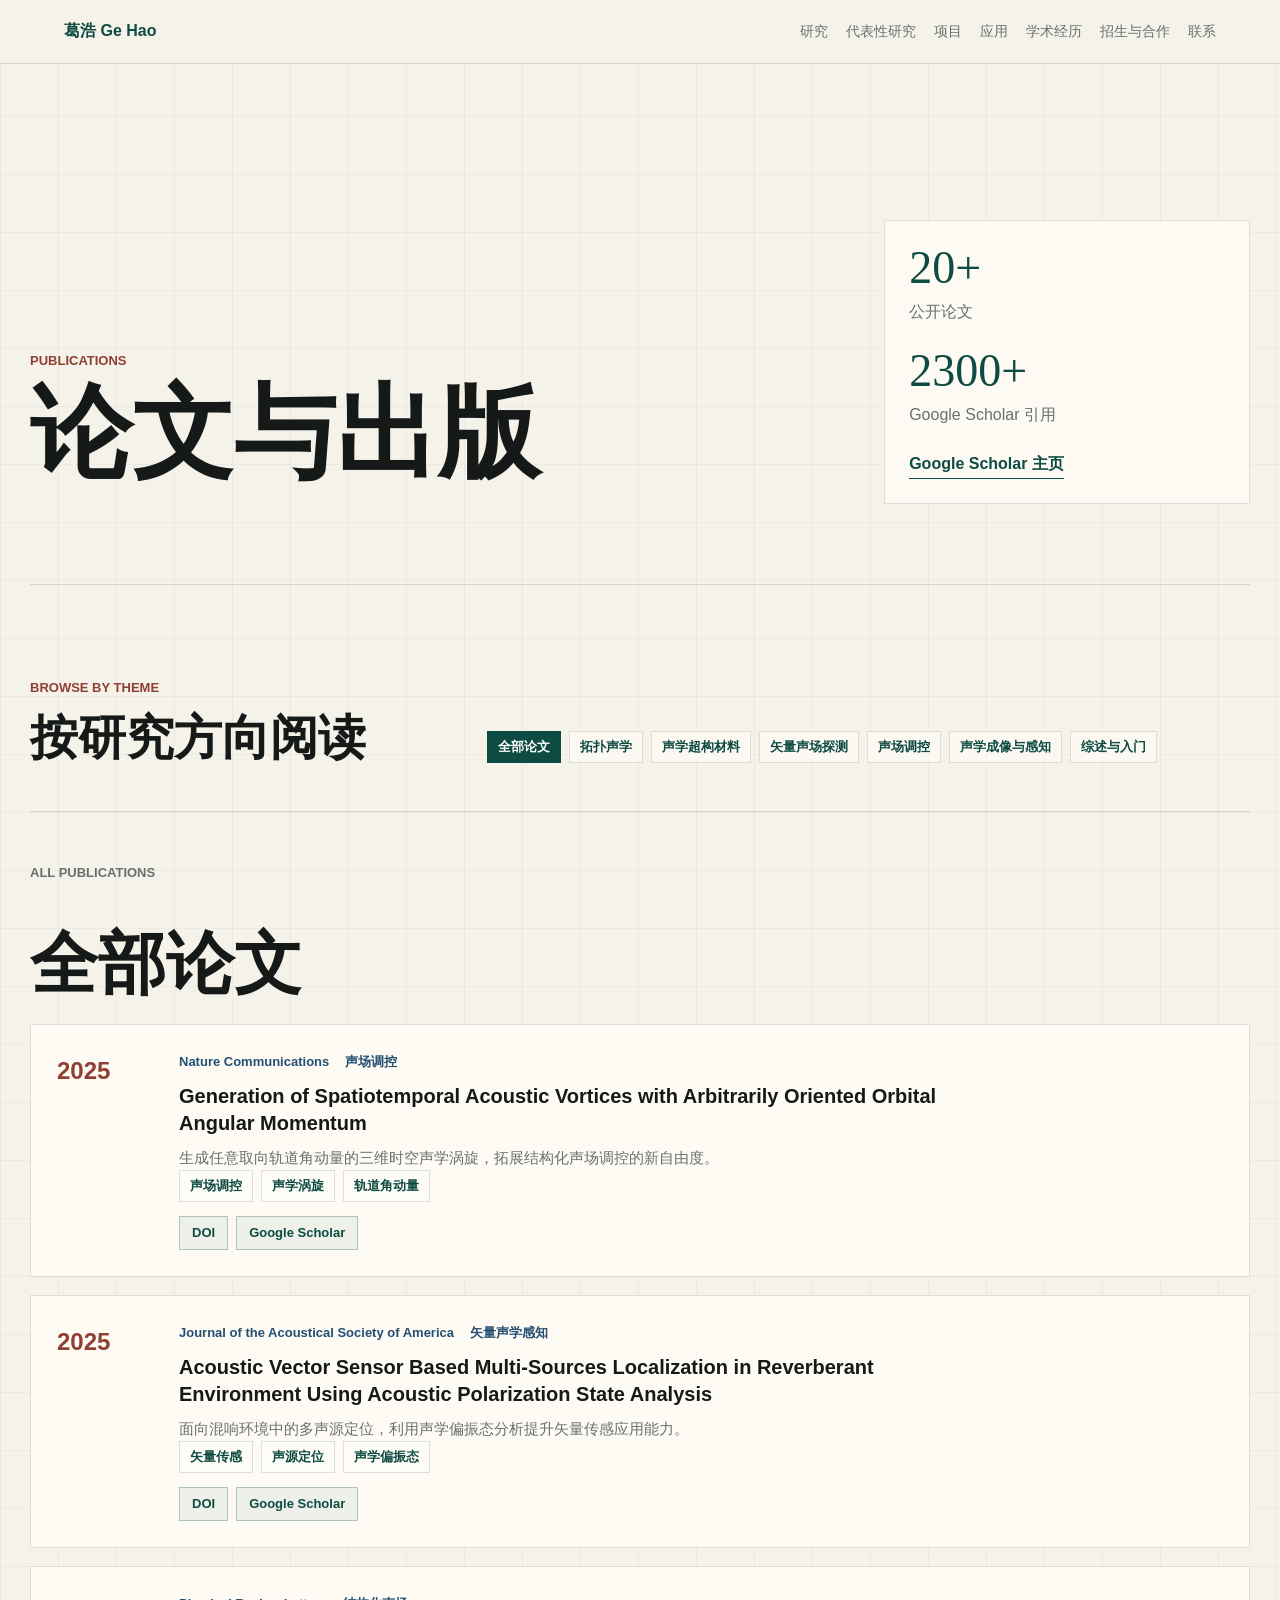
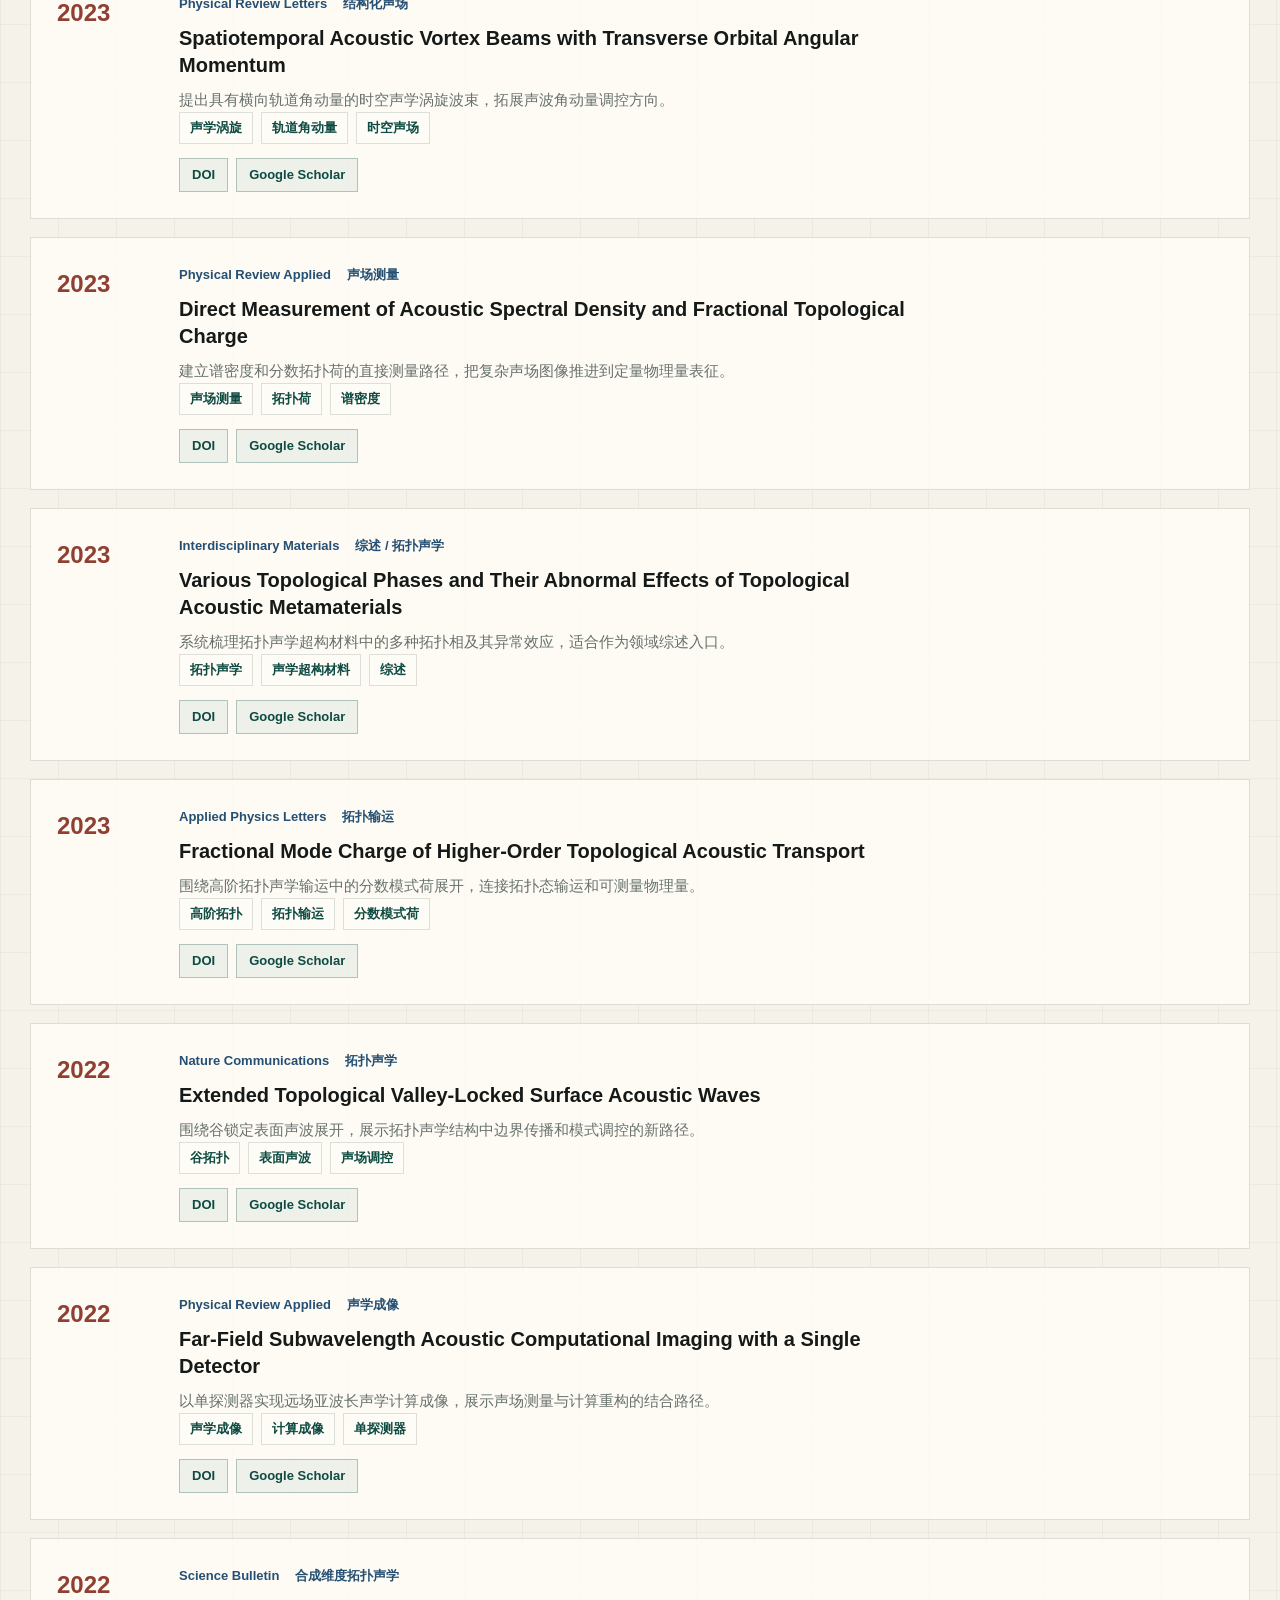
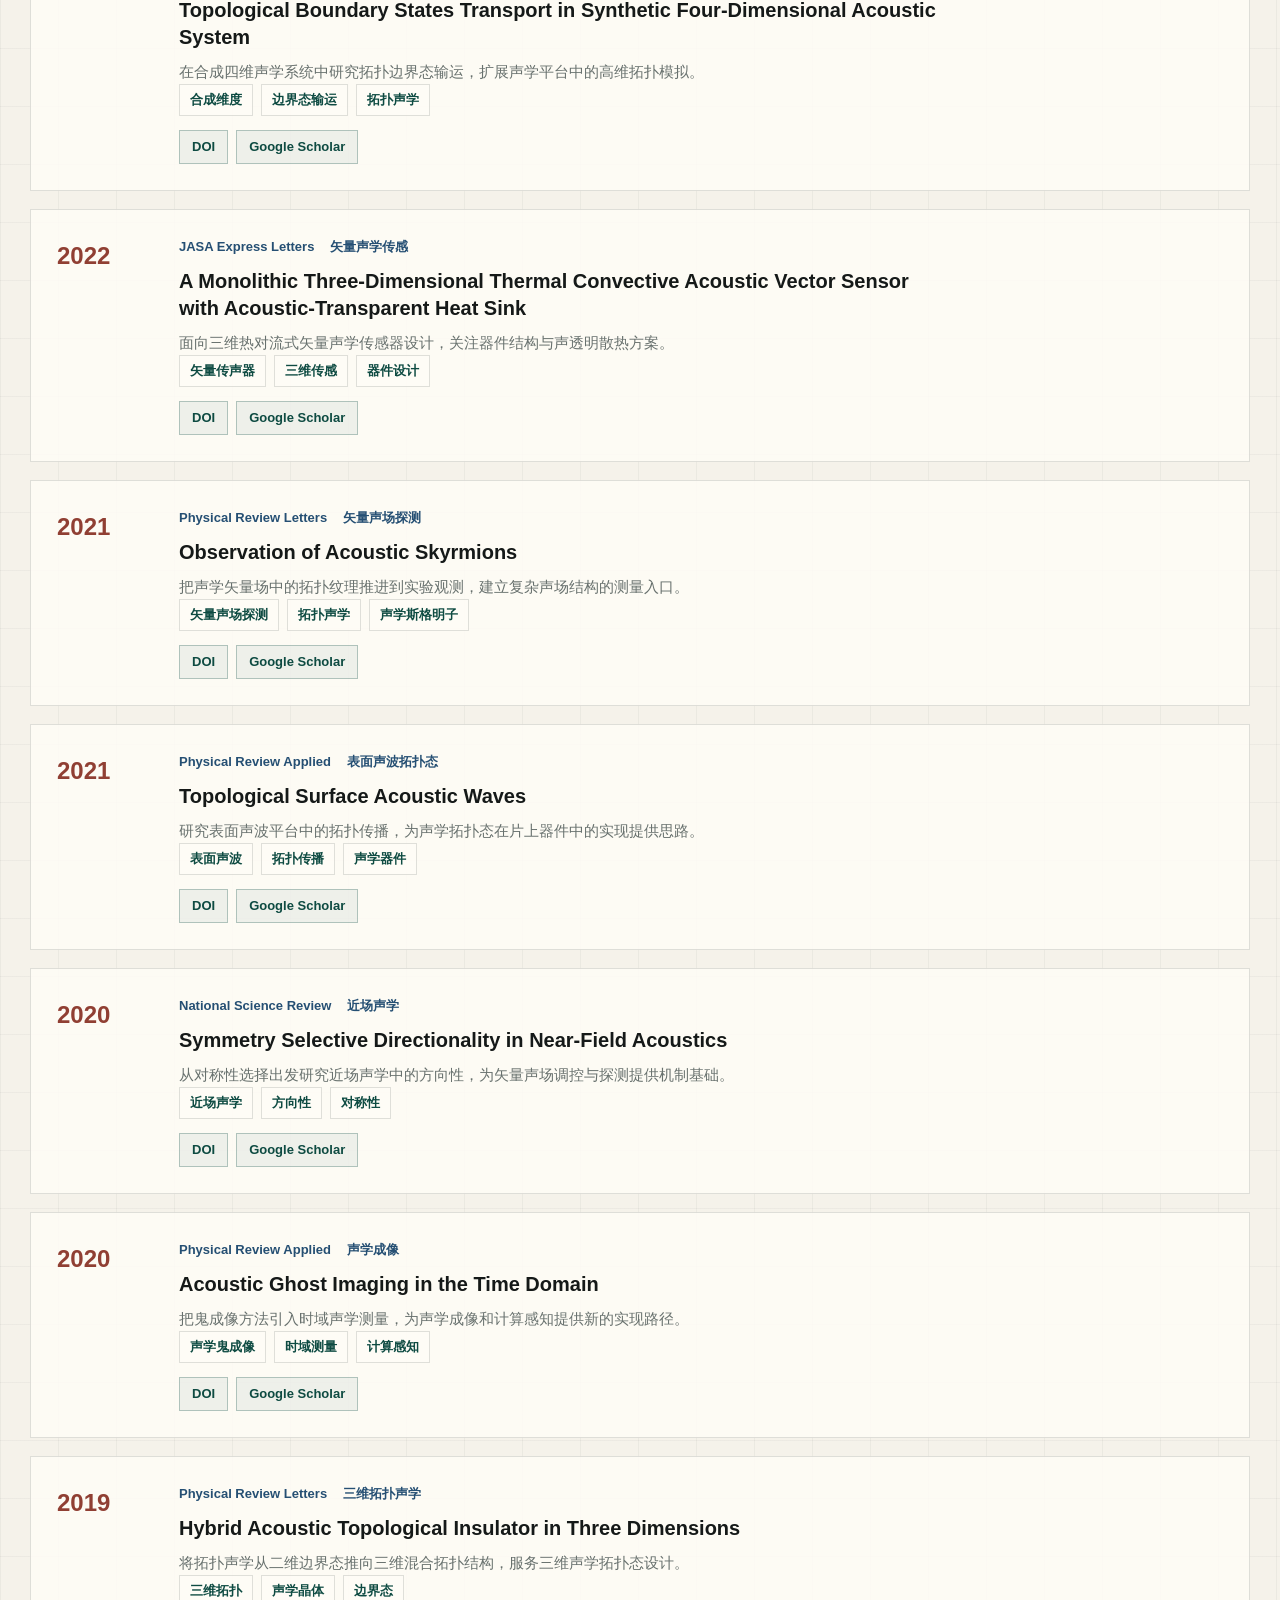
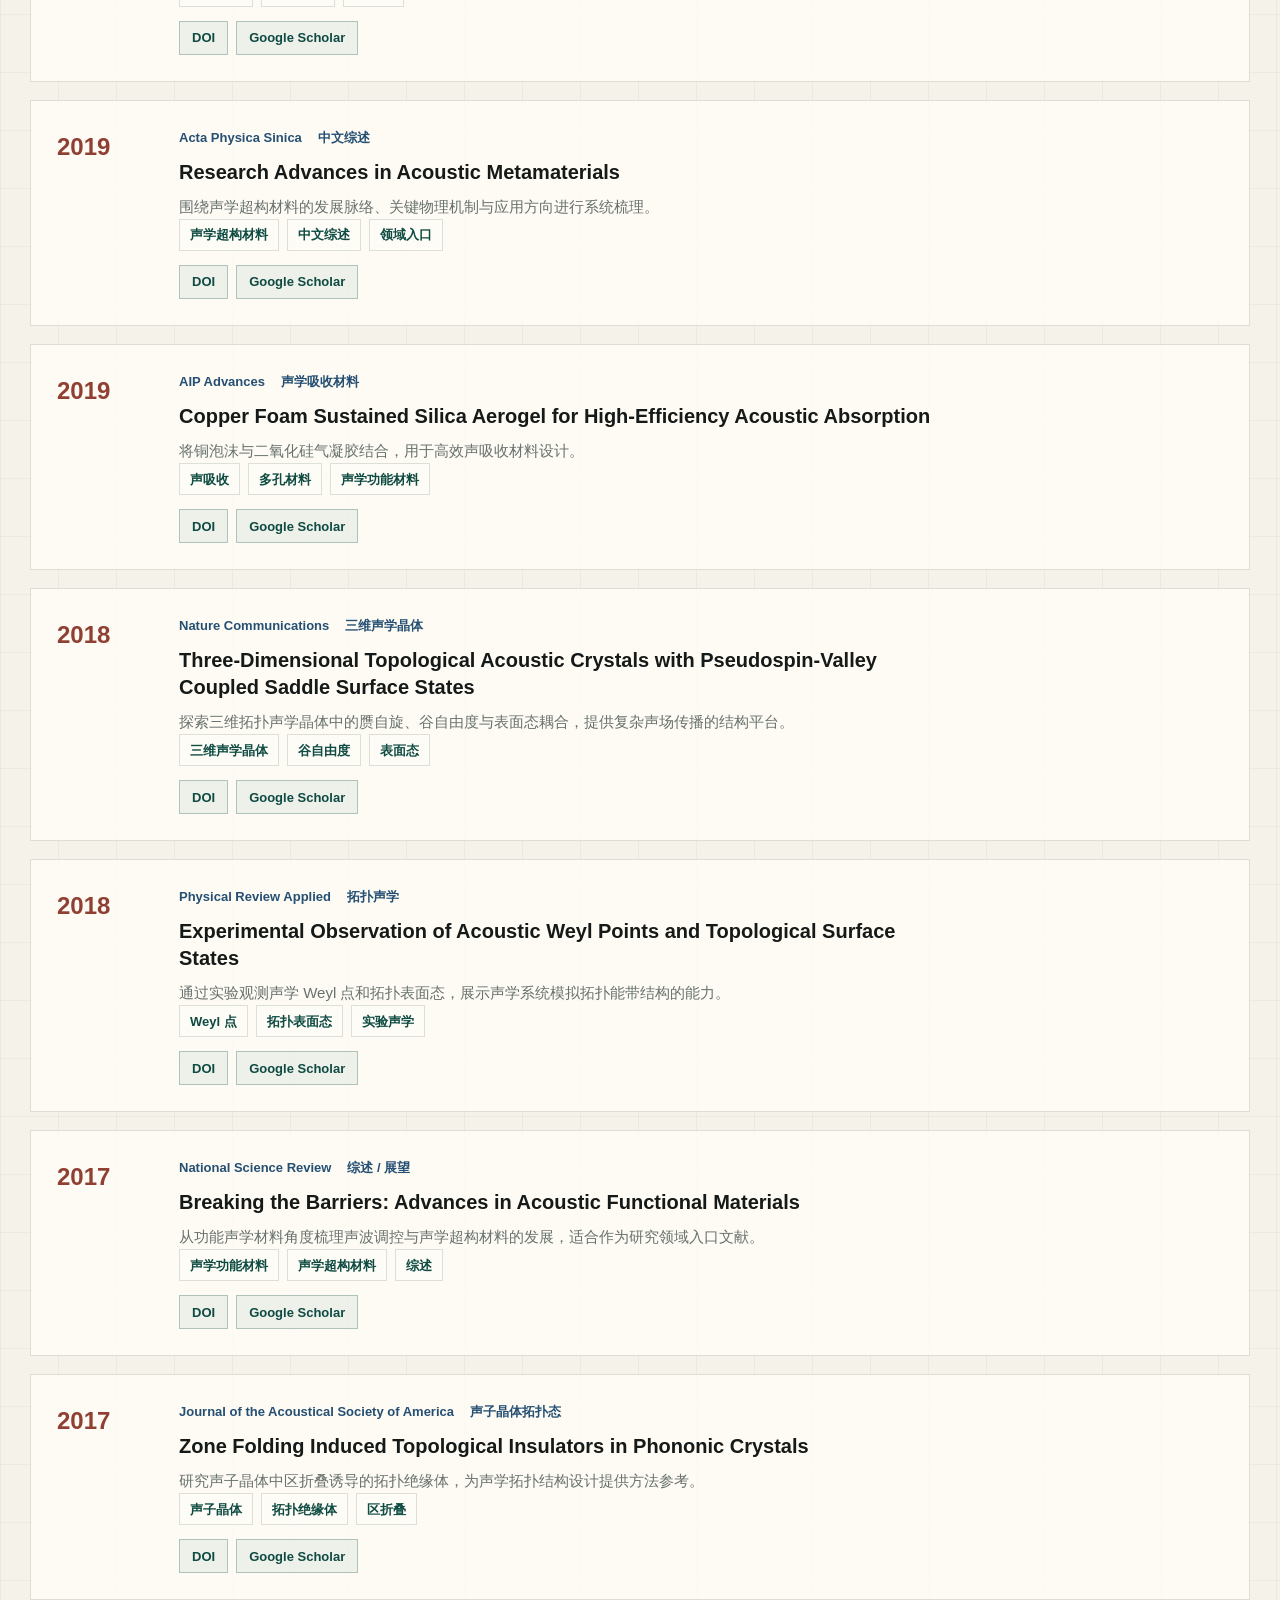
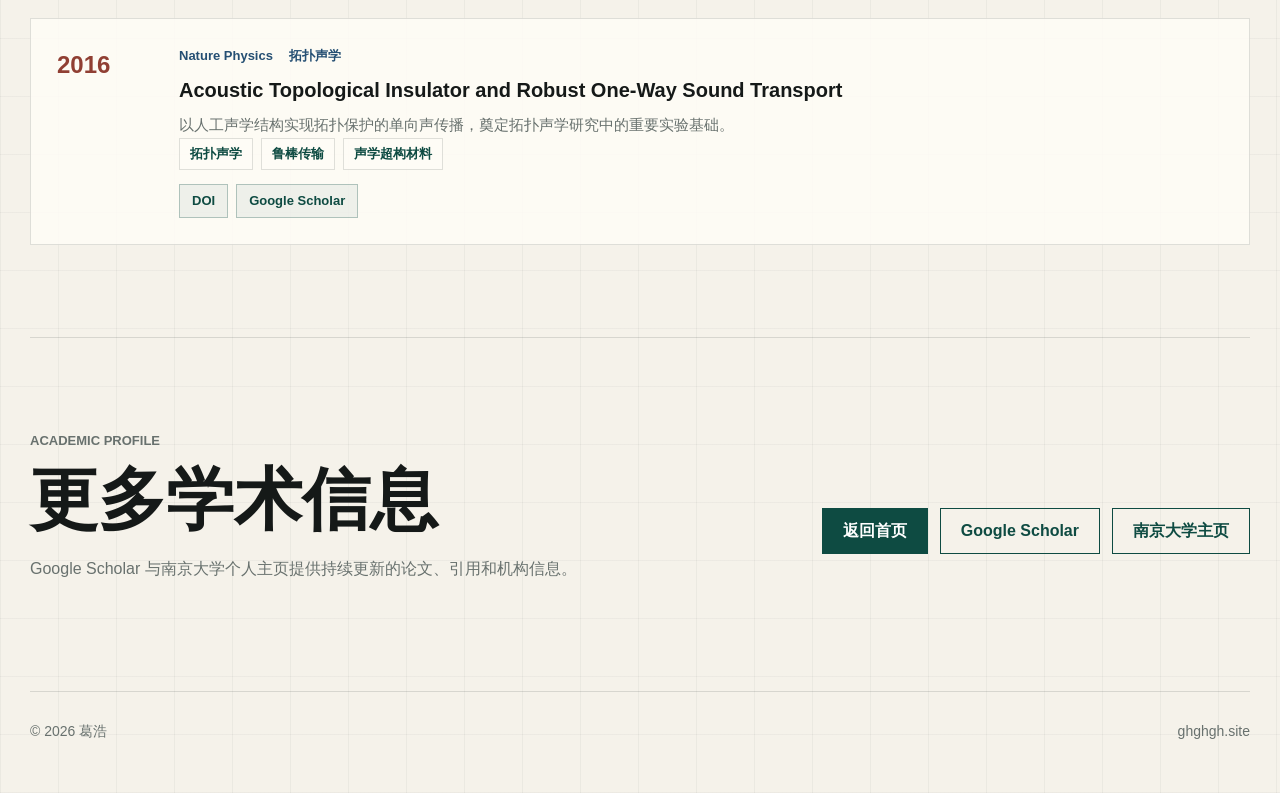
==== publications.html @ d8613bef "Build academic personal website" ====
<!doctype html>
<html lang="zh-CN">
  <head>
    <meta charset="utf-8">
    <meta name="viewport" content="width=device-width, initial-scale=1">
    <title>论文与出版 | 葛浩</title>
    <meta name="description" content="葛浩，南京大学功能材料与智能制造研究院助理教授（准聘）。论文与出版列表，包含声学超构材料、拓扑声学、声场调控与矢量声场探测相关研究。">
    <link rel="stylesheet" href="styles.css?v=20260523">
  </head>
  <body>
    <header class="site-header">
      <a class="brand" href="index.html">葛浩 Ge Hao</a>
      <nav class="nav" aria-label="主导航">
        <a href="index.html#research">研究</a>
        <a href="index.html#work">代表性研究</a>
        <a href="index.html#projects">项目</a>
        <a href="index.html#applications">应用</a>
        <a href="index.html#profile">学术经历</a>
        <a href="index.html#students">招生与合作</a>
        <a href="index.html#contact">联系</a>
      </nav>
    </header>

    <main>
      <section class="page-hero">
        <div>
          <p class="eyebrow">Publications</p>
          <h1>论文与出版</h1>
        </div>
        <aside class="publication-summary" aria-label="论文概览">
          <span>20+</span>
          <p>公开论文</p>
          <span>2300+</span>
          <p>Google Scholar 引用</p>
          <a href="https://scholar.google.com/citations?user=P4T3a08AAAAJ&hl=zh-CN" target="_blank" rel="noreferrer">Google Scholar 主页</a>
        </aside>
      </section>

      <section class="section publication-tools" aria-label="论文筛选">
        <div>
          <p class="eyebrow">Browse By Theme</p>
          <h2>按研究方向阅读</h2>
        </div>
        <div class="filter-row" aria-label="研究方向筛选">
          <button type="button" class="is-active" data-filter="all">全部论文</button>
          <button type="button" data-filter="topology">拓扑声学</button>
          <button type="button" data-filter="metamaterial">声学超构材料</button>
          <button type="button" data-filter="vector">矢量声场探测</button>
          <button type="button" data-filter="field">声场调控</button>
          <button type="button" data-filter="imaging">声学成像与感知</button>
          <button type="button" data-filter="review">综述与入门</button>
        </div>
      </section>

      <section class="section publication-section">
        <div class="section-head">
          <p class="eyebrow">All Publications</p>
          <h2>全部论文</h2>
        </div>

        <div class="publication-list compact-list" id="publicationList">
          <article id="spatiotemporal-vortices" class="publication-item" data-theme="field">
            <div class="publication-year">2025</div>
            <div class="publication-body">
              <div class="publication-meta">
                <span>Nature Communications</span>
                <span>声场调控</span>
              </div>
              <h3>Generation of Spatiotemporal Acoustic Vortices with Arbitrarily Oriented Orbital Angular Momentum</h3>
              <p class="paper-note">生成任意取向轨道角动量的三维时空声学涡旋，拓展结构化声场调控的新自由度。</p>
              <div class="tag-row">
                <span>声场调控</span>
                <span>声学涡旋</span>
                <span>轨道角动量</span>
              </div>
              <div class="paper-actions">
                <a href="https://doi.org/10.1038/s41467-025-58154-1" target="_blank" rel="noreferrer">DOI</a>
                <a href="https://scholar.google.com/scholar?q=Generation+of+Spatiotemporal+Acoustic+Vortices+with+Arbitrarily+Oriented+Orbital+Angular+Momentum" target="_blank" rel="noreferrer">Google Scholar</a>
              </div>
            </div>
          </article>

          <article class="publication-item" data-theme="vector imaging">
            <div class="publication-year">2025</div>
            <div class="publication-body">
              <div class="publication-meta">
                <span>Journal of the Acoustical Society of America</span>
                <span>矢量声学感知</span>
              </div>
              <h3>Acoustic Vector Sensor Based Multi-Sources Localization in Reverberant Environment Using Acoustic Polarization State Analysis</h3>
              <p class="paper-note">面向混响环境中的多声源定位，利用声学偏振态分析提升矢量传感应用能力。</p>
              <div class="tag-row">
                <span>矢量传感</span>
                <span>声源定位</span>
                <span>声学偏振态</span>
              </div>
              <div class="paper-actions">
                <a href="https://doi.org/10.1121/10.0035816" target="_blank" rel="noreferrer">DOI</a>
                <a href="https://scholar.google.com/scholar?q=Acoustic+vector+sensor+based+multi-sources+localization+in+reverberant+environment+using+acoustic+polarization+state+analysis" target="_blank" rel="noreferrer">Google Scholar</a>
              </div>
            </div>
          </article>

          <article class="publication-item" data-theme="field">
            <div class="publication-year">2023</div>
            <div class="publication-body">
              <div class="publication-meta">
                <span>Physical Review Letters</span>
                <span>结构化声场</span>
              </div>
              <h3>Spatiotemporal Acoustic Vortex Beams with Transverse Orbital Angular Momentum</h3>
              <p class="paper-note">提出具有横向轨道角动量的时空声学涡旋波束，拓展声波角动量调控方向。</p>
              <div class="tag-row">
                <span>声学涡旋</span>
                <span>轨道角动量</span>
                <span>时空声场</span>
              </div>
              <div class="paper-actions">
                <a href="https://doi.org/10.1103/PhysRevLett.131.014001" target="_blank" rel="noreferrer">DOI</a>
                <a href="https://scholar.google.com/scholar?q=Spatiotemporal+Acoustic+Vortex+Beams+with+Transverse+Orbital+Angular+Momentum" target="_blank" rel="noreferrer">Google Scholar</a>
              </div>
            </div>
          </article>

          <article id="spectral-density" class="publication-item" data-theme="vector topology field">
            <div class="publication-year">2023</div>
            <div class="publication-body">
              <div class="publication-meta">
                <span>Physical Review Applied</span>
                <span>声场测量</span>
              </div>
              <h3>Direct Measurement of Acoustic Spectral Density and Fractional Topological Charge</h3>
              <p class="paper-note">建立谱密度和分数拓扑荷的直接测量路径，把复杂声场图像推进到定量物理量表征。</p>
              <div class="tag-row">
                <span>声场测量</span>
                <span>拓扑荷</span>
                <span>谱密度</span>
              </div>
              <div class="paper-actions">
                <a href="https://doi.org/10.1103/PhysRevApplied.19.034073" target="_blank" rel="noreferrer">DOI</a>
                <a href="https://scholar.google.com/scholar?q=Direct+Measurement+of+Acoustic+Spectral+Density+and+Fractional+Topological+Charge" target="_blank" rel="noreferrer">Google Scholar</a>
              </div>
            </div>
          </article>

          <article class="publication-item" data-theme="topology metamaterial review">
            <div class="publication-year">2023</div>
            <div class="publication-body">
              <div class="publication-meta">
                <span>Interdisciplinary Materials</span>
                <span>综述 / 拓扑声学</span>
              </div>
              <h3>Various Topological Phases and Their Abnormal Effects of Topological Acoustic Metamaterials</h3>
              <p class="paper-note">系统梳理拓扑声学超构材料中的多种拓扑相及其异常效应，适合作为领域综述入口。</p>
              <div class="tag-row">
                <span>拓扑声学</span>
                <span>声学超构材料</span>
                <span>综述</span>
              </div>
              <div class="paper-actions">
                <a href="https://doi.org/10.1002/idm2.12071" target="_blank" rel="noreferrer">DOI</a>
                <a href="https://scholar.google.com/scholar?q=Various+topological+phases+and+their+abnormal+effects+of+topological+acoustic+metamaterials" target="_blank" rel="noreferrer">Google Scholar</a>
              </div>
            </div>
          </article>

          <article class="publication-item" data-theme="topology field">
            <div class="publication-year">2023</div>
            <div class="publication-body">
              <div class="publication-meta">
                <span>Applied Physics Letters</span>
                <span>拓扑输运</span>
              </div>
              <h3>Fractional Mode Charge of Higher-Order Topological Acoustic Transport</h3>
              <p class="paper-note">围绕高阶拓扑声学输运中的分数模式荷展开，连接拓扑态输运和可测量物理量。</p>
              <div class="tag-row">
                <span>高阶拓扑</span>
                <span>拓扑输运</span>
                <span>分数模式荷</span>
              </div>
              <div class="paper-actions">
                <a href="https://doi.org/10.1063/5.0144939" target="_blank" rel="noreferrer">DOI</a>
                <a href="https://scholar.google.com/scholar?q=Fractional+mode+charge+of+higher-order+topological+acoustic+transport" target="_blank" rel="noreferrer">Google Scholar</a>
              </div>
            </div>
          </article>

          <article id="valley-locked" class="publication-item" data-theme="topology field metamaterial">
            <div class="publication-year">2022</div>
            <div class="publication-body">
              <div class="publication-meta">
                <span>Nature Communications</span>
                <span>拓扑声学</span>
              </div>
              <h3>Extended Topological Valley-Locked Surface Acoustic Waves</h3>
              <p class="paper-note">围绕谷锁定表面声波展开，展示拓扑声学结构中边界传播和模式调控的新路径。</p>
              <div class="tag-row">
                <span>谷拓扑</span>
                <span>表面声波</span>
                <span>声场调控</span>
              </div>
              <div class="paper-actions">
                <a href="https://doi.org/10.1038/s41467-022-29019-8" target="_blank" rel="noreferrer">DOI</a>
                <a href="https://scholar.google.com/scholar?q=Extended+Topological+Valley-Locked+Surface+Acoustic+Waves" target="_blank" rel="noreferrer">Google Scholar</a>
              </div>
            </div>
          </article>

          <article class="publication-item" data-theme="imaging field">
            <div class="publication-year">2022</div>
            <div class="publication-body">
              <div class="publication-meta">
                <span>Physical Review Applied</span>
                <span>声学成像</span>
              </div>
              <h3>Far-Field Subwavelength Acoustic Computational Imaging with a Single Detector</h3>
              <p class="paper-note">以单探测器实现远场亚波长声学计算成像，展示声场测量与计算重构的结合路径。</p>
              <div class="tag-row">
                <span>声学成像</span>
                <span>计算成像</span>
                <span>单探测器</span>
              </div>
              <div class="paper-actions">
                <a href="https://doi.org/10.1103/PhysRevApplied.18.014046" target="_blank" rel="noreferrer">DOI</a>
                <a href="https://scholar.google.com/scholar?q=Far-Field+Subwavelength+Acoustic+Computational+Imaging+with+a+Single+Detector" target="_blank" rel="noreferrer">Google Scholar</a>
              </div>
            </div>
          </article>

          <article class="publication-item" data-theme="topology field">
            <div class="publication-year">2022</div>
            <div class="publication-body">
              <div class="publication-meta">
                <span>Science Bulletin</span>
                <span>合成维度拓扑声学</span>
              </div>
              <h3>Topological Boundary States Transport in Synthetic Four-Dimensional Acoustic System</h3>
              <p class="paper-note">在合成四维声学系统中研究拓扑边界态输运，扩展声学平台中的高维拓扑模拟。</p>
              <div class="tag-row">
                <span>合成维度</span>
                <span>边界态输运</span>
                <span>拓扑声学</span>
              </div>
              <div class="paper-actions">
                <a href="https://doi.org/10.1016/j.scib.2022.09.002" target="_blank" rel="noreferrer">DOI</a>
                <a href="https://scholar.google.com/scholar?q=Topological+boundary+states+transport+in+synthetic+four-dimensional+acoustic+system" target="_blank" rel="noreferrer">Google Scholar</a>
              </div>
            </div>
          </article>

          <article class="publication-item" data-theme="vector imaging">
            <div class="publication-year">2022</div>
            <div class="publication-body">
              <div class="publication-meta">
                <span>JASA Express Letters</span>
                <span>矢量声学传感</span>
              </div>
              <h3>A Monolithic Three-Dimensional Thermal Convective Acoustic Vector Sensor with Acoustic-Transparent Heat Sink</h3>
              <p class="paper-note">面向三维热对流式矢量声学传感器设计，关注器件结构与声透明散热方案。</p>
              <div class="tag-row">
                <span>矢量传声器</span>
                <span>三维传感</span>
                <span>器件设计</span>
              </div>
              <div class="paper-actions">
                <a href="https://doi.org/10.1121/10.0010275" target="_blank" rel="noreferrer">DOI</a>
                <a href="https://scholar.google.com/scholar?q=A+monolithic+three-dimensional+thermal+convective+acoustic+vector+sensor+with+acoustic-transparent+heat+sink" target="_blank" rel="noreferrer">Google Scholar</a>
              </div>
            </div>
          </article>

          <article id="skyrmions" class="publication-item" data-theme="vector topology field">
            <div class="publication-year">2021</div>
            <div class="publication-body">
              <div class="publication-meta">
                <span>Physical Review Letters</span>
                <span>矢量声场探测</span>
              </div>
              <h3>Observation of Acoustic Skyrmions</h3>
              <p class="paper-note">把声学矢量场中的拓扑纹理推进到实验观测，建立复杂声场结构的测量入口。</p>
              <div class="tag-row">
                <span>矢量声场探测</span>
                <span>拓扑声学</span>
                <span>声学斯格明子</span>
              </div>
              <div class="paper-actions">
                <a href="https://doi.org/10.1103/PhysRevLett.127.144502" target="_blank" rel="noreferrer">DOI</a>
                <a href="https://scholar.google.com/scholar?q=Observation+of+Acoustic+Skyrmions" target="_blank" rel="noreferrer">Google Scholar</a>
              </div>
            </div>
          </article>

          <article class="publication-item" data-theme="topology metamaterial">
            <div class="publication-year">2021</div>
            <div class="publication-body">
              <div class="publication-meta">
                <span>Physical Review Applied</span>
                <span>表面声波拓扑态</span>
              </div>
              <h3>Topological Surface Acoustic Waves</h3>
              <p class="paper-note">研究表面声波平台中的拓扑传播，为声学拓扑态在片上器件中的实现提供思路。</p>
              <div class="tag-row">
                <span>表面声波</span>
                <span>拓扑传播</span>
                <span>声学器件</span>
              </div>
              <div class="paper-actions">
                <a href="https://doi.org/10.1103/PhysRevApplied.16.044008" target="_blank" rel="noreferrer">DOI</a>
                <a href="https://scholar.google.com/scholar?q=Topological+Surface+Acoustic+Waves" target="_blank" rel="noreferrer">Google Scholar</a>
              </div>
            </div>
          </article>

          <article class="publication-item" data-theme="vector field">
            <div class="publication-year">2020</div>
            <div class="publication-body">
              <div class="publication-meta">
                <span>National Science Review</span>
                <span>近场声学</span>
              </div>
              <h3>Symmetry Selective Directionality in Near-Field Acoustics</h3>
              <p class="paper-note">从对称性选择出发研究近场声学中的方向性，为矢量声场调控与探测提供机制基础。</p>
              <div class="tag-row">
                <span>近场声学</span>
                <span>方向性</span>
                <span>对称性</span>
              </div>
              <div class="paper-actions">
                <a href="https://doi.org/10.1093/nsr/nwaa040" target="_blank" rel="noreferrer">DOI</a>
                <a href="https://scholar.google.com/scholar?q=Symmetry+selective+directionality+in+near-field+acoustics" target="_blank" rel="noreferrer">Google Scholar</a>
              </div>
            </div>
          </article>

          <article class="publication-item" data-theme="imaging field">
            <div class="publication-year">2020</div>
            <div class="publication-body">
              <div class="publication-meta">
                <span>Physical Review Applied</span>
                <span>声学成像</span>
              </div>
              <h3>Acoustic Ghost Imaging in the Time Domain</h3>
              <p class="paper-note">把鬼成像方法引入时域声学测量，为声学成像和计算感知提供新的实现路径。</p>
              <div class="tag-row">
                <span>声学鬼成像</span>
                <span>时域测量</span>
                <span>计算感知</span>
              </div>
              <div class="paper-actions">
                <a href="https://doi.org/10.1103/PhysRevApplied.13.064044" target="_blank" rel="noreferrer">DOI</a>
                <a href="https://scholar.google.com/scholar?q=Acoustic+Ghost+Imaging+in+the+Time+Domain" target="_blank" rel="noreferrer">Google Scholar</a>
              </div>
            </div>
          </article>

          <article class="publication-item" data-theme="topology metamaterial">
            <div class="publication-year">2019</div>
            <div class="publication-body">
              <div class="publication-meta">
                <span>Physical Review Letters</span>
                <span>三维拓扑声学</span>
              </div>
              <h3>Hybrid Acoustic Topological Insulator in Three Dimensions</h3>
              <p class="paper-note">将拓扑声学从二维边界态推向三维混合拓扑结构，服务三维声学拓扑态设计。</p>
              <div class="tag-row">
                <span>三维拓扑</span>
                <span>声学晶体</span>
                <span>边界态</span>
              </div>
              <div class="paper-actions">
                <a href="https://doi.org/10.1103/PhysRevLett.123.195503" target="_blank" rel="noreferrer">DOI</a>
                <a href="https://scholar.google.com/scholar?q=Hybrid+Acoustic+Topological+Insulator+in+Three+Dimensions" target="_blank" rel="noreferrer">Google Scholar</a>
              </div>
            </div>
          </article>

          <article class="publication-item" data-theme="review metamaterial field">
            <div class="publication-year">2019</div>
            <div class="publication-body">
              <div class="publication-meta">
                <span>Acta Physica Sinica</span>
                <span>中文综述</span>
              </div>
              <h3>Research Advances in Acoustic Metamaterials</h3>
              <p class="paper-note">围绕声学超构材料的发展脉络、关键物理机制与应用方向进行系统梳理。</p>
              <div class="tag-row">
                <span>声学超构材料</span>
                <span>中文综述</span>
                <span>领域入口</span>
              </div>
              <div class="paper-actions">
                <a href="https://doi.org/10.7498/aps.68.20190850" target="_blank" rel="noreferrer">DOI</a>
                <a href="https://scholar.google.com/scholar?q=Research+advances+in+acoustic+metamaterials+Hao+Ge" target="_blank" rel="noreferrer">Google Scholar</a>
              </div>
            </div>
          </article>

          <article class="publication-item" data-theme="metamaterial imaging">
            <div class="publication-year">2019</div>
            <div class="publication-body">
              <div class="publication-meta">
                <span>AIP Advances</span>
                <span>声学吸收材料</span>
              </div>
              <h3>Copper Foam Sustained Silica Aerogel for High-Efficiency Acoustic Absorption</h3>
              <p class="paper-note">将铜泡沫与二氧化硅气凝胶结合，用于高效声吸收材料设计。</p>
              <div class="tag-row">
                <span>声吸收</span>
                <span>多孔材料</span>
                <span>声学功能材料</span>
              </div>
              <div class="paper-actions">
                <a href="https://doi.org/10.1063/1.5083225" target="_blank" rel="noreferrer">DOI</a>
                <a href="https://scholar.google.com/scholar?q=Copper+foam+sustained+silica+aerogel+for+high-efficiency+acoustic+absorption" target="_blank" rel="noreferrer">Google Scholar</a>
              </div>
            </div>
          </article>

          <article class="publication-item" data-theme="topology metamaterial">
            <div class="publication-year">2018</div>
            <div class="publication-body">
              <div class="publication-meta">
                <span>Nature Communications</span>
                <span>三维声学晶体</span>
              </div>
              <h3>Three-Dimensional Topological Acoustic Crystals with Pseudospin-Valley Coupled Saddle Surface States</h3>
              <p class="paper-note">探索三维拓扑声学晶体中的赝自旋、谷自由度与表面态耦合，提供复杂声场传播的结构平台。</p>
              <div class="tag-row">
                <span>三维声学晶体</span>
                <span>谷自由度</span>
                <span>表面态</span>
              </div>
              <div class="paper-actions">
                <a href="https://doi.org/10.1038/s41467-018-07030-2" target="_blank" rel="noreferrer">DOI</a>
                <a href="https://scholar.google.com/scholar?q=Three-Dimensional+Topological+Acoustic+Crystals+with+Pseudospin-Valley+Coupled+Saddle+Surface+States" target="_blank" rel="noreferrer">Google Scholar</a>
              </div>
            </div>
          </article>

          <article class="publication-item" data-theme="topology metamaterial">
            <div class="publication-year">2018</div>
            <div class="publication-body">
              <div class="publication-meta">
                <span>Physical Review Applied</span>
                <span>拓扑声学</span>
              </div>
              <h3>Experimental Observation of Acoustic Weyl Points and Topological Surface States</h3>
              <p class="paper-note">通过实验观测声学 Weyl 点和拓扑表面态，展示声学系统模拟拓扑能带结构的能力。</p>
              <div class="tag-row">
                <span>Weyl 点</span>
                <span>拓扑表面态</span>
                <span>实验声学</span>
              </div>
              <div class="paper-actions">
                <a href="https://doi.org/10.1103/PhysRevApplied.10.014017" target="_blank" rel="noreferrer">DOI</a>
                <a href="https://scholar.google.com/scholar?q=Experimental+Observation+of+Acoustic+Weyl+Points+and+Topological+Surface+States" target="_blank" rel="noreferrer">Google Scholar</a>
              </div>
            </div>
          </article>

          <article class="publication-item" data-theme="review metamaterial field">
            <div class="publication-year">2017</div>
            <div class="publication-body">
              <div class="publication-meta">
                <span>National Science Review</span>
                <span>综述 / 展望</span>
              </div>
              <h3>Breaking the Barriers: Advances in Acoustic Functional Materials</h3>
              <p class="paper-note">从功能声学材料角度梳理声波调控与声学超构材料的发展，适合作为研究领域入口文献。</p>
              <div class="tag-row">
                <span>声学功能材料</span>
                <span>声学超构材料</span>
                <span>综述</span>
              </div>
              <div class="paper-actions">
                <a href="https://doi.org/10.1093/nsr/nwx154" target="_blank" rel="noreferrer">DOI</a>
                <a href="https://scholar.google.com/scholar?q=Breaking+the+Barriers+Advances+in+Acoustic+Functional+Materials" target="_blank" rel="noreferrer">Google Scholar</a>
              </div>
            </div>
          </article>

          <article class="publication-item" data-theme="topology metamaterial">
            <div class="publication-year">2017</div>
            <div class="publication-body">
              <div class="publication-meta">
                <span>Journal of the Acoustical Society of America</span>
                <span>声子晶体拓扑态</span>
              </div>
              <h3>Zone Folding Induced Topological Insulators in Phononic Crystals</h3>
              <p class="paper-note">研究声子晶体中区折叠诱导的拓扑绝缘体，为声学拓扑结构设计提供方法参考。</p>
              <div class="tag-row">
                <span>声子晶体</span>
                <span>拓扑绝缘体</span>
                <span>区折叠</span>
              </div>
              <div class="paper-actions">
                <a href="https://doi.org/10.1121/1.5014417" target="_blank" rel="noreferrer">DOI</a>
                <a href="https://scholar.google.com/scholar?q=Zone+folding+induced+topological+insulators+in+phononic+crystals+Hao+Ge" target="_blank" rel="noreferrer">Google Scholar</a>
              </div>
            </div>
          </article>

          <article id="topological-insulator" class="publication-item" data-theme="topology metamaterial">
            <div class="publication-year">2016</div>
            <div class="publication-body">
              <div class="publication-meta">
                <span>Nature Physics</span>
                <span>拓扑声学</span>
              </div>
              <h3>Acoustic Topological Insulator and Robust One-Way Sound Transport</h3>
              <p class="paper-note">以人工声学结构实现拓扑保护的单向声传播，奠定拓扑声学研究中的重要实验基础。</p>
              <div class="tag-row">
                <span>拓扑声学</span>
                <span>鲁棒传输</span>
                <span>声学超构材料</span>
              </div>
              <div class="paper-actions">
                <a href="https://doi.org/10.1038/nphys3867" target="_blank" rel="noreferrer">DOI</a>
                <a href="https://scholar.google.com/scholar?q=Acoustic+Topological+Insulator+and+Robust+One-Way+Sound+Transport" target="_blank" rel="noreferrer">Google Scholar</a>
              </div>
            </div>
          </article>
        </div>
      </section>

      <section class="section next-step-panel">
        <div>
          <p class="eyebrow">Academic Profile</p>
          <h2>更多学术信息</h2>
          <p>Google Scholar 与南京大学个人主页提供持续更新的论文、引用和机构信息。</p>
        </div>
        <div class="actions">
          <a class="button" href="index.html">返回首页</a>
          <a class="button secondary" href="https://scholar.google.com/citations?user=P4T3a08AAAAJ&hl=zh-CN" target="_blank" rel="noreferrer">Google Scholar</a>
          <a class="button secondary" href="https://msie.nju.edu.cn//szdw/qb/20250611/i322575.html" target="_blank" rel="noreferrer">南京大学主页</a>
        </div>
      </section>
    </main>

    <footer class="footer">
      <span>© 2026 葛浩</span>
      <span>ghghgh.site</span>
    </footer>

    <script>
      const filterButtons = document.querySelectorAll("[data-filter]");
      const publicationItems = document.querySelectorAll(".publication-item[data-theme]");

      filterButtons.forEach((button) => {
        button.addEventListener("click", () => {
          const filter = button.dataset.filter;
          filterButtons.forEach((item) => item.classList.toggle("is-active", item === button));
          publicationItems.forEach((item) => {
            const visible = filter === "all" || item.dataset.theme.split(" ").includes(filter);
            item.classList.toggle("is-hidden", !visible);
          });
        });
      });
    </script>
  </body>
</html>
---- styles.css ----
:root {
  --bg: #f5f2ea;
  --paper: #fffdf7;
  --ink: #151918;
  --muted: #68716e;
  --line: rgba(21, 25, 24, 0.13);
  --green: #0e4b42;
  --blue: #254f73;
  --red: #903f33;
  --gold: #c59b38;
}

* {
  box-sizing: border-box;
}

html {
  scroll-behavior: smooth;
}

body {
  margin: 0;
  background:
    linear-gradient(90deg, rgba(21, 25, 24, 0.045) 1px, transparent 1px),
    linear-gradient(rgba(21, 25, 24, 0.035) 1px, transparent 1px),
    var(--bg);
  background-size: 58px 58px;
  color: var(--ink);
  font-family: -apple-system, BlinkMacSystemFont, "Segoe UI", "PingFang SC", "Microsoft YaHei", sans-serif;
  line-height: 1.68;
}

a {
  color: inherit;
  text-decoration: none;
}

.site-header {
  position: sticky;
  top: 0;
  z-index: 20;
  display: flex;
  justify-content: space-between;
  align-items: center;
  gap: 24px;
  padding: 18px clamp(20px, 5vw, 72px);
  background: rgba(245, 242, 234, 0.9);
  border-bottom: 1px solid var(--line);
  backdrop-filter: blur(18px);
}

.brand {
  font-weight: 900;
  color: var(--green);
}

.nav {
  display: flex;
  flex-wrap: wrap;
  gap: 8px 18px;
  color: var(--muted);
  font-size: 14px;
}

.nav a:hover {
  color: var(--green);
}

main,
.footer {
  width: min(1220px, calc(100% - 40px));
  margin: 0 auto;
}

.hero {
  min-height: calc(100vh - 72px);
  display: grid;
  grid-template-columns: minmax(0, 1fr) minmax(260px, 340px);
  gap: clamp(32px, 6vw, 84px);
  align-items: center;
  padding: clamp(54px, 9vw, 104px) 0 clamp(38px, 7vw, 72px);
}

.hero-copy {
  max-width: 780px;
}

.eyebrow {
  margin: 0 0 14px;
  color: var(--red);
  font-size: 13px;
  font-weight: 900;
  letter-spacing: 0;
  text-transform: uppercase;
}

h1,
h2,
h3,
p {
  margin-top: 0;
}

h1 {
  margin-bottom: 22px;
  font-family: Georgia, "Times New Roman", serif;
  font-size: clamp(56px, 10vw, 124px);
  line-height: 0.94;
  font-weight: 600;
}

h2 {
  margin-bottom: 20px;
  font-family: Georgia, "Times New Roman", serif;
  font-size: clamp(34px, 5.5vw, 68px);
  line-height: 1.04;
  font-weight: 600;
}

h3 {
  margin-bottom: 8px;
  font-size: 20px;
  line-height: 1.35;
}

.role {
  margin-bottom: 24px;
  color: var(--blue);
  font-size: clamp(19px, 2.2vw, 27px);
  font-weight: 800;
}

.lead,
.section-head p,
.map-node p,
.paper-list p,
.application-grid p,
.project-grid p,
.students-section p,
.contact-section p,
.application-note {
  color: var(--muted);
}

.lead {
  max-width: 720px;
  font-size: 19px;
}

.actions {
  display: flex;
  flex-wrap: wrap;
  gap: 12px;
  margin-top: 34px;
}

.button {
  display: inline-flex;
  align-items: center;
  justify-content: center;
  min-height: 46px;
  padding: 0 20px;
  border: 1px solid var(--green);
  background: var(--green);
  color: #fff;
  font-weight: 900;
}

.button.secondary {
  background: transparent;
  color: var(--green);
}

.portrait-card {
  align-self: center;
  border: 1px solid var(--line);
  background: rgba(255, 253, 247, 0.78);
  padding: 16px;
}

.portrait-card img {
  display: block;
  width: 100%;
  aspect-ratio: 4 / 5;
  object-fit: cover;
  object-position: center top;
  border: 1px solid rgba(21, 25, 24, 0.12);
}

.keyword-panel {
  padding-top: 16px;
}

.keyword-panel strong {
  display: block;
  margin-bottom: 10px;
  font-size: 16px;
}

.keyword-panel span {
  display: block;
  padding: 10px 0;
  border-top: 1px solid var(--line);
  color: var(--green);
  font-size: 14px;
  font-weight: 800;
}

.section {
  padding: clamp(48px, 8vw, 92px) 0;
  border-top: 1px solid var(--line);
}

.section-head {
  display: grid;
  grid-template-columns: minmax(0, 0.65fr) minmax(280px, 0.35fr);
  gap: clamp(24px, 5vw, 72px);
  align-items: end;
  margin-bottom: 34px;
}

.section-head .eyebrow {
  grid-column: 1 / -1;
  margin-bottom: -18px;
}

.section-head h2 {
  margin-bottom: 0;
}

.section-head p {
  margin-bottom: 0;
}

.section-head.compact {
  display: block;
}

.section-head.compact p:last-child {
  max-width: 520px;
}

.research-map {
  position: relative;
  min-height: 600px;
  border: 1px solid var(--line);
  background:
    linear-gradient(90deg, rgba(14, 75, 66, 0.09) 1px, transparent 1px),
    linear-gradient(rgba(14, 75, 66, 0.09) 1px, transparent 1px),
    rgba(255, 253, 247, 0.8);
  background-size: 44px 44px;
  overflow: hidden;
}

.research-map svg {
  position: absolute;
  inset: 0;
  width: 100%;
  height: 100%;
}

.research-map path {
  fill: none;
  stroke: rgba(14, 75, 66, 0.34);
  stroke-width: 2;
  stroke-dasharray: 8 10;
  animation: dash 11s linear infinite;
}

.map-node {
  position: absolute;
  width: 250px;
  padding: 22px;
  border: 1px solid rgba(21, 25, 24, 0.14);
  background: rgba(255, 253, 247, 0.94);
  box-shadow: 0 24px 60px rgba(21, 25, 24, 0.1);
  transition: transform 240ms ease, box-shadow 240ms ease;
}

.map-node:hover {
  transform: translateY(-6px);
  box-shadow: 0 32px 76px rgba(21, 25, 24, 0.15);
}

.map-node span {
  display: inline-flex;
  margin-bottom: 20px;
  color: var(--red);
  font-size: 12px;
  font-weight: 900;
}

.map-node p {
  margin-bottom: 0;
}

.node-a { left: 8%; top: 12%; }
.node-b { right: 8%; top: 18%; }
.node-c { left: 24%; bottom: 12%; }
.node-d { right: 17%; bottom: 10%; }

.motion-lab {
  display: grid;
  grid-template-columns: repeat(4, minmax(0, 1fr));
  gap: 14px;
  margin-top: 18px;
}

.motion-card {
  display: grid;
  grid-template-rows: 190px auto;
  min-height: 390px;
  border: 1px solid var(--line);
  background: rgba(255, 253, 247, 0.84);
  overflow: hidden;
}

.motion-stage {
  position: relative;
  overflow: hidden;
  border-bottom: 1px solid var(--line);
  background:
    linear-gradient(90deg, rgba(21, 25, 24, 0.055) 1px, transparent 1px),
    linear-gradient(rgba(21, 25, 24, 0.045) 1px, transparent 1px),
    #f3efe3;
  background-size: 28px 28px;
}

.motion-card > div:last-child {
  padding: 20px;
}

.motion-label {
  display: block;
  margin-bottom: 18px;
  color: var(--red);
  font-size: 12px;
  font-weight: 900;
  text-transform: uppercase;
}

.motion-card h3 {
  font-size: 18px;
}

.motion-card p {
  margin-bottom: 0;
  color: var(--muted);
  font-size: 15px;
}

.wave-stage span {
  position: absolute;
  left: 50%;
  top: 50%;
  width: 34px;
  height: 34px;
  border: 2px solid rgba(14, 75, 66, 0.54);
  transform: translate(-50%, -50%);
  animation: wave-ring 4.8s ease-out infinite;
}

.wave-stage span:nth-child(2) {
  animation-delay: 1.2s;
}

.wave-stage span:nth-child(3) {
  animation-delay: 2.4s;
}

.wave-stage i {
  position: absolute;
  left: 50%;
  top: 50%;
  width: 12px;
  height: 76px;
  background: var(--red);
  transform: translate(-50%, -50%) rotate(28deg);
  box-shadow:
    -18px 0 0 rgba(144, 63, 51, 0.58),
    18px 0 0 rgba(144, 63, 51, 0.58);
}

.vortex-stage::before,
.vortex-stage::after {
  content: "";
  position: absolute;
  inset: 18px;
  background:
    conic-gradient(from 0deg, rgba(14, 75, 66, 0.08), rgba(37, 79, 115, 0.62), rgba(197, 155, 56, 0.6), rgba(144, 63, 51, 0.58), rgba(14, 75, 66, 0.08));
  -webkit-mask: radial-gradient(circle, transparent 0 24px, #000 25px 72px, transparent 73px);
  mask: radial-gradient(circle, transparent 0 24px, #000 25px 72px, transparent 73px);
  animation: spin-field 8s linear infinite;
}

.vortex-stage::after {
  inset: 42px;
  opacity: 0.48;
  animation-direction: reverse;
  animation-duration: 11s;
}

.vortex-stage span {
  position: absolute;
  inset: 48px;
  border: 1px solid rgba(14, 75, 66, 0.34);
  transform: rotate(45deg);
}

.vortex-stage i {
  position: absolute;
  left: 50%;
  top: 50%;
  width: 18px;
  height: 18px;
  background: var(--green);
  transform: translate(-50%, -50%);
}

.edge-stage svg {
  position: absolute;
  inset: 0;
  width: 100%;
  height: 100%;
}

.edge-stage path {
  fill: none;
  stroke-linecap: square;
  stroke-linejoin: miter;
}

.edge-track {
  stroke: rgba(21, 25, 24, 0.22);
  stroke-width: 18;
}

.edge-flow {
  stroke: var(--gold);
  stroke-width: 7;
  stroke-dasharray: 46 310;
  animation: edge-flow 3.8s linear infinite;
  filter: drop-shadow(0 0 9px rgba(197, 155, 56, 0.34));
}

.vector-stage span {
  position: absolute;
  left: var(--x);
  top: var(--y);
  width: 34px;
  height: 2px;
  background: var(--blue);
  transform: rotate(var(--r));
  transform-origin: left center;
  animation: vector-turn 5.6s ease-in-out infinite alternate;
}

.vector-stage span::after {
  content: "";
  position: absolute;
  right: -1px;
  top: -5px;
  border-left: 9px solid var(--blue);
  border-top: 6px solid transparent;
  border-bottom: 6px solid transparent;
}

.vector-stage i {
  position: absolute;
  left: 16%;
  top: 16%;
  width: 34%;
  height: 68%;
  border: 2px solid rgba(144, 63, 51, 0.72);
  background: rgba(144, 63, 51, 0.08);
  animation: scan-window 5.2s ease-in-out infinite;
}

.experience-section {
  display: grid;
  grid-template-columns: minmax(240px, 0.32fr) minmax(0, 0.68fr);
  gap: clamp(30px, 6vw, 80px);
  align-items: start;
}

.experience-section .section-head {
  margin-bottom: 0;
}

.timeline {
  position: relative;
  display: grid;
  gap: 0;
  padding-left: 20px;
}

.timeline::before {
  content: "";
  position: absolute;
  left: 4px;
  top: 8px;
  bottom: 8px;
  width: 1px;
  background: var(--line);
}

.timeline article {
  position: relative;
  display: grid;
  grid-template-columns: 104px minmax(0, 1fr);
  gap: 18px;
  padding: 0 0 24px;
}

.timeline article::before {
  content: "";
  position: absolute;
  left: -20px;
  top: 7px;
  width: 9px;
  height: 9px;
  background: var(--red);
  border: 3px solid var(--bg);
}

.timeline time {
  color: var(--green);
  font-size: 14px;
  font-weight: 900;
}

.timeline h3 {
  margin-bottom: 3px;
  font-size: 17px;
}

.timeline p {
  margin-bottom: 0;
  color: var(--muted);
  font-size: 15px;
}

.split-section {
  display: grid;
  grid-template-columns: minmax(260px, 0.42fr) minmax(0, 0.58fr);
  gap: clamp(30px, 6vw, 80px);
}

.paper-list {
  display: grid;
  gap: 0;
  border-top: 1px solid var(--line);
}

.paper-list article {
  display: grid;
  grid-template-columns: 82px minmax(0, 1fr);
  gap: 22px;
  padding: 24px 0;
  border-bottom: 1px solid var(--line);
}

.paper-list time {
  color: var(--red);
  font-weight: 900;
}

.paper-card h3,
.publication-item h3 {
  max-width: 760px;
}

.paper-note {
  max-width: 760px;
  margin: 8px 0 0;
  color: var(--muted);
  font-size: 15px;
}

.paper-actions {
  display: flex;
  flex-wrap: wrap;
  gap: 8px;
  margin-top: 14px;
}

.paper-actions a {
  display: inline-flex;
  align-items: center;
  min-height: 34px;
  padding: 0 12px;
  border: 1px solid rgba(14, 75, 66, 0.28);
  background: rgba(14, 75, 66, 0.06);
  color: var(--green);
  font-size: 13px;
  font-weight: 900;
}

.paper-actions a:hover {
  background: var(--green);
  color: #fff;
}

.text-link {
  display: inline-flex;
  width: max-content;
  margin-top: 22px;
  color: var(--green);
  font-weight: 900;
  border-bottom: 1px solid currentColor;
}

.application-grid {
  display: grid;
  grid-template-columns: repeat(3, minmax(0, 1fr));
  gap: 18px;
}

.project-grid {
  display: grid;
  grid-template-columns: repeat(4, minmax(0, 1fr));
  gap: 14px;
}

.project-grid article {
  min-height: 250px;
  display: flex;
  flex-direction: column;
  padding: 22px;
  border: 1px solid var(--line);
  background: rgba(255, 253, 247, 0.82);
}

.project-grid span {
  width: max-content;
  margin-bottom: 34px;
  padding: 4px 8px;
  border: 1px solid rgba(144, 63, 51, 0.22);
  color: var(--red);
  font-size: 12px;
  font-weight: 900;
}

.project-grid p {
  margin-top: auto;
  margin-bottom: 0;
  font-size: 15px;
}

.application-grid article {
  display: grid;
  grid-template-rows: 220px auto;
  border: 1px solid var(--line);
  background: rgba(255, 253, 247, 0.82);
  overflow: hidden;
}

.application-grid img {
  width: 100%;
  height: 100%;
  object-fit: cover;
  filter: saturate(0.92);
}

.application-grid div {
  padding: 20px;
}

.application-note {
  margin: 22px 0 0;
}

.application-note a {
  color: var(--green);
  font-weight: 900;
}

.students-section {
  display: grid;
  grid-template-columns: minmax(0, 0.7fr) minmax(260px, 0.3fr);
  gap: clamp(28px, 5vw, 72px);
}

.students-section p {
  max-width: 760px;
  font-size: 18px;
}

.student-tags {
  align-self: start;
  padding: 22px;
  border: 1px solid var(--line);
  background: rgba(255, 253, 247, 0.82);
}

.student-tags span {
  display: block;
  padding: 12px 0;
  border-top: 1px solid var(--line);
  color: var(--green);
  font-weight: 800;
}

.student-tags span:first-child {
  border-top: 0;
  padding-top: 0;
}

.contact-section {
  display: flex;
  justify-content: space-between;
  align-items: center;
  gap: 32px;
}

.contact-section div {
  max-width: 780px;
}

.footer {
  display: flex;
  justify-content: space-between;
  gap: 20px;
  padding: 28px 0 50px;
  border-top: 1px solid var(--line);
  color: var(--muted);
  font-size: 14px;
}

.page-hero {
  min-height: 520px;
  display: grid;
  grid-template-columns: minmax(0, 0.68fr) minmax(260px, 0.32fr);
  gap: clamp(30px, 6vw, 80px);
  align-items: end;
  padding: clamp(64px, 10vw, 126px) 0 clamp(44px, 7vw, 80px);
}

.page-hero h1 {
  font-size: clamp(52px, 8vw, 108px);
}

.publication-summary {
  border: 1px solid var(--line);
  background: rgba(255, 253, 247, 0.82);
  padding: 24px;
}

.publication-summary span {
  display: block;
  color: var(--green);
  font-family: Georgia, "Times New Roman", serif;
  font-size: 46px;
  line-height: 1;
}

.publication-summary p {
  margin: 8px 0 22px;
  color: var(--muted);
}

.publication-summary a {
  display: inline-flex;
  color: var(--green);
  font-weight: 900;
  border-bottom: 1px solid currentColor;
}

.publication-tools {
  display: grid;
  grid-template-columns: minmax(220px, 0.34fr) minmax(0, 0.66fr);
  gap: clamp(24px, 5vw, 72px);
  align-items: end;
  padding-bottom: clamp(30px, 4vw, 48px);
}

.publication-tools h2 {
  margin-bottom: 0;
  font-size: clamp(30px, 4vw, 48px);
}

.filter-row,
.tag-row {
  display: flex;
  flex-wrap: wrap;
  gap: 8px;
}

.filter-row button,
.tag-row span {
  display: inline-flex;
  align-items: center;
  min-height: 32px;
  padding: 0 10px;
  border: 1px solid var(--line);
  background: rgba(255, 253, 247, 0.72);
  color: var(--green);
  font-size: 13px;
  font-weight: 900;
}

.filter-row button {
  cursor: pointer;
  font-family: inherit;
}

.filter-row button:hover,
.filter-row button.is-active {
  border-color: var(--green);
  background: var(--green);
  color: #fff;
}

.publication-list {
  display: grid;
  gap: 18px;
}

.publication-section {
  padding-top: clamp(30px, 4vw, 50px);
}

.publication-section .section-head {
  margin-bottom: 24px;
}

.compact-list .publication-item {
  grid-template-columns: 96px minmax(0, 1fr);
}

.publication-item {
  display: grid;
  grid-template-columns: 110px minmax(0, 1fr);
  gap: 26px;
  padding: 26px;
  border: 1px solid var(--line);
  background: rgba(255, 253, 247, 0.84);
}

.publication-item.is-hidden {
  display: none;
}

.publication-year {
  color: var(--red);
  font-size: 24px;
  font-weight: 900;
}

.publication-meta {
  display: flex;
  flex-wrap: wrap;
  gap: 8px 16px;
  margin-bottom: 10px;
  color: var(--blue);
  font-size: 13px;
  font-weight: 900;
}

.publication-detail {
  max-width: 760px;
  margin-top: 16px;
  border-top: 1px solid var(--line);
  border-bottom: 1px solid var(--line);
  color: var(--muted);
}

.publication-detail summary {
  cursor: pointer;
  padding: 12px 0;
  color: var(--green);
  font-weight: 900;
}

.publication-detail p {
  margin-bottom: 14px;
}

.next-step-panel {
  display: flex;
  justify-content: space-between;
  gap: 28px;
  align-items: center;
}

.next-step-panel p {
  max-width: 820px;
  color: var(--muted);
}

@keyframes dash {
  to { stroke-dashoffset: -160; }
}

@keyframes wave-ring {
  0% {
    opacity: 0.72;
    width: 34px;
    height: 34px;
  }
  100% {
    opacity: 0;
    width: 220px;
    height: 142px;
  }
}

@keyframes spin-field {
  to { transform: rotate(360deg); }
}

@keyframes edge-flow {
  to { stroke-dashoffset: -356; }
}

@keyframes vector-turn {
  to { transform: rotate(calc(var(--r) + 28deg)); }
}

@keyframes scan-window {
  50% { transform: translateX(86%); }
}

@media (max-width: 920px) {
  .site-header,
  .contact-section,
  .footer {
    align-items: flex-start;
    flex-direction: column;
  }

  .hero,
  .section-head,
  .split-section,
  .experience-section,
  .students-section,
  .page-hero,
  .publication-tools,
  .next-step-panel {
    grid-template-columns: 1fr;
  }

  .hero {
    min-height: auto;
  }

  .portrait-card {
    max-width: 360px;
  }

  .section-head .eyebrow {
    margin-bottom: -8px;
  }

  .research-map {
    min-height: auto;
    display: grid;
    gap: 16px;
    padding: 20px;
  }

  .research-map svg {
    display: none;
  }

  .map-node {
    position: static;
    width: auto;
  }

  .application-grid {
    grid-template-columns: 1fr;
  }

  .motion-lab {
    grid-template-columns: repeat(2, minmax(0, 1fr));
  }

  .project-grid {
    grid-template-columns: repeat(2, minmax(0, 1fr));
  }

  .next-step-panel {
    display: grid;
    align-items: start;
  }
}

@media (max-width: 560px) {
  main,
  .footer {
    width: min(100% - 28px, 1220px);
  }

  .nav {
    gap: 8px 14px;
  }

  .paper-list article {
    grid-template-columns: 1fr;
    gap: 6px;
  }

  .publication-item {
    grid-template-columns: 1fr;
    padding: 20px;
  }

  .compact-list .publication-item,
  .timeline article,
  .motion-lab,
  .project-grid {
    grid-template-columns: 1fr;
  }

  .application-grid article {
    grid-template-rows: 180px auto;
  }
}

@media (prefers-reduced-motion: reduce) {
  .research-map path,
  .wave-stage span,
  .vortex-stage::before,
  .vortex-stage::after,
  .edge-flow,
  .vector-stage span,
  .vector-stage i {
    animation: none;
  }
}
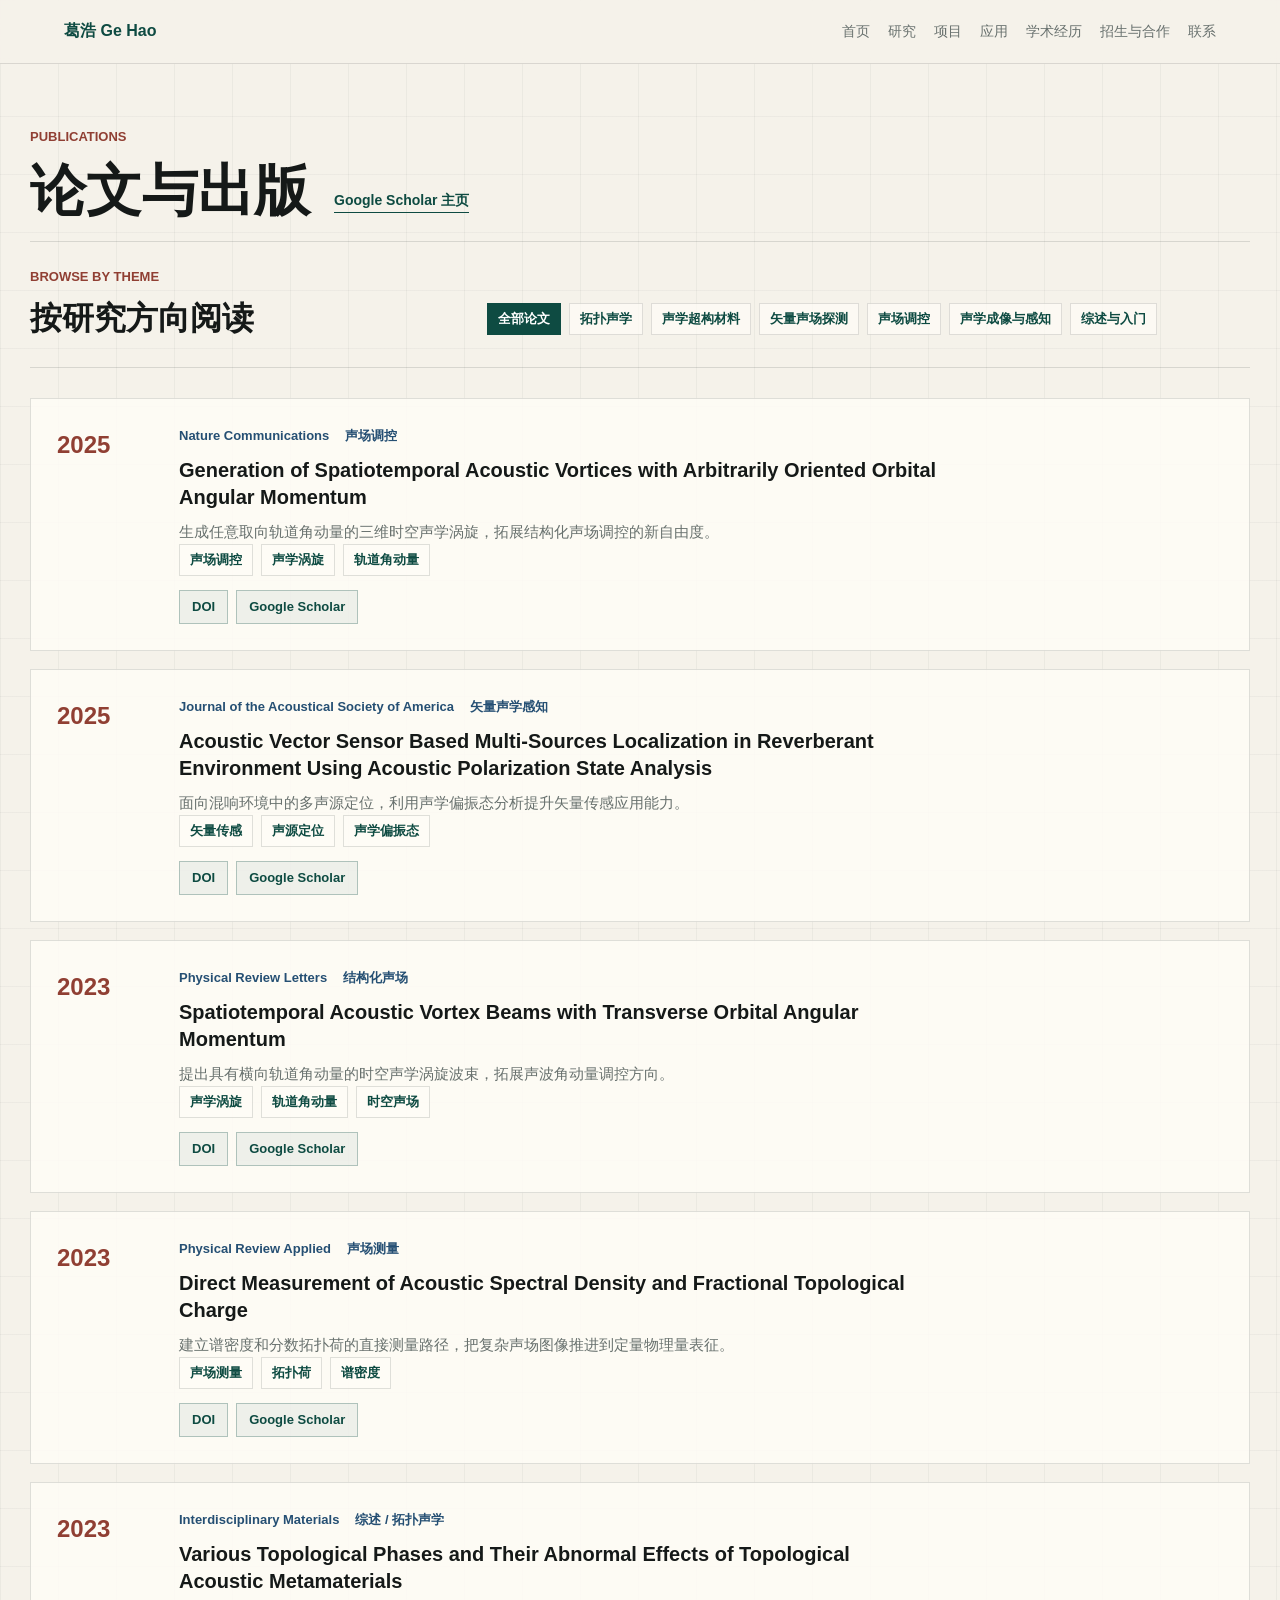
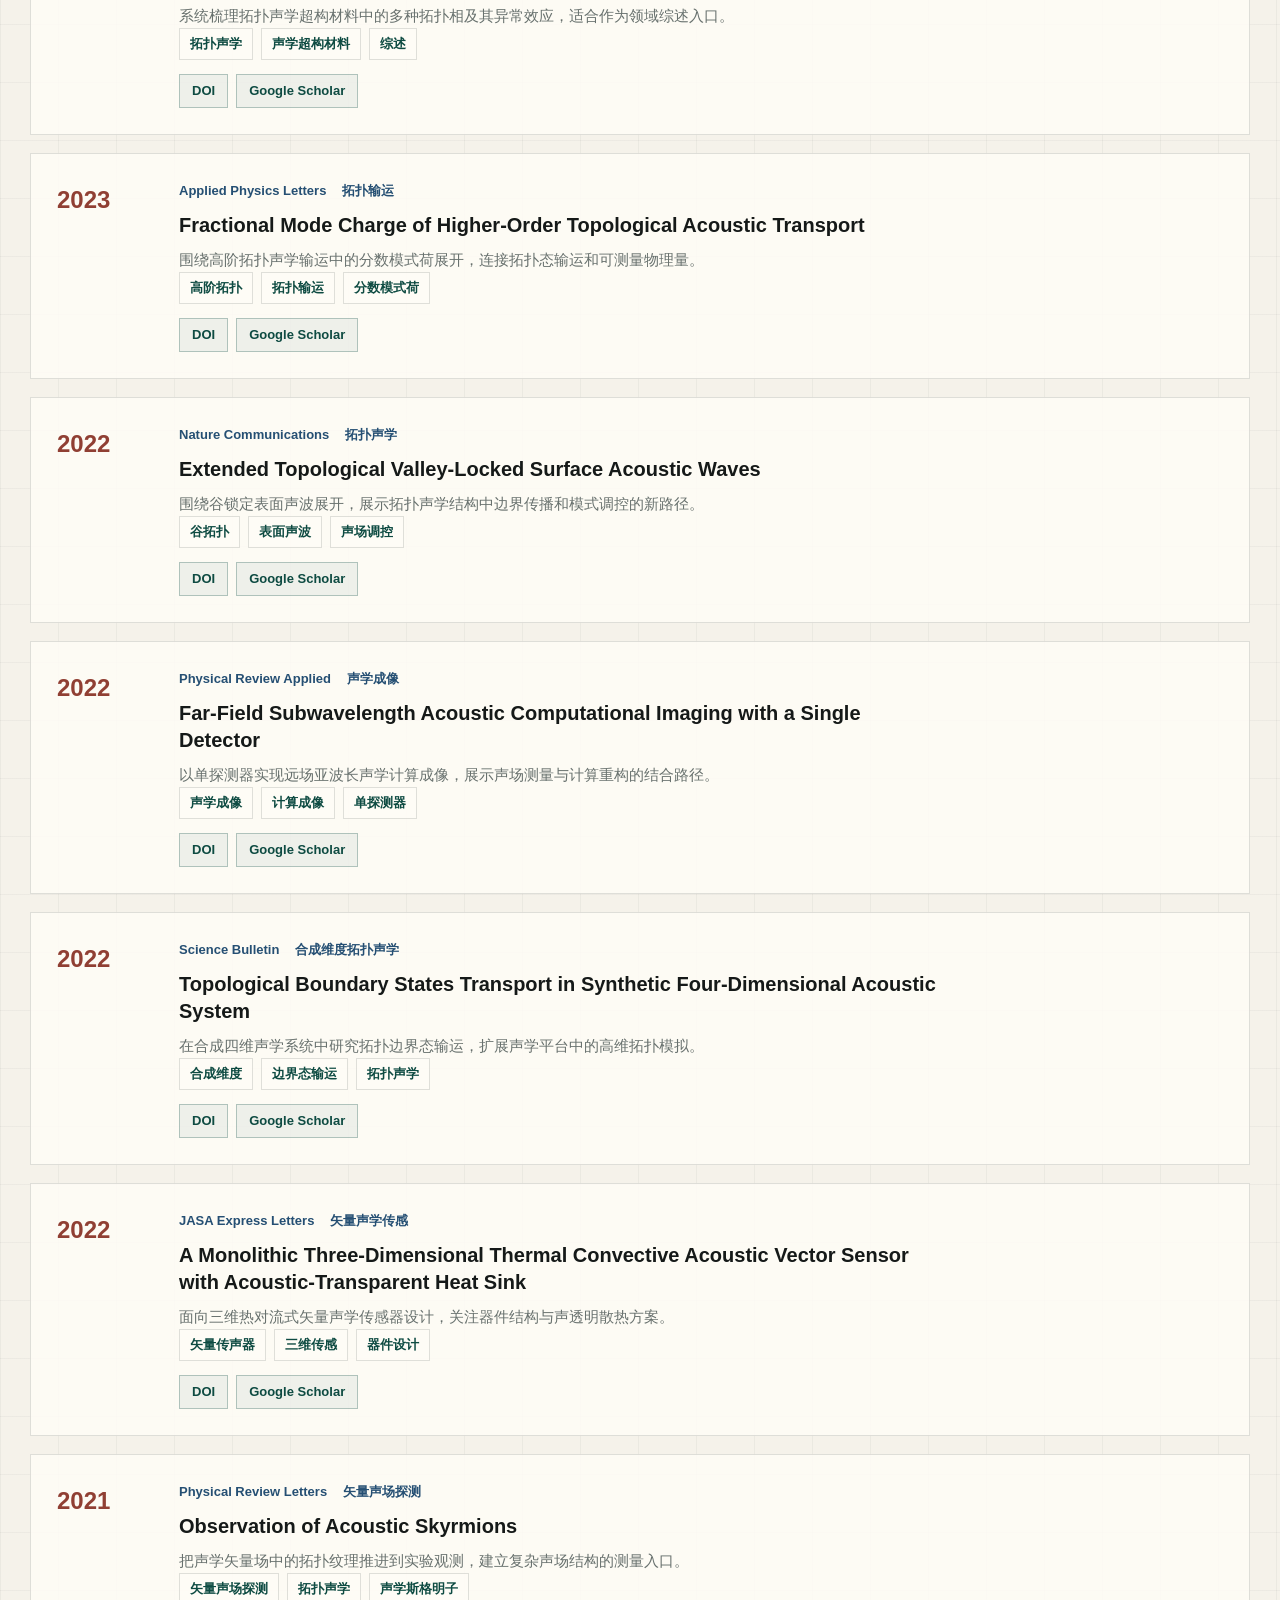
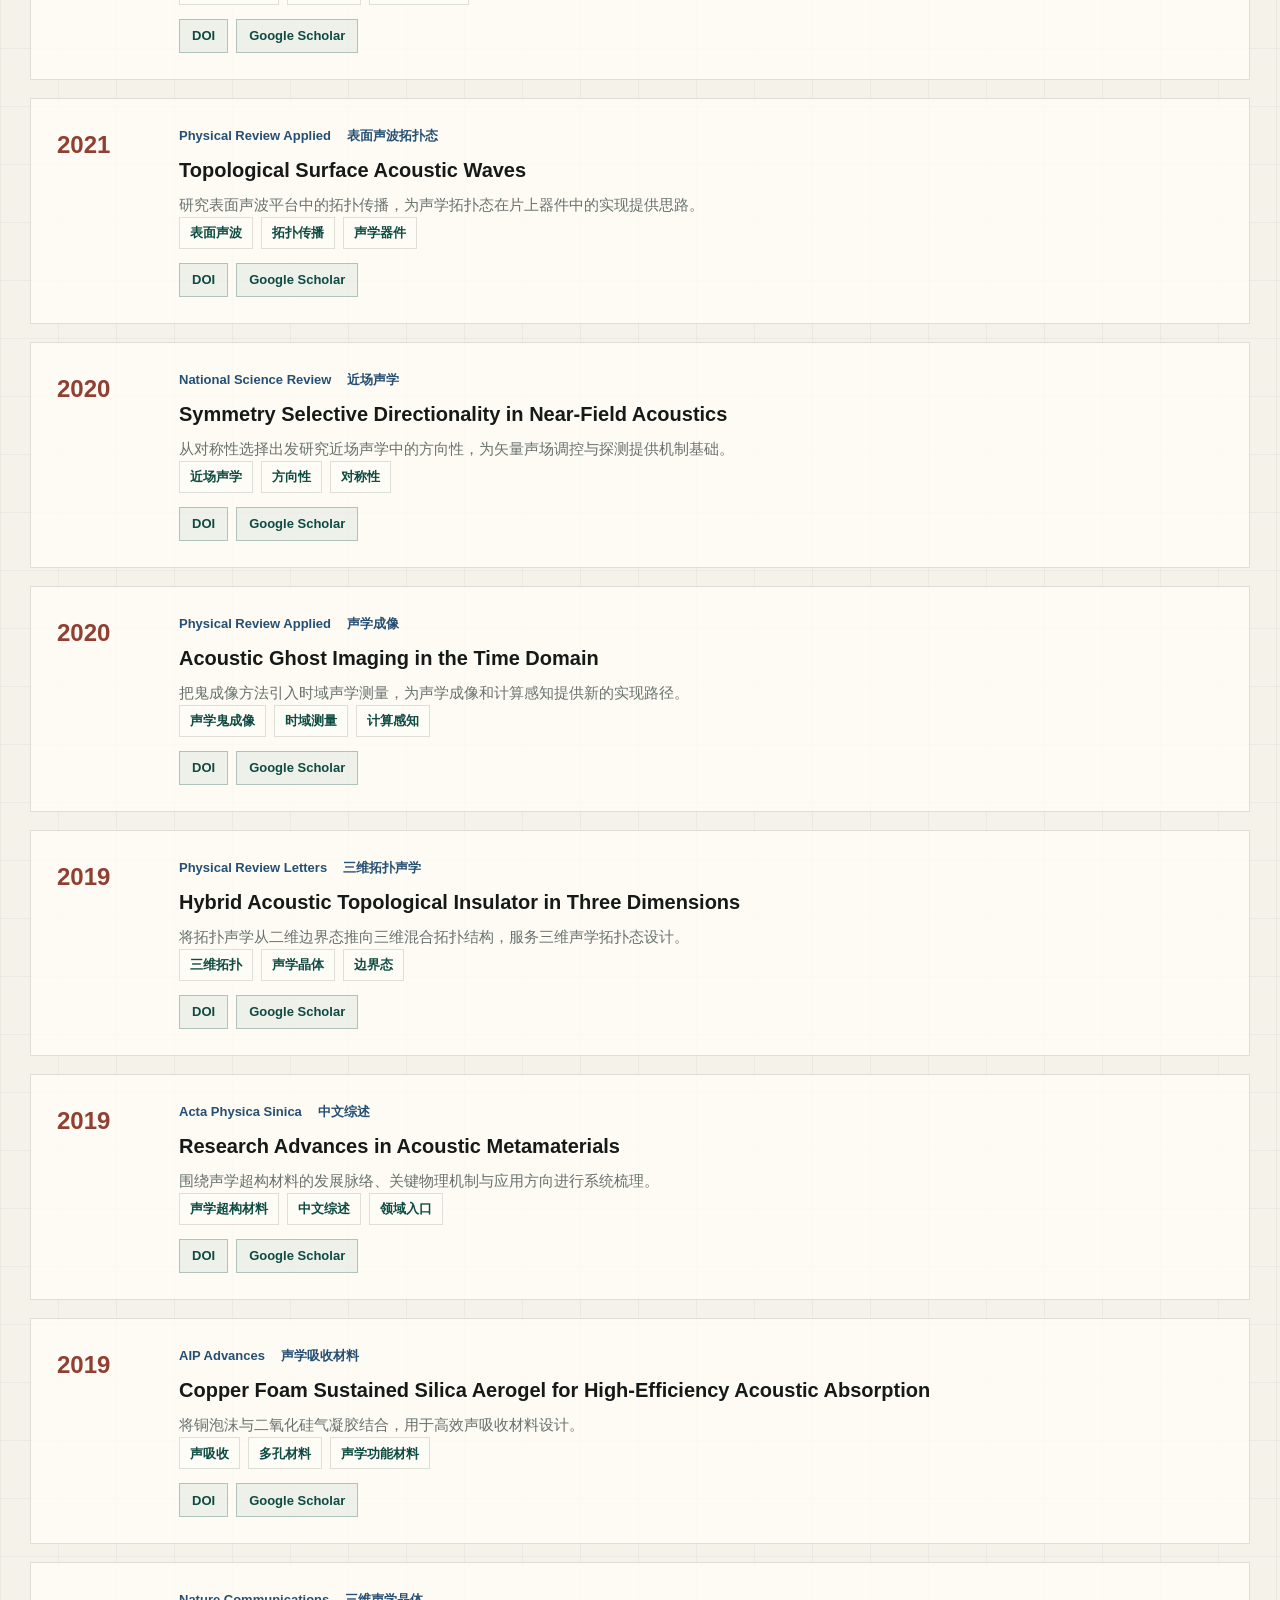
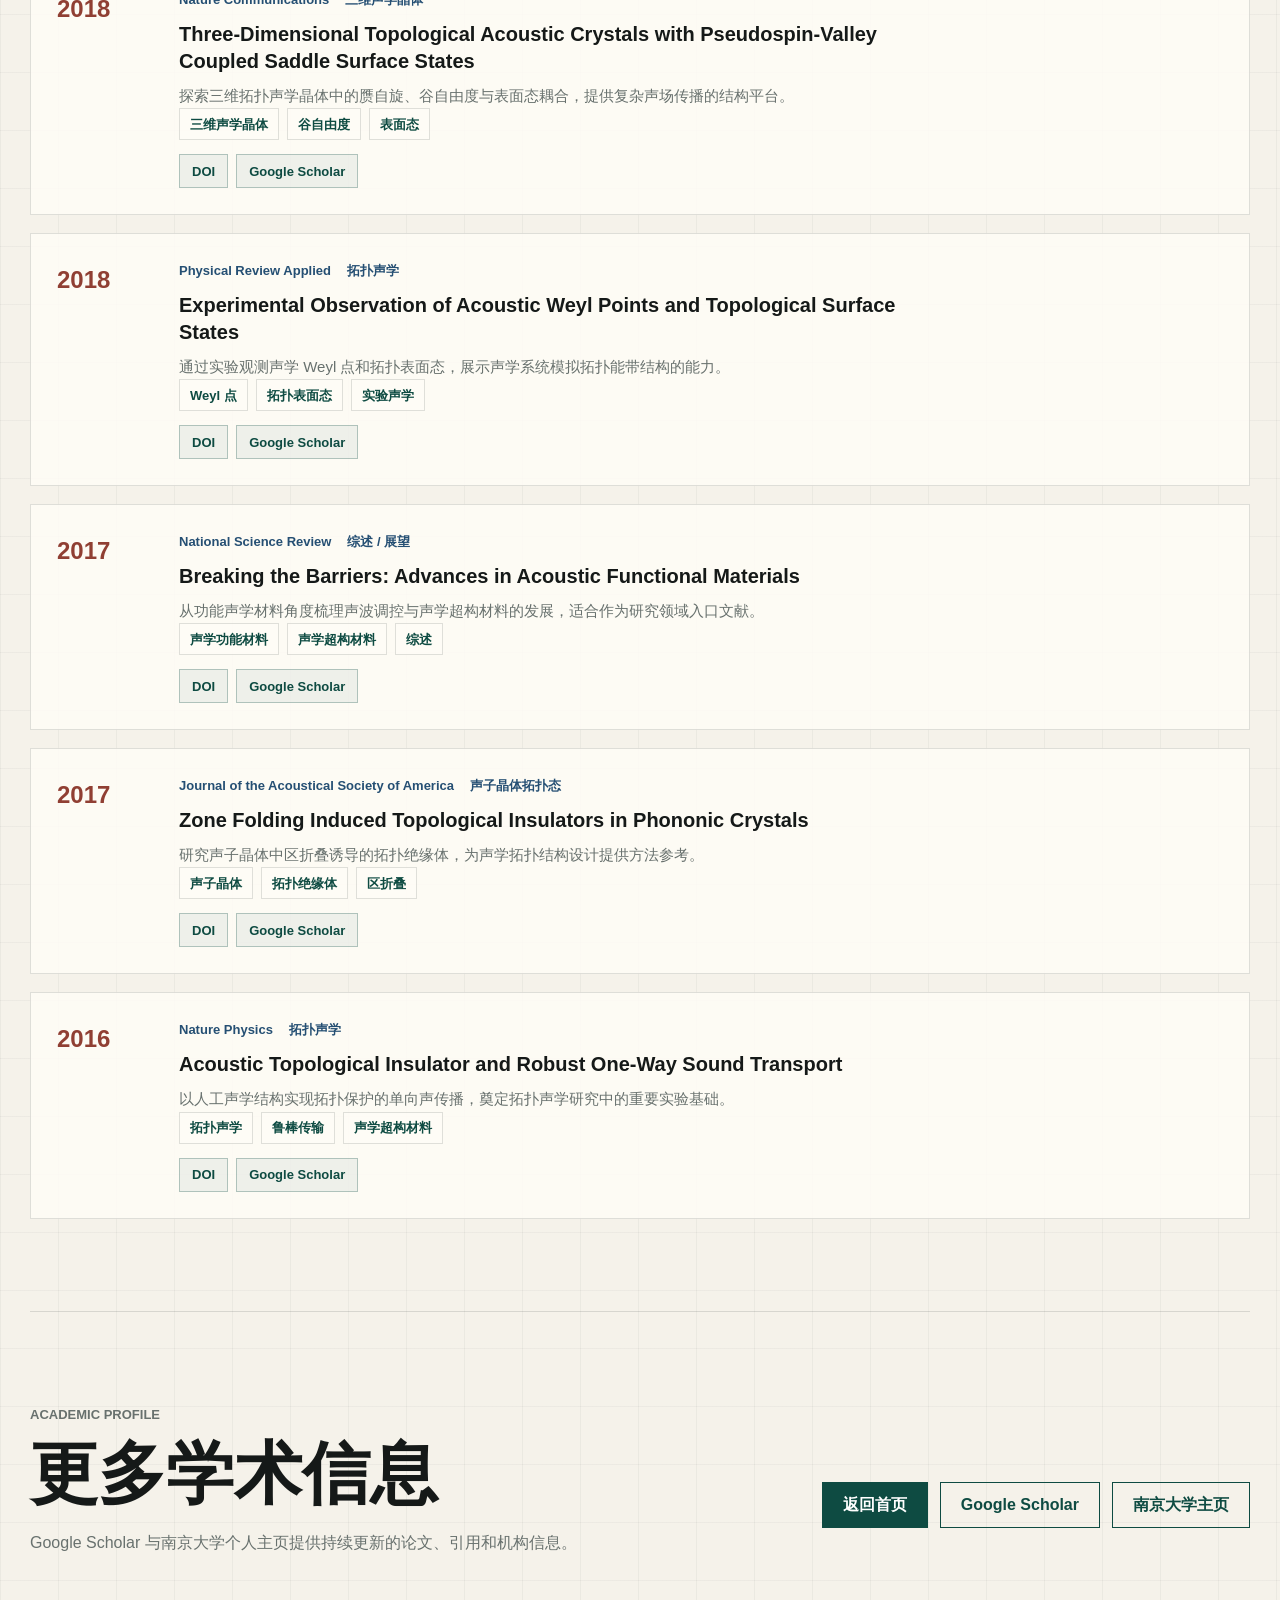
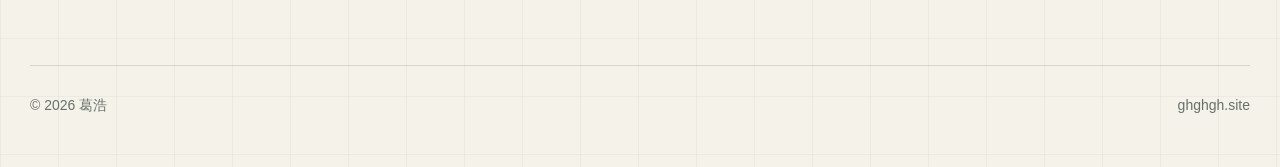
==== commit b2076e4e: "Refine academic site layout" ====
--- a/publications.html
+++ b/publications.html
@@ -5,14 +5,14 @@
     <meta name="viewport" content="width=device-width, initial-scale=1">
     <title>论文与出版 | 葛浩</title>
     <meta name="description" content="葛浩，南京大学功能材料与智能制造研究院助理教授（准聘）。论文与出版列表，包含声学超构材料、拓扑声学、声场调控与矢量声场探测相关研究。">
-    <link rel="stylesheet" href="styles.css?v=20260523">
+    <link rel="stylesheet" href="styles.css?v=20260523-7">
   </head>
   <body>
     <header class="site-header">
       <a class="brand" href="index.html">葛浩 Ge Hao</a>
       <nav class="nav" aria-label="主导航">
+        <a href="index.html">首页</a>
         <a href="index.html#research">研究</a>
-        <a href="index.html#work">代表性研究</a>
         <a href="index.html#projects">项目</a>
         <a href="index.html#applications">应用</a>
         <a href="index.html#profile">学术经历</a>
@@ -26,14 +26,8 @@
         <div>
           <p class="eyebrow">Publications</p>
           <h1>论文与出版</h1>
+          <a class="scholar-link" href="https://scholar.google.com/citations?user=P4T3a08AAAAJ&hl=zh-CN" target="_blank" rel="noreferrer">Google Scholar 主页</a>
         </div>
-        <aside class="publication-summary" aria-label="论文概览">
-          <span>20+</span>
-          <p>公开论文</p>
-          <span>2300+</span>
-          <p>Google Scholar 引用</p>
-          <a href="https://scholar.google.com/citations?user=P4T3a08AAAAJ&hl=zh-CN" target="_blank" rel="noreferrer">Google Scholar 主页</a>
-        </aside>
       </section>
 
       <section class="section publication-tools" aria-label="论文筛选">
@@ -53,11 +47,6 @@
       </section>
 
       <section class="section publication-section">
-        <div class="section-head">
-          <p class="eyebrow">All Publications</p>
-          <h2>全部论文</h2>
-        </div>
-
         <div class="publication-list compact-list" id="publicationList">
           <article id="spatiotemporal-vortices" class="publication-item" data-theme="field">
             <div class="publication-year">2025</div>
--- a/styles.css
+++ b/styles.css
@@ -147,6 +147,16 @@
   font-size: 19px;
 }
 
+.lead-lines span,
+.text-lines span {
+  display: block;
+}
+
+.lead-lines span + span,
+.text-lines span + span {
+  margin-top: 6px;
+}
+
 .actions {
   display: flex;
   flex-wrap: wrap;
@@ -234,6 +244,10 @@
 
 .section-head.compact {
   display: block;
+}
+
+.section-head.compact .eyebrow {
+  margin-bottom: 12px;
 }
 
 .section-head.compact p:last-child {
@@ -478,7 +492,7 @@
 
 .experience-section {
   display: grid;
-  grid-template-columns: minmax(240px, 0.32fr) minmax(0, 0.68fr);
+  grid-template-columns: minmax(260px, 0.42fr) minmax(0, 0.58fr);
   gap: clamp(30px, 6vw, 80px);
   align-items: start;
 }
@@ -491,36 +505,43 @@
   position: relative;
   display: grid;
   gap: 0;
-  padding-left: 20px;
+  max-width: 640px;
+  margin-left: clamp(18px, 3vw, 38px);
+  padding-left: 18px;
 }
 
 .timeline::before {
   content: "";
   position: absolute;
-  left: 4px;
+  left: 2px;
   top: 8px;
   bottom: 8px;
   width: 1px;
-  background: var(--line);
+  background: linear-gradient(rgba(14, 75, 66, 0.42), rgba(14, 75, 66, 0.08));
 }
 
 .timeline article {
   position: relative;
   display: grid;
-  grid-template-columns: 104px minmax(0, 1fr);
-  gap: 18px;
-  padding: 0 0 24px;
+  grid-template-columns: 82px minmax(0, 1fr);
+  gap: 16px;
+  padding: 0 0 26px;
 }
 
 .timeline article::before {
   content: "";
   position: absolute;
-  left: -20px;
+  left: -21px;
   top: 7px;
-  width: 9px;
-  height: 9px;
+  width: 10px;
+  height: 10px;
   background: var(--red);
   border: 3px solid var(--bg);
+  box-shadow: 0 0 0 4px rgba(144, 63, 51, 0.08);
+}
+
+.timeline article:last-child {
+  padding-bottom: 0;
 }
 
 .timeline time {
@@ -681,7 +702,7 @@
   gap: clamp(28px, 5vw, 72px);
 }
 
-.students-section p {
+.students-section p:not(.eyebrow) {
   max-width: 760px;
   font-size: 18px;
 }
@@ -728,40 +749,32 @@
 }
 
 .page-hero {
-  min-height: 520px;
-  display: grid;
-  grid-template-columns: minmax(0, 0.68fr) minmax(260px, 0.32fr);
-  gap: clamp(30px, 6vw, 80px);
-  align-items: end;
-  padding: clamp(64px, 10vw, 126px) 0 clamp(44px, 7vw, 80px);
+  padding: clamp(38px, 5vw, 62px) 0 clamp(12px, 2vw, 20px);
+}
+
+.page-hero > div {
+  display: flex;
+  flex-wrap: wrap;
+  align-items: flex-end;
+  gap: 0 24px;
+}
+
+.page-hero .eyebrow {
+  width: 100%;
 }
 
 .page-hero h1 {
-  font-size: clamp(52px, 8vw, 108px);
-}
-
-.publication-summary {
-  border: 1px solid var(--line);
-  background: rgba(255, 253, 247, 0.82);
-  padding: 24px;
-}
-
-.publication-summary span {
-  display: block;
-  color: var(--green);
-  font-family: Georgia, "Times New Roman", serif;
-  font-size: 46px;
-  line-height: 1;
-}
-
-.publication-summary p {
-  margin: 8px 0 22px;
-  color: var(--muted);
-}
-
-.publication-summary a {
+  margin-bottom: 0;
+  font-size: clamp(36px, 4.4vw, 56px);
+  line-height: 1.06;
+}
+
+.scholar-link {
   display: inline-flex;
-  color: var(--green);
+  width: max-content;
+  margin-bottom: 8px;
+  color: var(--green);
+  font-size: 14px;
   font-weight: 900;
   border-bottom: 1px solid currentColor;
 }
@@ -771,12 +784,13 @@
   grid-template-columns: minmax(220px, 0.34fr) minmax(0, 0.66fr);
   gap: clamp(24px, 5vw, 72px);
   align-items: end;
-  padding-bottom: clamp(30px, 4vw, 48px);
+  padding-top: clamp(16px, 2.4vw, 24px);
+  padding-bottom: clamp(22px, 3vw, 32px);
 }
 
 .publication-tools h2 {
   margin-bottom: 0;
-  font-size: clamp(30px, 4vw, 48px);
+  font-size: clamp(24px, 3vw, 32px);
 }
 
 .filter-row,
@@ -817,7 +831,7 @@
 }
 
 .publication-section {
-  padding-top: clamp(30px, 4vw, 50px);
+  padding-top: clamp(18px, 3vw, 30px);
 }
 
 .publication-section .section-head {
@@ -984,6 +998,11 @@
     display: grid;
     align-items: start;
   }
+
+  .timeline {
+    max-width: none;
+    margin-left: 0;
+  }
 }
 
 @media (max-width: 560px) {
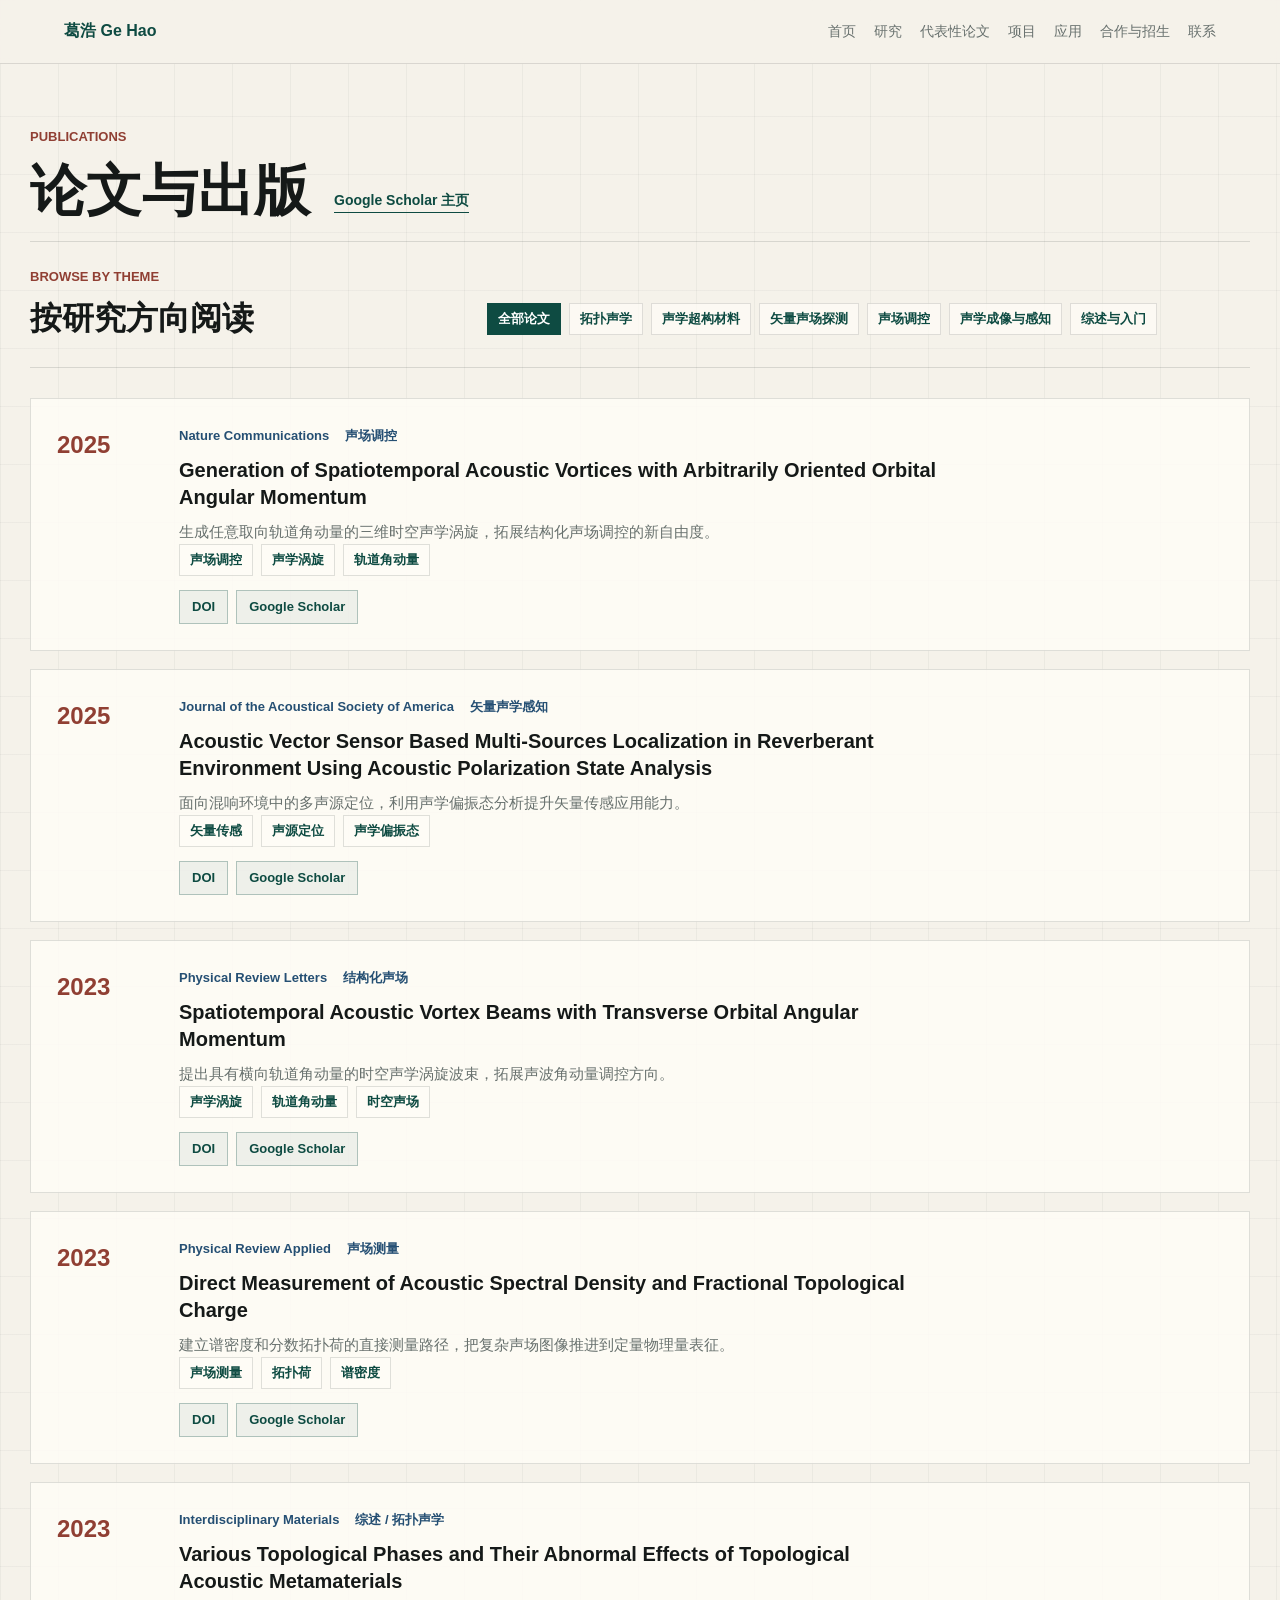
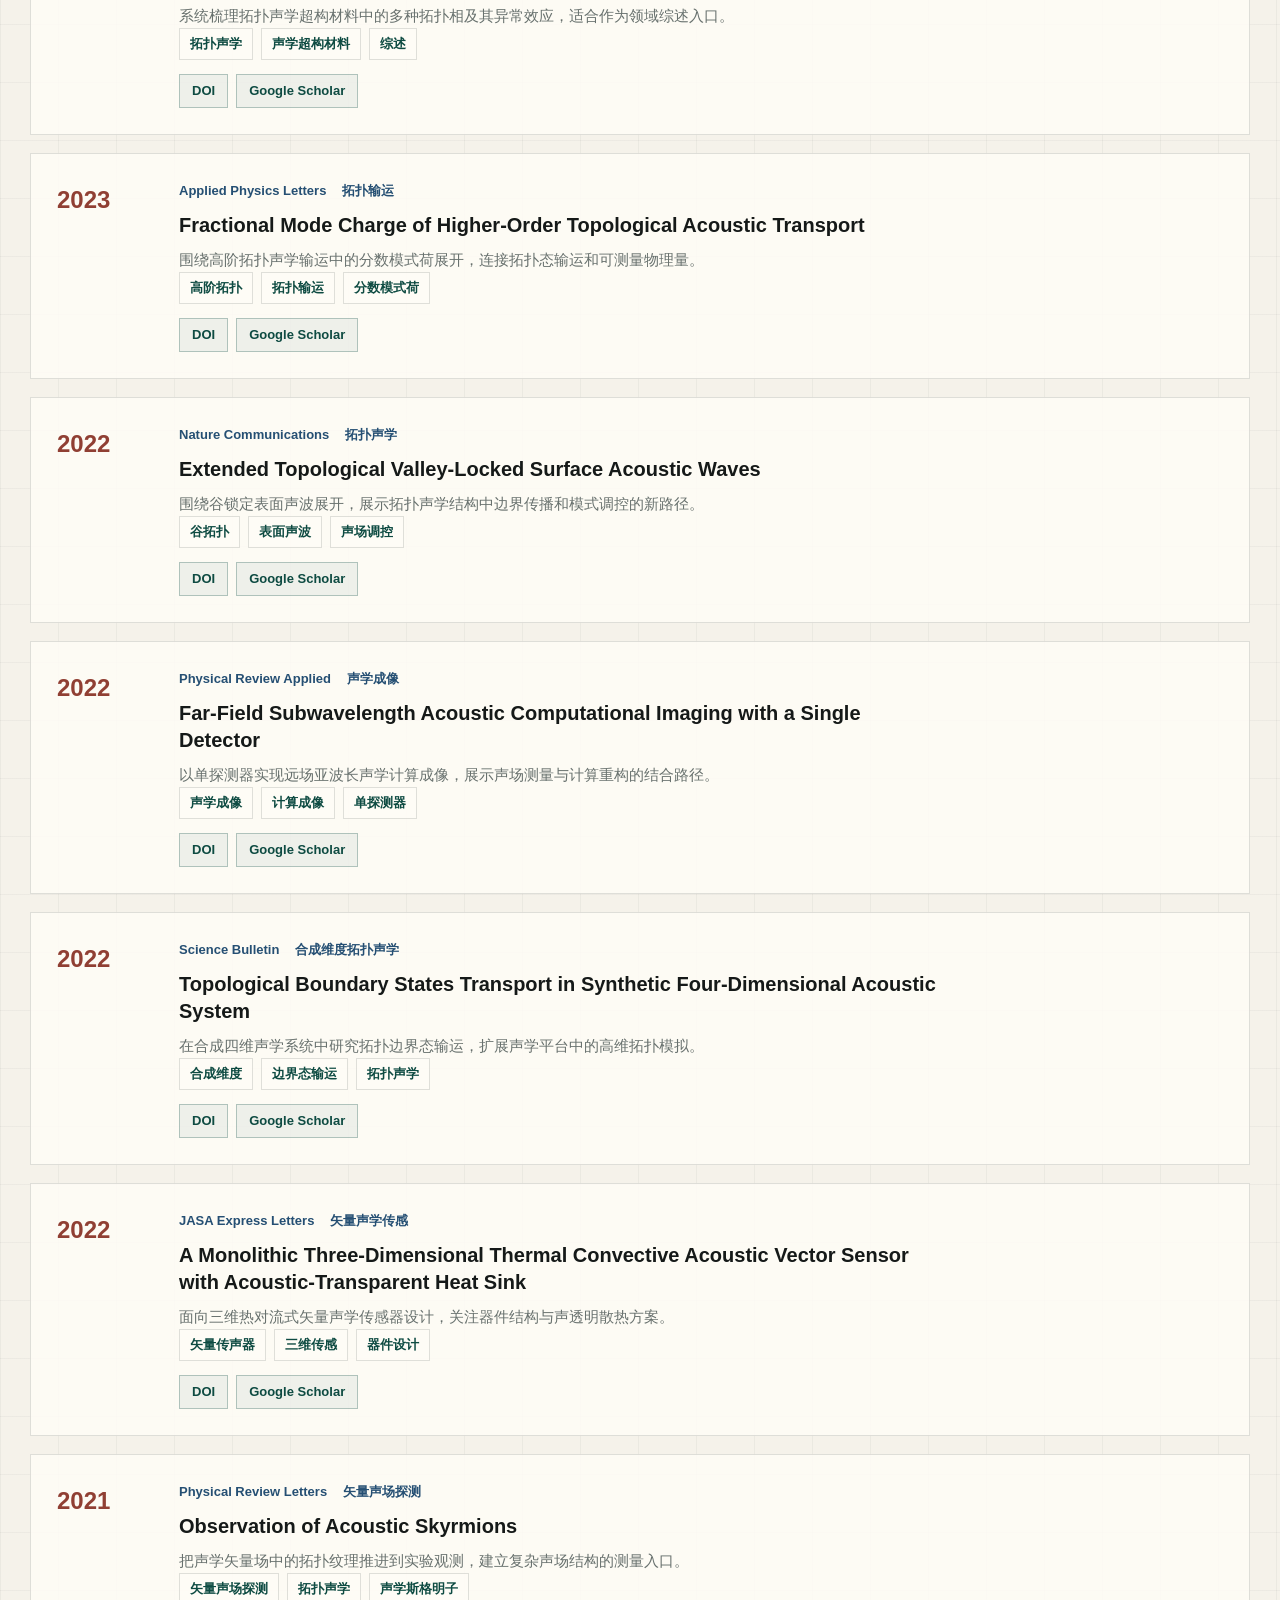
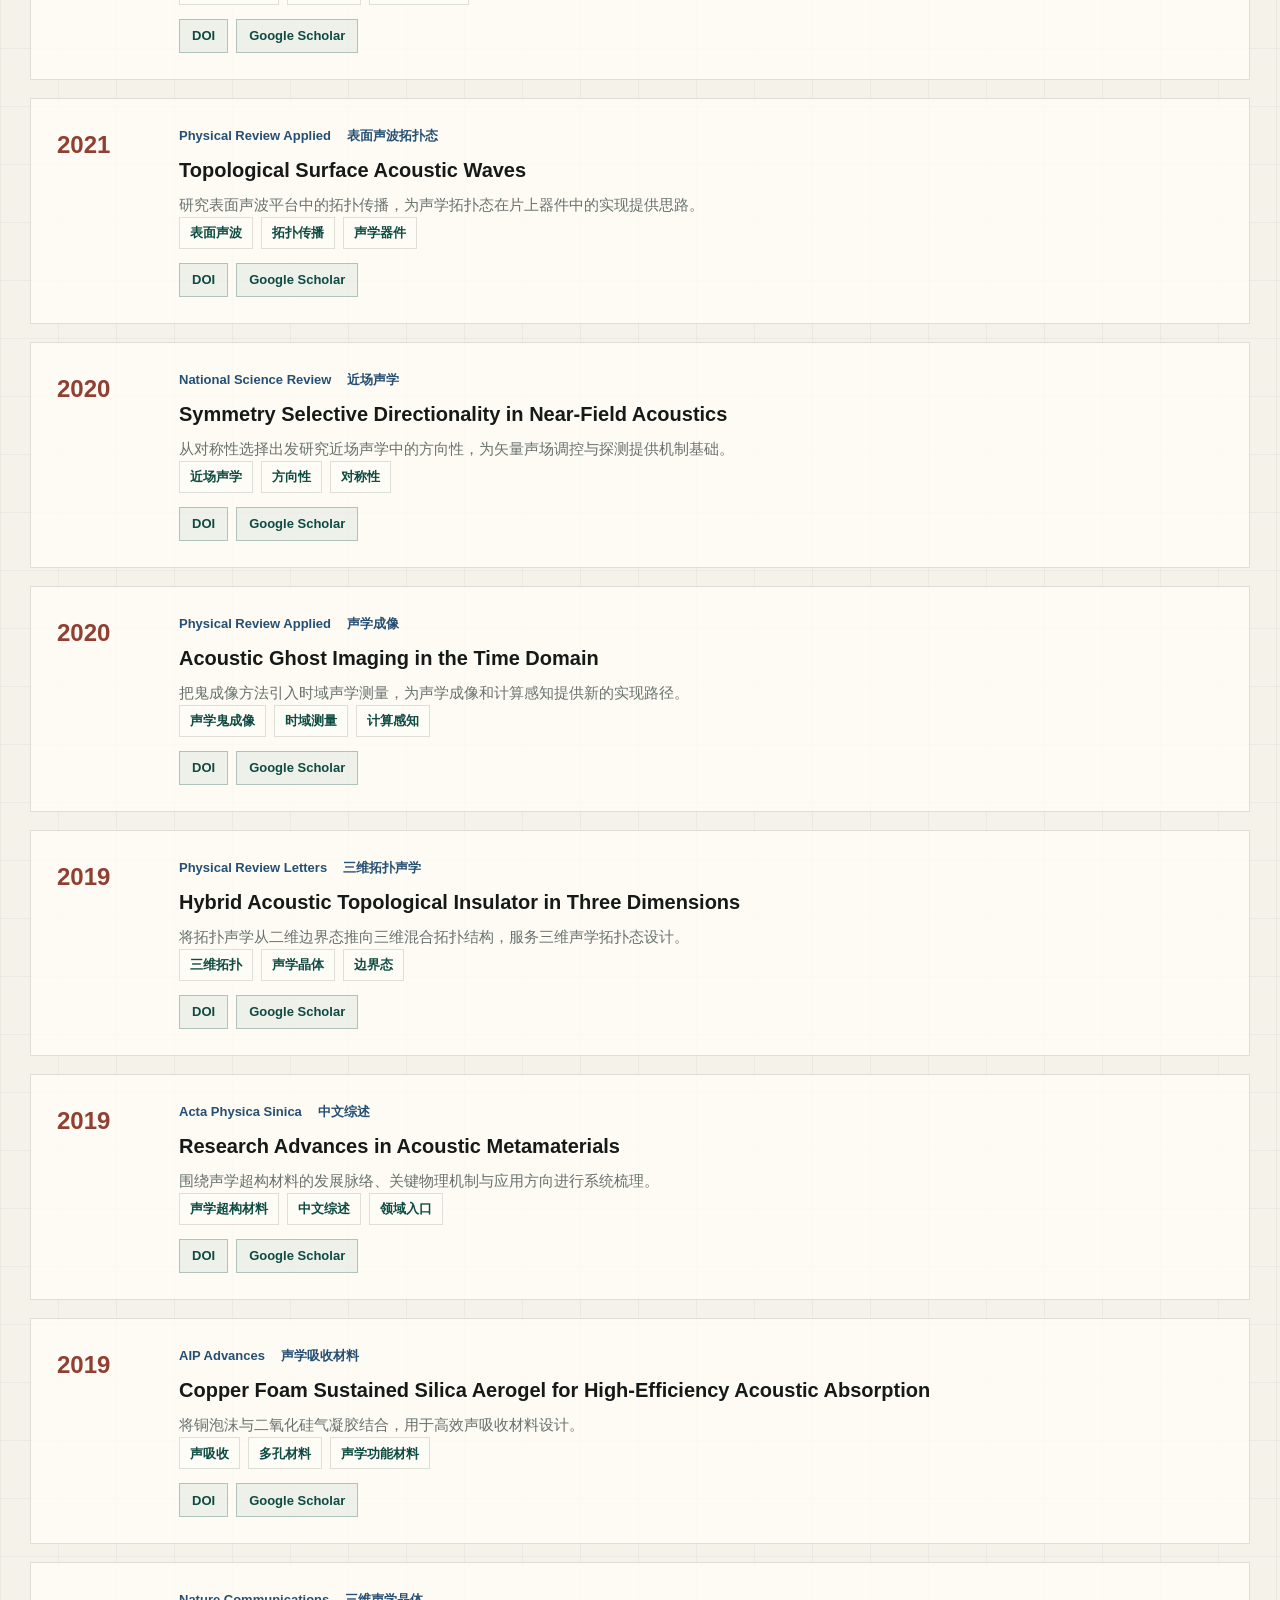
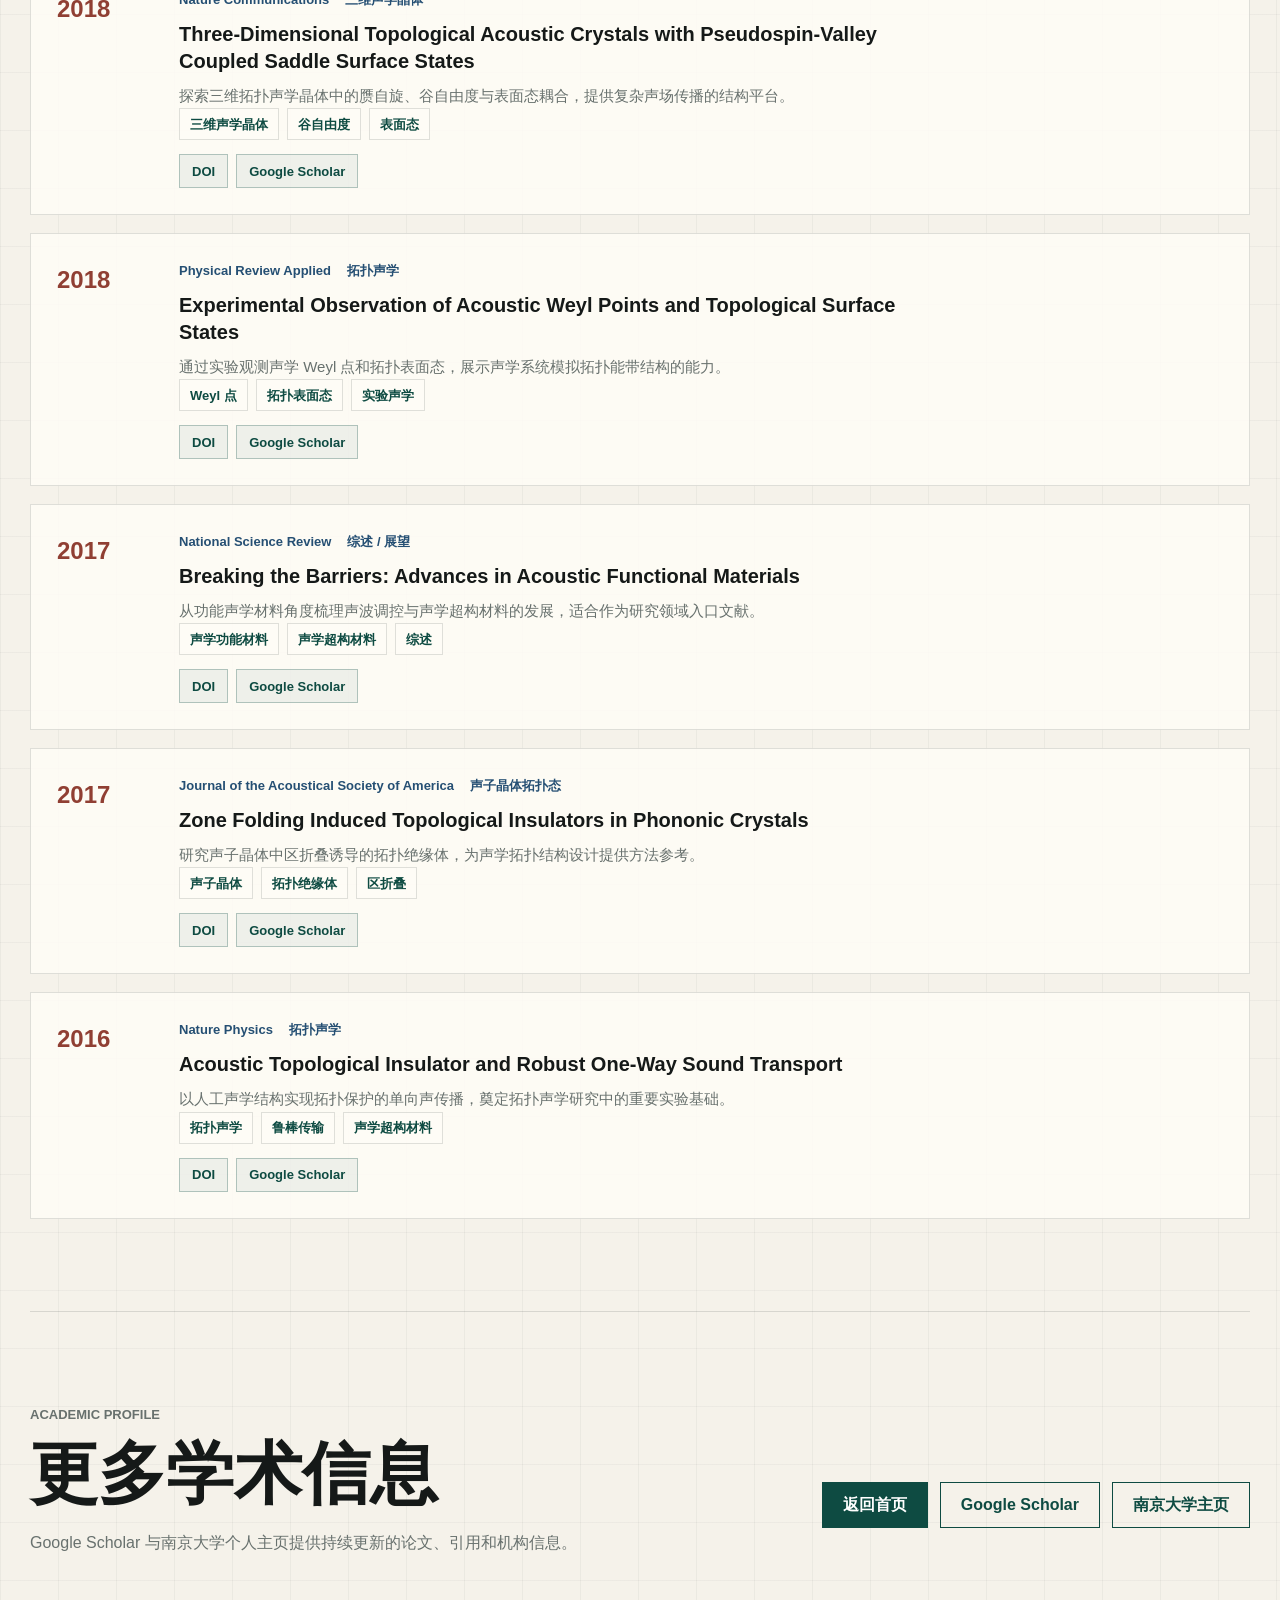
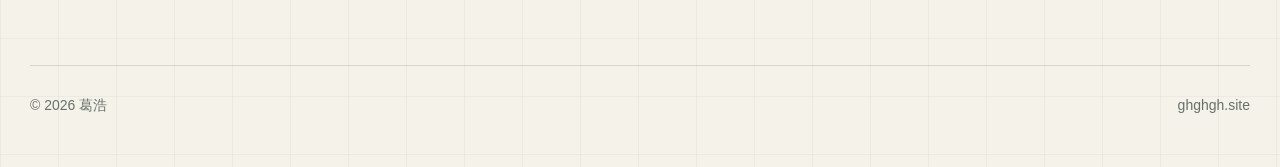
==== commit 407c1684: "Update homepage identity and research visuals" ====
--- a/publications.html
+++ b/publications.html
@@ -4,7 +4,7 @@
     <meta charset="utf-8">
     <meta name="viewport" content="width=device-width, initial-scale=1">
     <title>论文与出版 | 葛浩</title>
-    <meta name="description" content="葛浩，南京大学功能材料与智能制造研究院助理教授（准聘）。论文与出版列表，包含声学超构材料、拓扑声学、声场调控与矢量声场探测相关研究。">
+    <meta name="description" content="葛浩，南京大学先进制造学院准聘助理教授/特聘研究员。论文与出版列表，包含声学超构材料、拓扑声学、声场调控与矢量声场探测相关研究。">
     <link rel="stylesheet" href="styles.css?v=20260523-7">
   </head>
   <body>
@@ -13,10 +13,10 @@
       <nav class="nav" aria-label="主导航">
         <a href="index.html">首页</a>
         <a href="index.html#research">研究</a>
+        <a href="index.html#work">代表性论文</a>
         <a href="index.html#projects">项目</a>
         <a href="index.html#applications">应用</a>
-        <a href="index.html#profile">学术经历</a>
-        <a href="index.html#students">招生与合作</a>
+        <a href="index.html#students">合作与招生</a>
         <a href="index.html#contact">联系</a>
       </nav>
     </header>
--- a/styles.css
+++ b/styles.css
@@ -75,8 +75,8 @@
 .hero {
   min-height: calc(100vh - 72px);
   display: grid;
-  grid-template-columns: minmax(0, 1fr) minmax(260px, 340px);
-  gap: clamp(32px, 6vw, 84px);
+  grid-template-columns: minmax(0, 0.92fr) minmax(360px, 0.58fr);
+  gap: clamp(34px, 5vw, 70px);
   align-items: center;
   padding: clamp(54px, 9vw, 104px) 0 clamp(38px, 7vw, 72px);
 }
@@ -128,6 +128,11 @@
   color: var(--blue);
   font-size: clamp(19px, 2.2vw, 27px);
   font-weight: 800;
+}
+
+.role a {
+  color: inherit;
+  border-bottom: 1px solid currentColor;
 }
 
 .lead,
@@ -183,6 +188,8 @@
 
 .portrait-card {
   align-self: center;
+  width: min(100%, 500px);
+  justify-self: end;
   border: 1px solid var(--line);
   background: rgba(255, 253, 247, 0.78);
   padding: 16px;
@@ -191,9 +198,9 @@
 .portrait-card img {
   display: block;
   width: 100%;
-  aspect-ratio: 4 / 5;
+  aspect-ratio: 1 / 1;
   object-fit: cover;
-  object-position: center top;
+  object-position: 68% 58%;
   border: 1px solid rgba(21, 25, 24, 0.12);
 }
 
@@ -256,7 +263,7 @@
 
 .research-map {
   position: relative;
-  min-height: 600px;
+  min-height: 900px;
   border: 1px solid var(--line);
   background:
     linear-gradient(90deg, rgba(14, 75, 66, 0.09) 1px, transparent 1px),
@@ -283,8 +290,8 @@
 
 .map-node {
   position: absolute;
-  width: 250px;
-  padding: 22px;
+  width: min(330px, 34%);
+  padding: 18px;
   border: 1px solid rgba(21, 25, 24, 0.14);
   background: rgba(255, 253, 247, 0.94);
   box-shadow: 0 24px 60px rgba(21, 25, 24, 0.1);
@@ -296,172 +303,383 @@
   box-shadow: 0 32px 76px rgba(21, 25, 24, 0.15);
 }
 
-.map-node span {
+.map-index {
   display: inline-flex;
-  margin-bottom: 20px;
+  margin-bottom: 14px;
   color: var(--red);
   font-size: 12px;
   font-weight: 900;
 }
 
+.map-node h3 {
+  margin-top: 16px;
+}
+
 .map-node p {
   margin-bottom: 0;
 }
 
-.node-a { left: 8%; top: 12%; }
-.node-b { right: 8%; top: 18%; }
-.node-c { left: 24%; bottom: 12%; }
-.node-d { right: 17%; bottom: 10%; }
-
-.motion-lab {
-  display: grid;
-  grid-template-columns: repeat(4, minmax(0, 1fr));
-  gap: 14px;
-  margin-top: 18px;
-}
-
-.motion-card {
-  display: grid;
-  grid-template-rows: 190px auto;
-  min-height: 390px;
-  border: 1px solid var(--line);
-  background: rgba(255, 253, 247, 0.84);
+.node-a { left: 6%; top: 6%; }
+.node-b { right: 6%; top: 8%; }
+.node-c { left: 18%; bottom: 5%; }
+.node-d { right: 12%; bottom: 5%; }
+
+.map-visual {
+  position: relative;
+  height: 148px;
   overflow: hidden;
-}
-
-.motion-stage {
-  position: relative;
-  overflow: hidden;
-  border-bottom: 1px solid var(--line);
+  border: 1px solid rgba(37, 79, 115, 0.16);
   background:
-    linear-gradient(90deg, rgba(21, 25, 24, 0.055) 1px, transparent 1px),
-    linear-gradient(rgba(21, 25, 24, 0.045) 1px, transparent 1px),
-    #f3efe3;
-  background-size: 28px 28px;
-}
-
-.motion-card > div:last-child {
-  padding: 20px;
-}
-
-.motion-label {
+    radial-gradient(circle at 76% 18%, rgba(37, 79, 115, 0.16), transparent 28%),
+    linear-gradient(135deg, rgba(240, 247, 248, 0.95), rgba(255, 253, 247, 0.92));
+  background-size: 24px 24px;
+}
+
+.map-visual::before,
+.map-visual::after {
+  content: "";
+  position: absolute;
+  pointer-events: none;
+}
+
+.map-visual b {
+  position: absolute;
   display: block;
-  margin-bottom: 18px;
-  color: var(--red);
-  font-size: 12px;
-  font-weight: 900;
-  text-transform: uppercase;
-}
-
-.motion-card h3 {
-  font-size: 18px;
-}
-
-.motion-card p {
-  margin-bottom: 0;
-  color: var(--muted);
-  font-size: 15px;
-}
-
-.wave-stage span {
-  position: absolute;
-  left: 50%;
-  top: 50%;
-  width: 34px;
-  height: 34px;
-  border: 2px solid rgba(14, 75, 66, 0.54);
-  transform: translate(-50%, -50%);
-  animation: wave-ring 4.8s ease-out infinite;
-}
-
-.wave-stage span:nth-child(2) {
-  animation-delay: 1.2s;
-}
-
-.wave-stage span:nth-child(3) {
-  animation-delay: 2.4s;
-}
-
-.wave-stage i {
-  position: absolute;
-  left: 50%;
-  top: 50%;
-  width: 12px;
-  height: 76px;
-  background: var(--red);
-  transform: translate(-50%, -50%) rotate(28deg);
-  box-shadow:
-    -18px 0 0 rgba(144, 63, 51, 0.58),
-    18px 0 0 rgba(144, 63, 51, 0.58);
-}
-
-.vortex-stage::before,
-.vortex-stage::after {
-  content: "";
-  position: absolute;
-  inset: 18px;
-  background:
-    conic-gradient(from 0deg, rgba(14, 75, 66, 0.08), rgba(37, 79, 115, 0.62), rgba(197, 155, 56, 0.6), rgba(144, 63, 51, 0.58), rgba(14, 75, 66, 0.08));
-  -webkit-mask: radial-gradient(circle, transparent 0 24px, #000 25px 72px, transparent 73px);
-  mask: radial-gradient(circle, transparent 0 24px, #000 25px 72px, transparent 73px);
-  animation: spin-field 8s linear infinite;
-}
-
-.vortex-stage::after {
-  inset: 42px;
-  opacity: 0.48;
-  animation-direction: reverse;
-  animation-duration: 11s;
-}
-
-.vortex-stage span {
-  position: absolute;
-  inset: 48px;
-  border: 1px solid rgba(14, 75, 66, 0.34);
-  transform: rotate(45deg);
-}
-
-.vortex-stage i {
-  position: absolute;
-  left: 50%;
-  top: 50%;
-  width: 18px;
-  height: 18px;
-  background: var(--green);
-  transform: translate(-50%, -50%);
-}
-
-.edge-stage svg {
+}
+
+.research-figure svg {
   position: absolute;
   inset: 0;
   width: 100%;
   height: 100%;
 }
 
-.edge-stage path {
+.figure-panel {
+  fill: rgba(255, 255, 255, 0.42);
+  stroke: rgba(37, 79, 115, 0.14);
+  stroke-width: 1;
+}
+
+.research-figure path,
+.research-figure line,
+.research-figure rect,
+.research-figure circle,
+.research-figure ellipse {
+  vector-effect: non-scaling-stroke;
+}
+
+.research-figure *,
+.research-figure::before,
+.research-figure::after {
+  animation: none !important;
+}
+
+.incoming-wave path,
+.focused-wave path {
   fill: none;
-  stroke-linecap: square;
-  stroke-linejoin: miter;
-}
-
-.edge-track {
-  stroke: rgba(21, 25, 24, 0.22);
-  stroke-width: 18;
-}
-
-.edge-flow {
+  stroke: var(--blue);
+  stroke-width: 2;
+  stroke-linecap: round;
+  stroke-dasharray: 12 12;
+  animation: figure-dash 4.8s linear infinite;
+}
+
+.focused-wave path {
   stroke: var(--gold);
-  stroke-width: 7;
-  stroke-dasharray: 46 310;
-  animation: edge-flow 3.8s linear infinite;
-  filter: drop-shadow(0 0 9px rgba(197, 155, 56, 0.34));
-}
-
-.vector-stage span {
+  stroke-dasharray: 9 11;
+}
+
+.focused-wave circle {
+  fill: var(--red);
+  animation: figure-pulse 2.8s ease-in-out infinite;
+}
+
+.sample-frame {
+  fill: rgba(14, 75, 66, 0.04);
+  stroke: rgba(21, 25, 24, 0.2);
+  stroke-width: 1.5;
+}
+
+.unit-cells rect {
+  fill: rgba(14, 75, 66, 0.12);
+  stroke: var(--green);
+  stroke-width: 2;
+  animation: cell-breathe 3.6s ease-in-out infinite;
+}
+
+.figure-labels path {
+  stroke: rgba(21, 25, 24, 0.28);
+  stroke-width: 2;
+  stroke-linecap: round;
+}
+
+.speaker-array circle,
+.sensor-array circle {
+  fill: rgba(14, 75, 66, 0.18);
+  stroke: var(--green);
+  stroke-width: 2;
+}
+
+.array-baseline {
+  fill: none;
+  stroke: rgba(21, 25, 24, 0.28);
+  stroke-width: 2;
+  stroke-linecap: round;
+}
+
+.scan-plane {
+  fill: rgba(37, 79, 115, 0.05);
+  stroke: rgba(37, 79, 115, 0.28);
+  stroke-width: 1.5;
+  stroke-dasharray: 5 5;
+}
+
+.time-slices ellipse {
+  fill: rgba(197, 155, 56, 0.08);
+  stroke: rgba(14, 75, 66, 0.55);
+  stroke-width: 1.5;
+  animation: slice-drift 4.8s ease-in-out infinite;
+}
+
+.time-slices ellipse:nth-child(2) { animation-delay: 0.35s; }
+.time-slices ellipse:nth-child(3) { animation-delay: 0.7s; }
+
+.helix-line {
+  fill: none;
+  stroke: var(--red);
+  stroke-width: 3;
+  stroke-linecap: round;
+  stroke-dasharray: 16 9;
+  animation: figure-dash 5.6s linear infinite;
+}
+
+.oam-axis,
+.oam-head {
+  fill: none;
+  stroke: rgba(21, 25, 24, 0.52);
+  stroke-width: 2;
+  stroke-linecap: round;
+  stroke-linejoin: round;
+}
+
+.field-grid path {
+  fill: none;
+  stroke: rgba(14, 75, 66, 0.14);
+  stroke-width: 1;
+}
+
+.vector-arrows path {
+  fill: none;
+  stroke: var(--blue);
+  stroke-width: 2.4;
+  stroke-linecap: round;
+  marker-end: none;
+  animation: vector-field-breathe 3.6s ease-in-out infinite;
+}
+
+.scan-window-shape {
+  fill: rgba(144, 63, 51, 0.08);
+  stroke: var(--red);
+  stroke-width: 2;
+  animation: scan-rect 5.2s ease-in-out infinite;
+}
+
+.probe line,
+.probe circle {
+  stroke: rgba(21, 25, 24, 0.5);
+  stroke-width: 2;
+}
+
+.instrument {
+  fill: rgba(255, 253, 247, 0.74);
+  stroke: rgba(21, 25, 24, 0.18);
+  stroke-width: 1.5;
+}
+
+.probe circle {
+  fill: rgba(255, 253, 247, 0.9);
+  stroke: var(--red);
+  animation: figure-pulse 3.2s ease-in-out infinite;
+}
+
+.readout path {
+  fill: none;
+  stroke: var(--green);
+  stroke-width: 2;
+  stroke-linecap: round;
+  opacity: 0.72;
+}
+
+.sound-sources circle {
+  fill: var(--red);
+}
+
+.sound-sources path {
+  fill: none;
+  stroke: rgba(144, 63, 51, 0.35);
+  stroke-width: 2;
+  animation: source-ring 3s ease-out infinite;
+}
+
+.localization-rays path {
+  fill: none;
+  stroke: rgba(37, 79, 115, 0.42);
+  stroke-width: 1.5;
+  stroke-dasharray: 6 8;
+  animation: figure-dash 5s linear infinite;
+}
+
+.heatmap {
+  fill: rgba(197, 155, 56, 0.7);
+  stroke: rgba(21, 25, 24, 0.16);
+  stroke-width: 1;
+  animation: heatmap-breathe 4s ease-in-out infinite;
+}
+
+.scan-line {
+  fill: none;
+  stroke: rgba(255, 253, 247, 0.9);
+  stroke-width: 2;
+  animation: scan-line-sweep 3.4s ease-in-out infinite;
+}
+
+.metamaterial-visual::before {
+  inset: 26px 46px 24px 78px;
+  background:
+    radial-gradient(circle at 11px 11px, var(--green) 0 4px, transparent 5px) 0 0 / 28px 28px,
+    radial-gradient(circle at 11px 11px, transparent 0 9px, rgba(14, 75, 66, 0.25) 10px 11px, transparent 12px) 0 0 / 28px 28px,
+    linear-gradient(90deg, transparent 0 10px, rgba(14, 75, 66, 0.2) 11px 12px, transparent 13px) 0 0 / 28px 28px,
+    linear-gradient(transparent 0 10px, rgba(14, 75, 66, 0.16) 11px 12px, transparent 13px) 0 0 / 28px 28px;
+  opacity: 0.84;
+  transform: skewX(-10deg);
+}
+
+.metamaterial-visual::after {
+  left: -28%;
+  top: 34%;
+  width: 70%;
+  height: 56px;
+  background:
+    repeating-linear-gradient(90deg, transparent 0 14px, rgba(37, 79, 115, 0.68) 15px 17px, transparent 18px 28px);
+  border-radius: 50%;
+  transform: skewX(-18deg);
+  animation: wavefront-sweep 5.2s ease-in-out infinite;
+}
+
+.metamaterial-visual i {
+  position: absolute;
+  top: 36px;
+  width: 2px;
+  height: 78px;
+  background: rgba(144, 63, 51, 0.76);
+  transform: rotate(24deg);
+  animation: resonator-pulse 3.6s ease-in-out infinite;
+}
+
+.metamaterial-visual i:nth-child(1) { left: 43%; animation-delay: 0s; }
+.metamaterial-visual i:nth-child(2) { left: 51%; animation-delay: 0.4s; }
+.metamaterial-visual i:nth-child(3) { left: 59%; animation-delay: 0.8s; }
+
+.metamaterial-visual span {
+  position: absolute;
+  right: 18px;
+  width: 82px;
+  height: 18px;
+  border-top: 2px solid rgba(197, 155, 56, 0.82);
+  border-radius: 50%;
+  animation: focused-arc 3.2s ease-in-out infinite;
+}
+
+.metamaterial-visual span:nth-of-type(1) { top: 48px; animation-delay: 0s; }
+.metamaterial-visual span:nth-of-type(2) { top: 68px; animation-delay: 0.3s; }
+.metamaterial-visual span:nth-of-type(3) { top: 88px; animation-delay: 0.6s; }
+
+.metamaterial-visual b {
+  right: 30px;
+  top: 66px;
+  width: 12px;
+  height: 12px;
+  border-radius: 50%;
+  background: var(--red);
+  box-shadow:
+    0 0 0 9px rgba(144, 63, 51, 0.1),
+    0 0 24px rgba(144, 63, 51, 0.42);
+  animation: focal-lock 3.2s ease-in-out infinite;
+}
+
+.spatiotemporal-visual::before {
+  inset: 14px;
+  background:
+    conic-gradient(from 0deg, rgba(14, 75, 66, 0.06), rgba(37, 79, 115, 0.74), rgba(197, 155, 56, 0.68), rgba(144, 63, 51, 0.66), rgba(14, 75, 66, 0.06));
+  -webkit-mask: radial-gradient(circle, transparent 0 18px, #000 19px 60px, transparent 61px);
+  mask: radial-gradient(circle, transparent 0 18px, #000 19px 60px, transparent 61px);
+  animation: spin-field 8s linear infinite;
+}
+
+.spatiotemporal-visual::after {
+  left: 50%;
+  top: 50%;
+  width: 78%;
+  height: 1px;
+  background: linear-gradient(90deg, transparent, rgba(21, 25, 24, 0.28), transparent);
+  transform: translate(-50%, -50%) rotate(-16deg);
+}
+
+.spatiotemporal-visual span {
+  position: absolute;
+  left: 18%;
+  top: 22%;
+  width: 64%;
+  height: 56%;
+  border: 1px solid rgba(14, 75, 66, 0.42);
+  border-radius: 50%;
+  box-shadow: inset 0 0 18px rgba(197, 155, 56, 0.12);
+  transform: rotateX(66deg) rotateZ(var(--turn, 0deg));
+  animation: time-slice 5.8s ease-in-out infinite;
+}
+
+.spatiotemporal-visual span:nth-child(1) { --turn: -18deg; animation-delay: 0s; }
+.spatiotemporal-visual span:nth-child(2) { --turn: 20deg; animation-delay: 0.5s; }
+.spatiotemporal-visual span:nth-child(3) { --turn: 56deg; animation-delay: 1s; }
+
+.spatiotemporal-visual i {
+  position: absolute;
+  left: 50%;
+  top: 50%;
+  width: 10px;
+  height: 96px;
+  background: linear-gradient(var(--red), var(--gold), var(--green));
+  border-radius: 999px;
+  transform: translate(-50%, -50%) rotate(38deg);
+  filter: drop-shadow(0 0 14px rgba(197, 155, 56, 0.28));
+  animation: vortex-axis 4.6s ease-in-out infinite;
+}
+
+.spatiotemporal-visual b {
+  left: 58%;
+  top: 24%;
+  width: 72px;
+  height: 2px;
+  background: rgba(21, 25, 24, 0.48);
+  transform: rotate(-28deg);
+  transform-origin: left center;
+}
+
+.spatiotemporal-visual b::after {
+  content: "";
+  position: absolute;
+  right: -2px;
+  top: -5px;
+  border-left: 9px solid rgba(21, 25, 24, 0.48);
+  border-top: 6px solid transparent;
+  border-bottom: 6px solid transparent;
+}
+
+.vector-visual span {
   position: absolute;
   left: var(--x);
   top: var(--y);
-  width: 34px;
+  width: 38px;
   height: 2px;
   background: var(--blue);
   transform: rotate(var(--r));
@@ -469,7 +687,7 @@
   animation: vector-turn 5.6s ease-in-out infinite alternate;
 }
 
-.vector-stage span::after {
+.vector-visual span::after {
   content: "";
   position: absolute;
   right: -1px;
@@ -479,15 +697,100 @@
   border-bottom: 6px solid transparent;
 }
 
-.vector-stage i {
-  position: absolute;
-  left: 16%;
+.vector-visual::before {
+  inset: 22px 28px;
+  border: 1px solid rgba(14, 75, 66, 0.28);
+  background:
+    radial-gradient(circle at 48% 50%, rgba(197, 155, 56, 0.22), transparent 38%),
+    radial-gradient(circle at 50% 52%, transparent 0 17px, rgba(14, 75, 66, 0.16) 18px 19px, transparent 20px),
+    repeating-linear-gradient(0deg, transparent 0 19px, rgba(14, 75, 66, 0.07) 20px 21px),
+    repeating-linear-gradient(90deg, transparent 0 19px, rgba(14, 75, 66, 0.07) 20px 21px);
+  transform: rotate(-8deg);
+}
+
+.vector-visual i {
+  position: absolute;
+  left: 14%;
   top: 16%;
-  width: 34%;
+  width: 36%;
   height: 68%;
   border: 2px solid rgba(144, 63, 51, 0.72);
   background: rgba(144, 63, 51, 0.08);
+  box-shadow: 0 0 0 999px rgba(255, 253, 247, 0.08);
   animation: scan-window 5.2s ease-in-out infinite;
+}
+
+.vector-visual b {
+  left: 50%;
+  top: 51%;
+  width: 18px;
+  height: 18px;
+  border-radius: 50%;
+  border: 2px solid var(--red);
+  background: rgba(255, 253, 247, 0.74);
+  transform: translate(-50%, -50%);
+  box-shadow: 0 0 0 12px rgba(144, 63, 51, 0.08);
+  animation: probe-readout 3.8s ease-in-out infinite;
+}
+
+.sensing-visual::before {
+  inset: 22px;
+  background:
+    radial-gradient(circle at 68% 42%, rgba(144, 63, 51, 0.86) 0 4px, rgba(144, 63, 51, 0.18) 5px 20px, transparent 21px),
+    radial-gradient(circle at 34% 66%, rgba(37, 79, 115, 0.68) 0 3px, rgba(37, 79, 115, 0.14) 4px 18px, transparent 19px),
+    linear-gradient(135deg, rgba(197, 155, 56, 0.22), transparent 56%);
+  filter: blur(0.1px);
+}
+
+.sensing-visual::after {
+  left: 16px;
+  right: 16px;
+  top: 50%;
+  height: 1px;
+  background: linear-gradient(90deg, transparent, rgba(14, 75, 66, 0.46), transparent);
+  animation: imaging-scan 3.2s ease-in-out infinite;
+}
+
+.sensing-visual span {
+  position: absolute;
+  width: 8px;
+  height: 8px;
+  border-radius: 50%;
+  background: var(--green);
+  box-shadow: 0 0 0 8px rgba(14, 75, 66, 0.08);
+  animation: sensor-pulse 3.4s ease-in-out infinite;
+}
+
+.sensing-visual span:nth-child(1) { left: 22%; top: 28%; animation-delay: 0s; }
+.sensing-visual span:nth-child(2) { left: 46%; top: 76%; animation-delay: 0.45s; }
+.sensing-visual span:nth-child(3) { left: 78%; top: 34%; animation-delay: 0.9s; }
+
+.sensing-visual i {
+  position: absolute;
+  right: 20px;
+  bottom: 18px;
+  width: 88px;
+  height: 58px;
+  border: 1px solid rgba(21, 25, 24, 0.14);
+  background:
+    linear-gradient(135deg, rgba(37, 79, 115, 0.74), rgba(14, 75, 66, 0.7) 38%, rgba(197, 155, 56, 0.78) 62%, rgba(144, 63, 51, 0.78)),
+    repeating-linear-gradient(90deg, rgba(255, 253, 247, 0.28) 0 1px, transparent 1px 12px),
+    repeating-linear-gradient(0deg, rgba(255, 253, 247, 0.22) 0 1px, transparent 1px 12px);
+  opacity: 0.78;
+  animation: heatmap-breathe 4s ease-in-out infinite;
+}
+
+.sensing-visual b {
+  left: 22px;
+  bottom: 22px;
+  width: 104px;
+  height: 22px;
+  border-bottom: 2px solid rgba(21, 25, 24, 0.34);
+  background:
+    radial-gradient(circle at 8px 10px, var(--green) 0 4px, transparent 5px),
+    radial-gradient(circle at 32px 10px, var(--green) 0 4px, transparent 5px),
+    radial-gradient(circle at 56px 10px, var(--green) 0 4px, transparent 5px),
+    radial-gradient(circle at 80px 10px, var(--green) 0 4px, transparent 5px);
 }
 
 .experience-section {
@@ -935,6 +1238,96 @@
   50% { transform: translateX(86%); }
 }
 
+@keyframes wavefront-sweep {
+  0%, 100% { transform: translateX(0) skewX(-18deg); opacity: 0; }
+  18%, 72% { opacity: 1; }
+  50% { transform: translateX(185%) skewX(-18deg); }
+}
+
+@keyframes resonator-pulse {
+  0%, 100% { transform: rotate(24deg) scaleY(0.76); opacity: 0.45; }
+  50% { transform: rotate(24deg) scaleY(1.08); opacity: 1; }
+}
+
+@keyframes focused-arc {
+  0%, 100% { transform: translateX(-6px) scaleX(0.82); opacity: 0.38; }
+  50% { transform: translateX(8px) scaleX(1.08); opacity: 0.9; }
+}
+
+@keyframes focal-lock {
+  0%, 100% { transform: scale(0.9); opacity: 0.72; }
+  50% { transform: scale(1.12); opacity: 1; }
+}
+
+@keyframes time-slice {
+  0%, 100% { transform: rotateX(66deg) rotateZ(var(--turn)) scale(0.92); opacity: 0.36; }
+  50% { transform: rotateX(66deg) rotateZ(calc(var(--turn) + 28deg)) scale(1.08); opacity: 0.82; }
+}
+
+@keyframes vortex-axis {
+  0%, 100% { transform: translate(-50%, -50%) rotate(30deg) scaleY(0.94); }
+  50% { transform: translate(-50%, -50%) rotate(48deg) scaleY(1.08); }
+}
+
+@keyframes imaging-scan {
+  0%, 100% { transform: translateY(-44px); opacity: 0.32; }
+  50% { transform: translateY(44px); opacity: 0.94; }
+}
+
+@keyframes sensor-pulse {
+  0%, 100% { transform: scale(0.9); box-shadow: 0 0 0 4px rgba(14, 75, 66, 0.08); }
+  50% { transform: scale(1.18); box-shadow: 0 0 0 16px rgba(14, 75, 66, 0); }
+}
+
+@keyframes probe-readout {
+  0%, 100% { transform: translate(-50%, -50%) scale(0.88); opacity: 0.72; }
+  50% { transform: translate(-50%, -50%) scale(1.1); opacity: 1; }
+}
+
+@keyframes heatmap-breathe {
+  0%, 100% { filter: saturate(0.82); opacity: 0.58; }
+  50% { filter: saturate(1.18); opacity: 0.9; }
+}
+
+@keyframes figure-dash {
+  to { stroke-dashoffset: -80; }
+}
+
+@keyframes figure-pulse {
+  0%, 100% { transform: scale(0.88); opacity: 0.72; }
+  50% { transform: scale(1.12); opacity: 1; }
+}
+
+@keyframes cell-breathe {
+  0%, 100% { opacity: 0.62; }
+  50% { opacity: 1; }
+}
+
+@keyframes slice-drift {
+  0%, 100% { transform: translateY(0); opacity: 0.5; }
+  50% { transform: translateY(5px); opacity: 0.9; }
+}
+
+@keyframes vector-field-breathe {
+  0%, 100% { opacity: 0.56; }
+  50% { opacity: 1; }
+}
+
+@keyframes scan-rect {
+  0%, 100% { transform: translateX(0); }
+  50% { transform: translateX(76px); }
+}
+
+@keyframes source-ring {
+  0% { opacity: 0.72; transform: scale(0.72); }
+  100% { opacity: 0; transform: scale(1.24); }
+}
+
+@keyframes scan-line-sweep {
+  0%, 100% { transform: translateY(-13px); opacity: 0.35; }
+  50% { transform: translateY(13px); opacity: 1; }
+}
+
 @media (max-width: 920px) {
   .site-header,
   .contact-section,
@@ -959,7 +1352,8 @@
   }
 
   .portrait-card {
-    max-width: 360px;
+    max-width: 520px;
+    justify-self: start;
   }
 
   .section-head .eyebrow {
@@ -982,6 +1376,10 @@
     width: auto;
   }
 
+  .map-visual {
+    height: 160px;
+  }
+
   .application-grid {
     grid-template-columns: 1fr;
   }
@@ -1039,12 +1437,12 @@
 
 @media (prefers-reduced-motion: reduce) {
   .research-map path,
-  .wave-stage span,
-  .vortex-stage::before,
-  .vortex-stage::after,
-  .edge-flow,
-  .vector-stage span,
-  .vector-stage i {
+  .map-visual,
+  .map-visual::before,
+  .map-visual::after,
+  .map-visual span,
+  .map-visual i,
+  .map-visual b {
     animation: none;
   }
 }
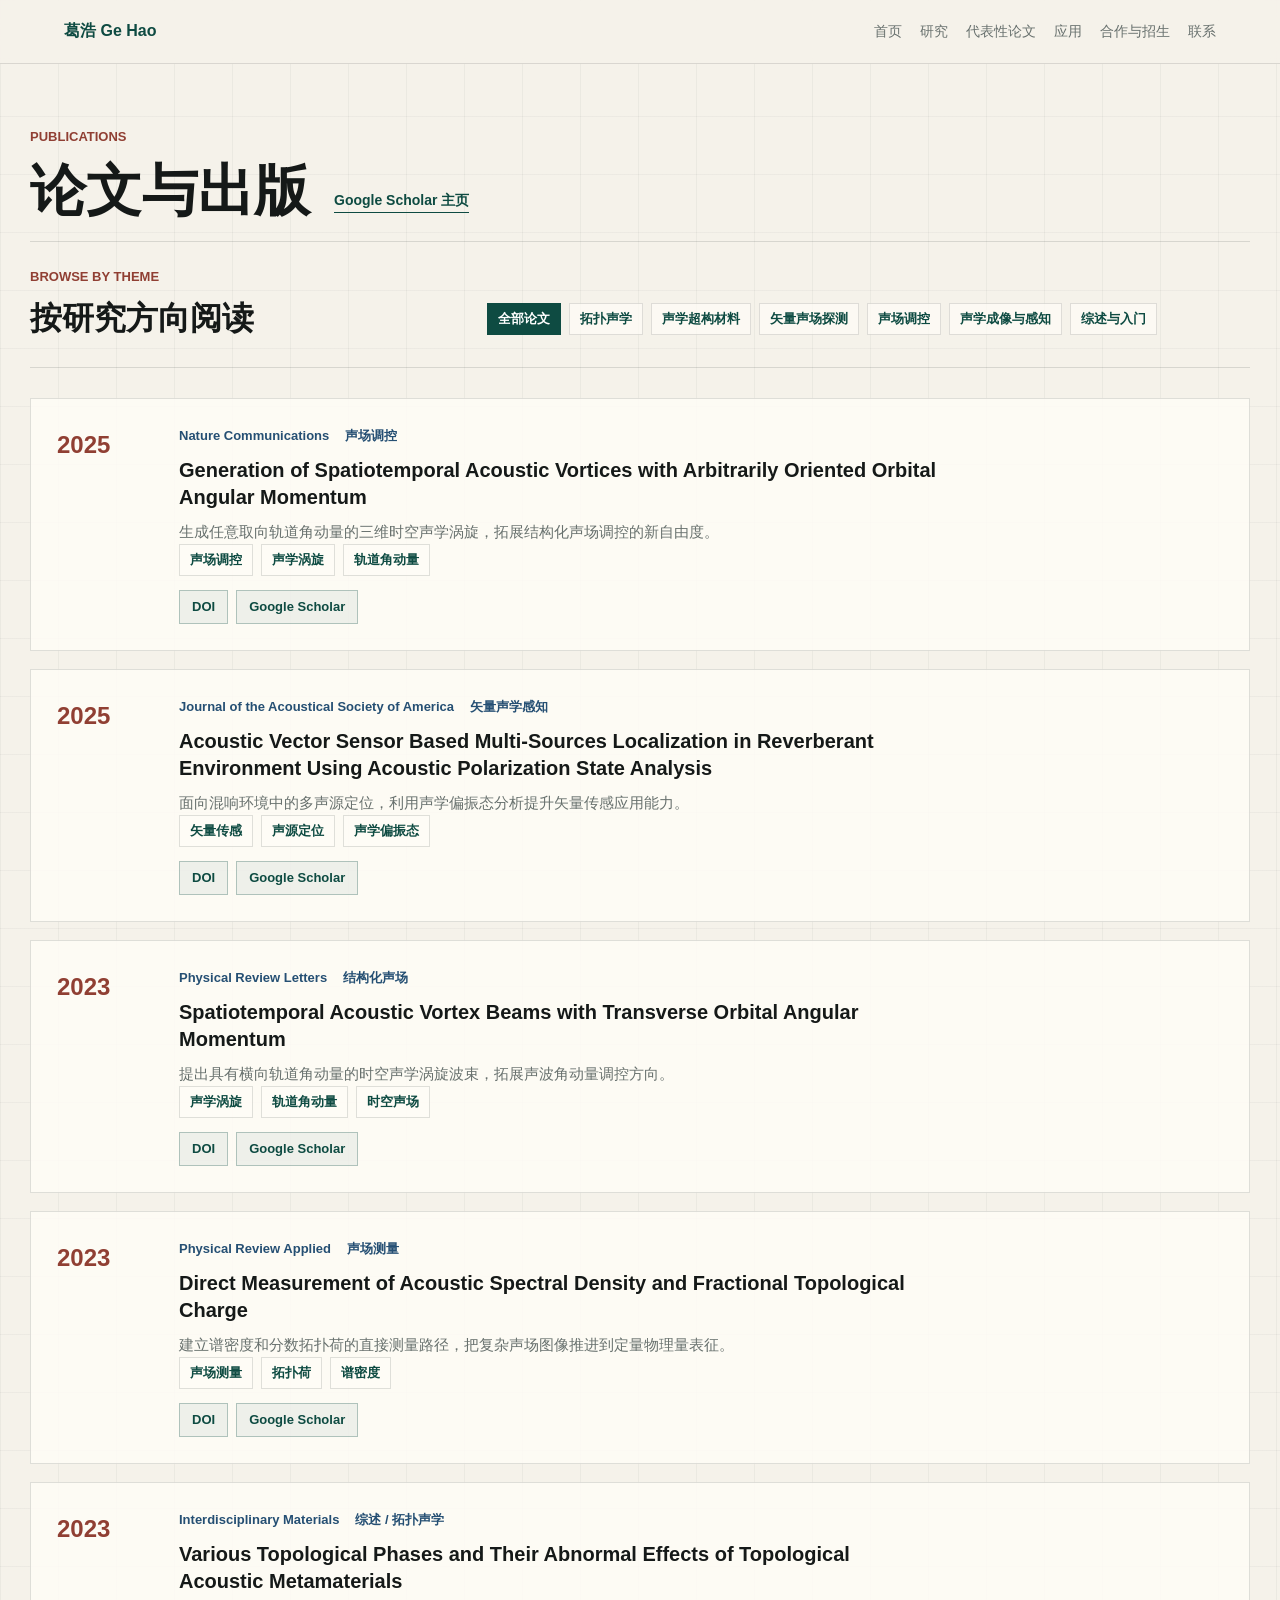
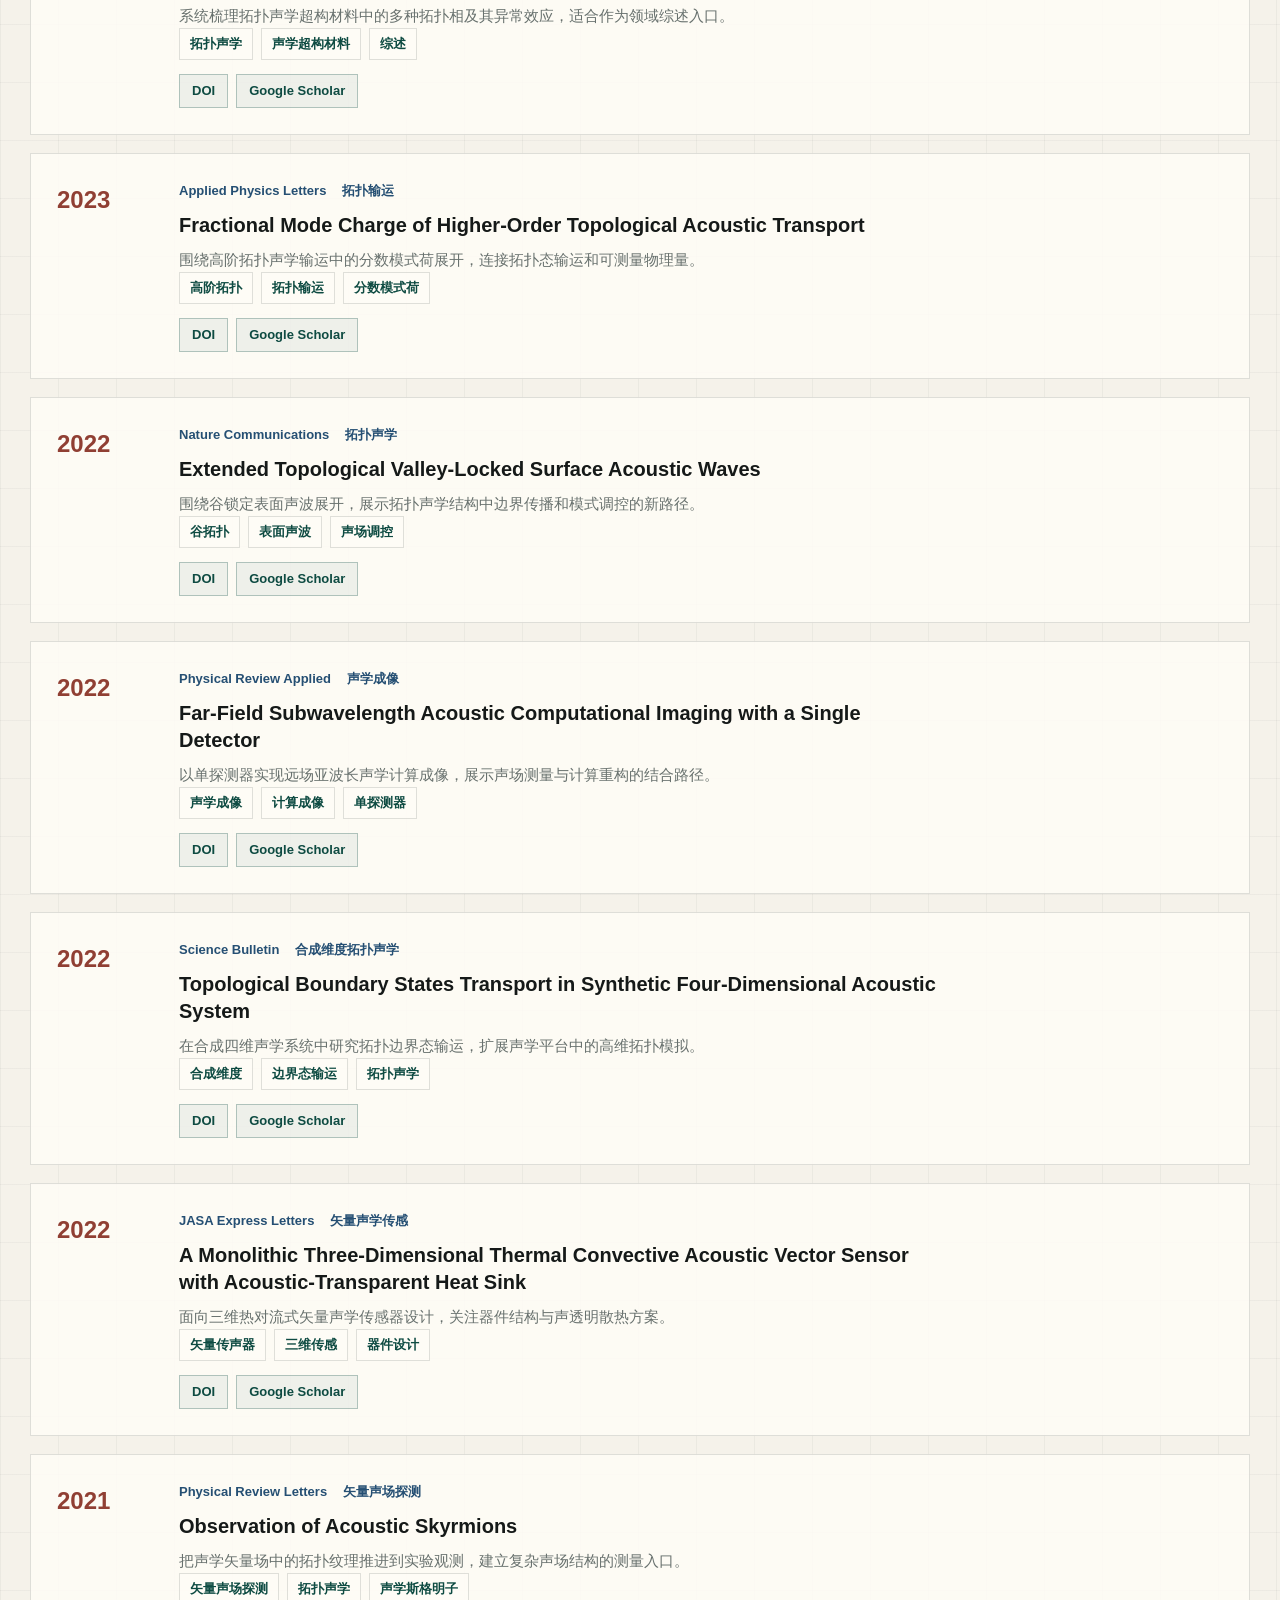
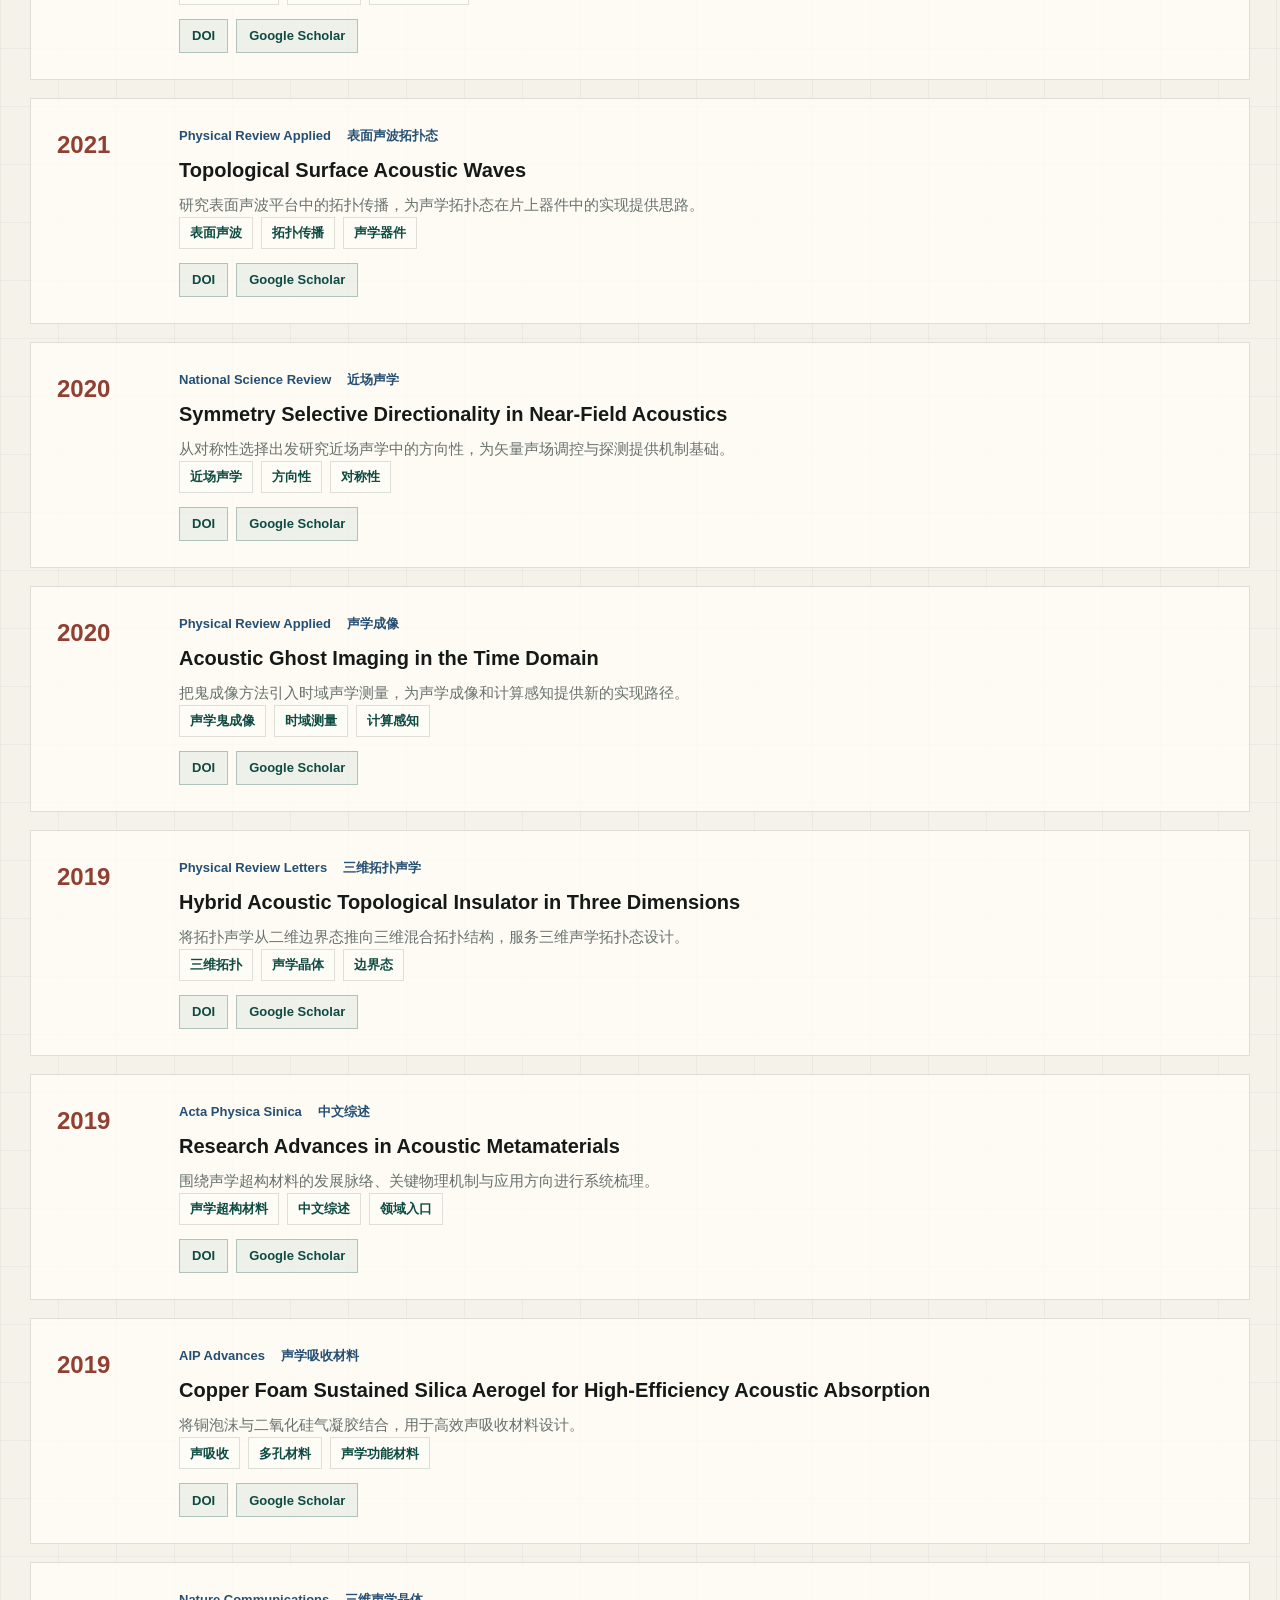
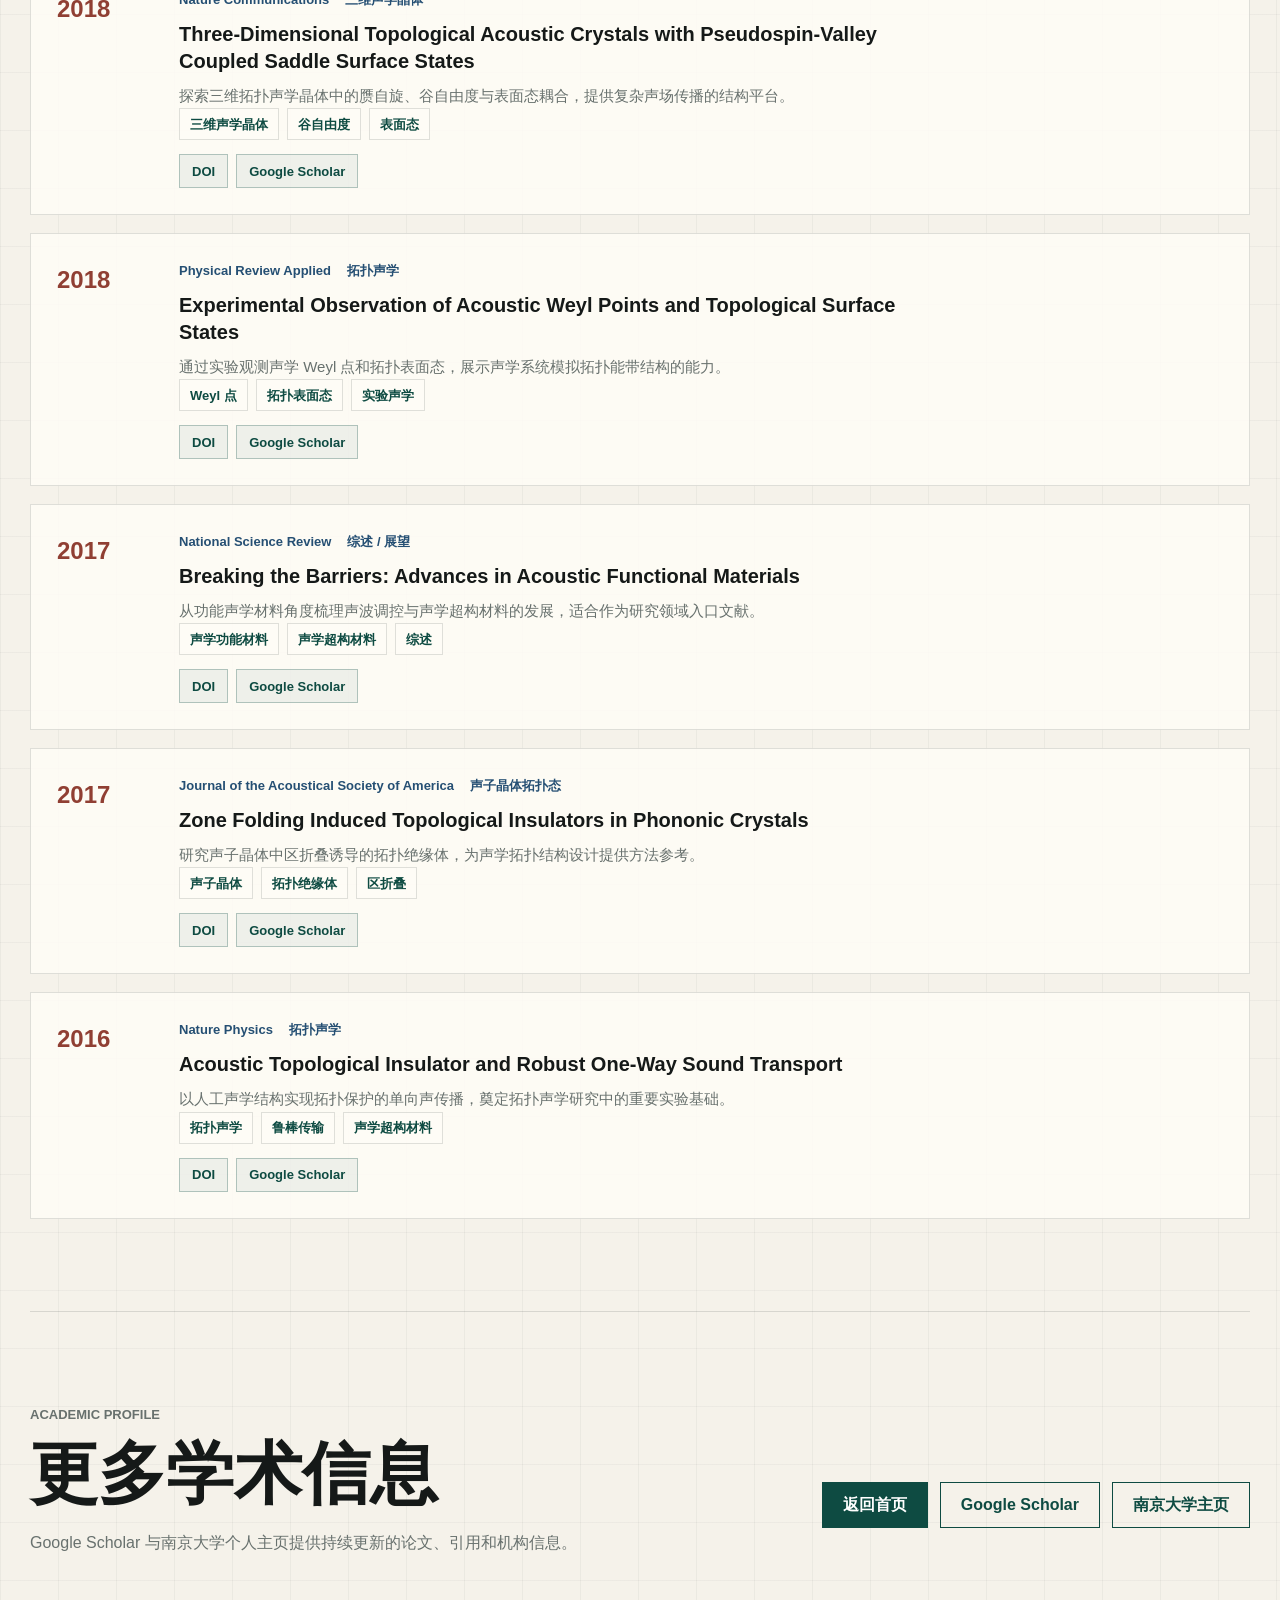
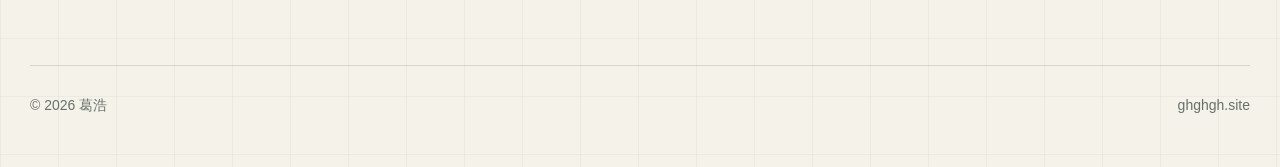
==== commit 57d75c8f: "Remove projects section" ====
--- a/publications.html
+++ b/publications.html
@@ -14,7 +14,6 @@
         <a href="index.html">首页</a>
         <a href="index.html#research">研究</a>
         <a href="index.html#work">代表性论文</a>
-        <a href="index.html#projects">项目</a>
         <a href="index.html#applications">应用</a>
         <a href="index.html#students">合作与招生</a>
         <a href="index.html#contact">联系</a>
--- a/styles.css
+++ b/styles.css
@@ -140,7 +140,6 @@
 .map-node p,
 .paper-list p,
 .application-grid p,
-.project-grid p,
 .students-section p,
 .contact-section p,
 .application-note {
@@ -940,37 +939,6 @@
   gap: 18px;
 }
 
-.project-grid {
-  display: grid;
-  grid-template-columns: repeat(4, minmax(0, 1fr));
-  gap: 14px;
-}
-
-.project-grid article {
-  min-height: 250px;
-  display: flex;
-  flex-direction: column;
-  padding: 22px;
-  border: 1px solid var(--line);
-  background: rgba(255, 253, 247, 0.82);
-}
-
-.project-grid span {
-  width: max-content;
-  margin-bottom: 34px;
-  padding: 4px 8px;
-  border: 1px solid rgba(144, 63, 51, 0.22);
-  color: var(--red);
-  font-size: 12px;
-  font-weight: 900;
-}
-
-.project-grid p {
-  margin-top: auto;
-  margin-bottom: 0;
-  font-size: 15px;
-}
-
 .application-grid article {
   display: grid;
   grid-template-rows: 220px auto;
@@ -1388,10 +1356,6 @@
     grid-template-columns: repeat(2, minmax(0, 1fr));
   }
 
-  .project-grid {
-    grid-template-columns: repeat(2, minmax(0, 1fr));
-  }
-
   .next-step-panel {
     display: grid;
     align-items: start;
@@ -1423,12 +1387,11 @@
     padding: 20px;
   }
 
-  .compact-list .publication-item,
-  .timeline article,
-  .motion-lab,
-  .project-grid {
-    grid-template-columns: 1fr;
-  }
+.compact-list .publication-item,
+.timeline article,
+.motion-lab {
+  grid-template-columns: 1fr;
+}
 
   .application-grid article {
     grid-template-rows: 180px auto;
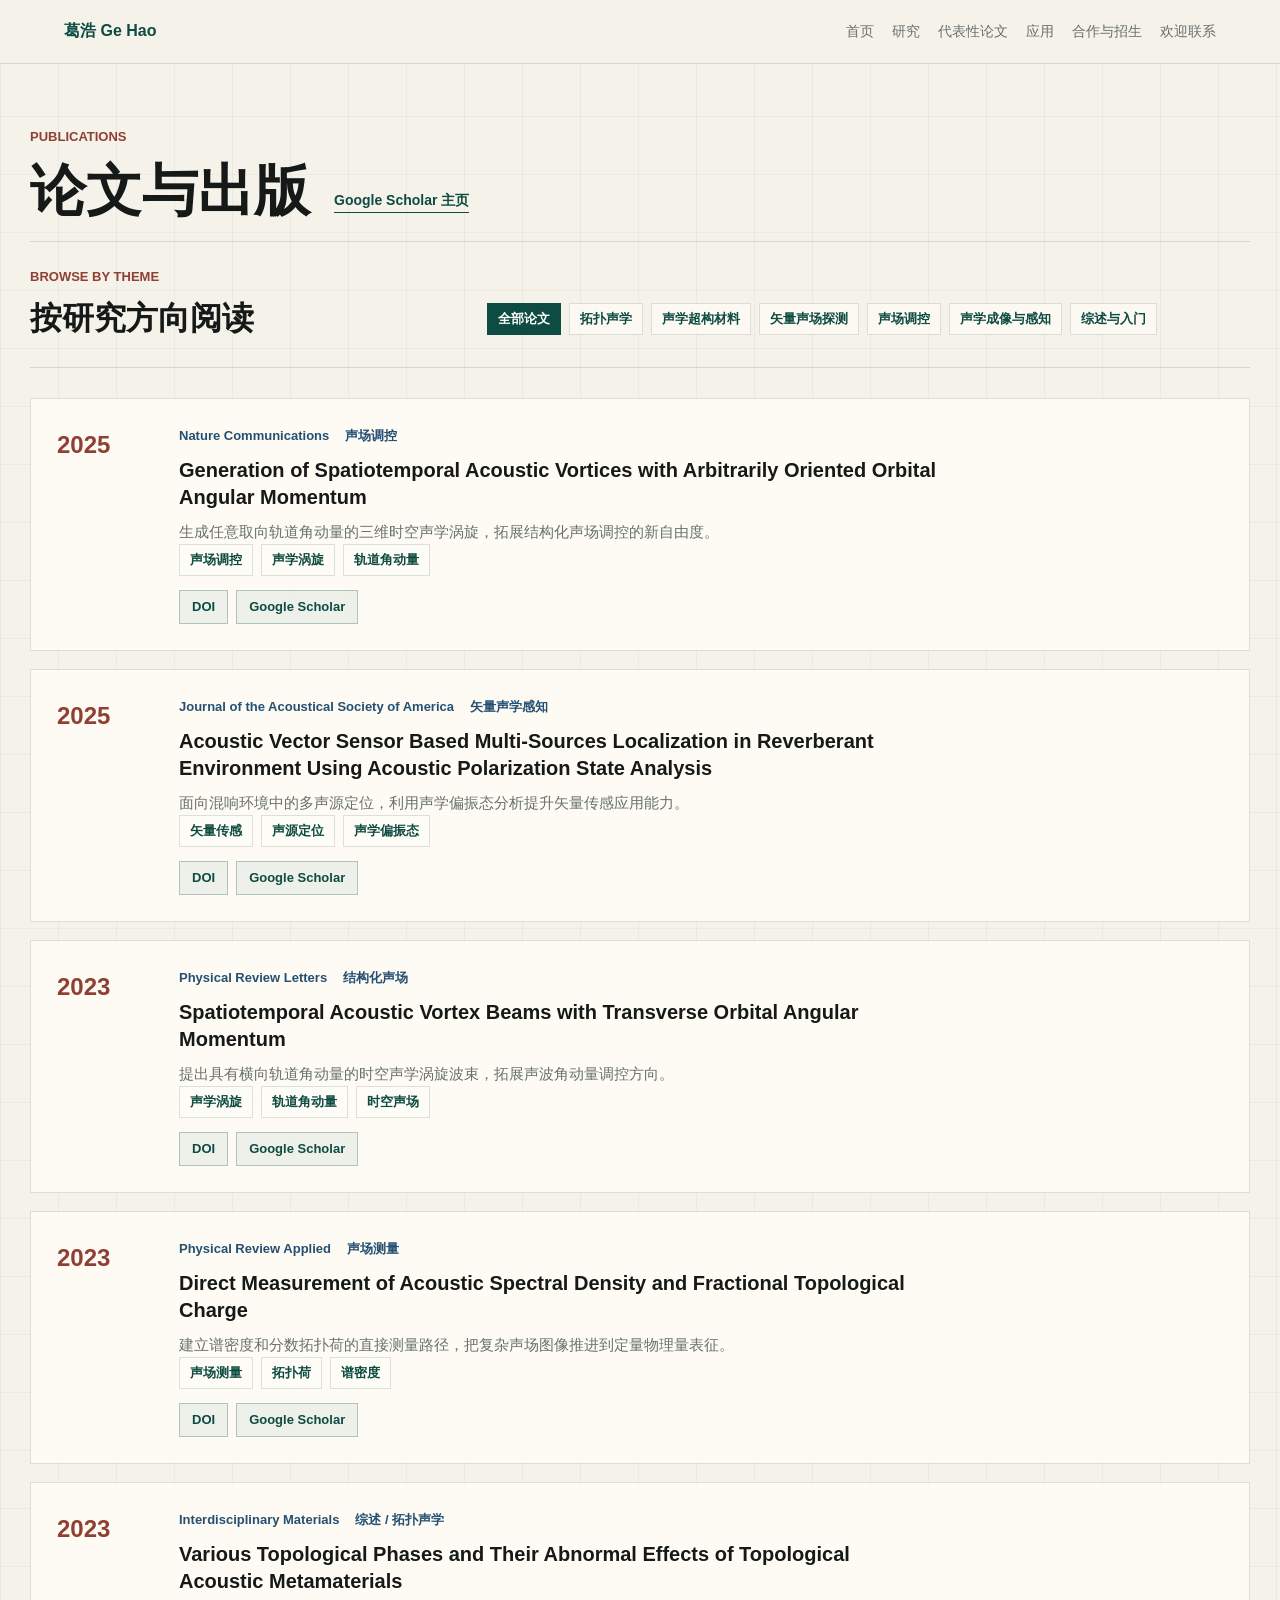
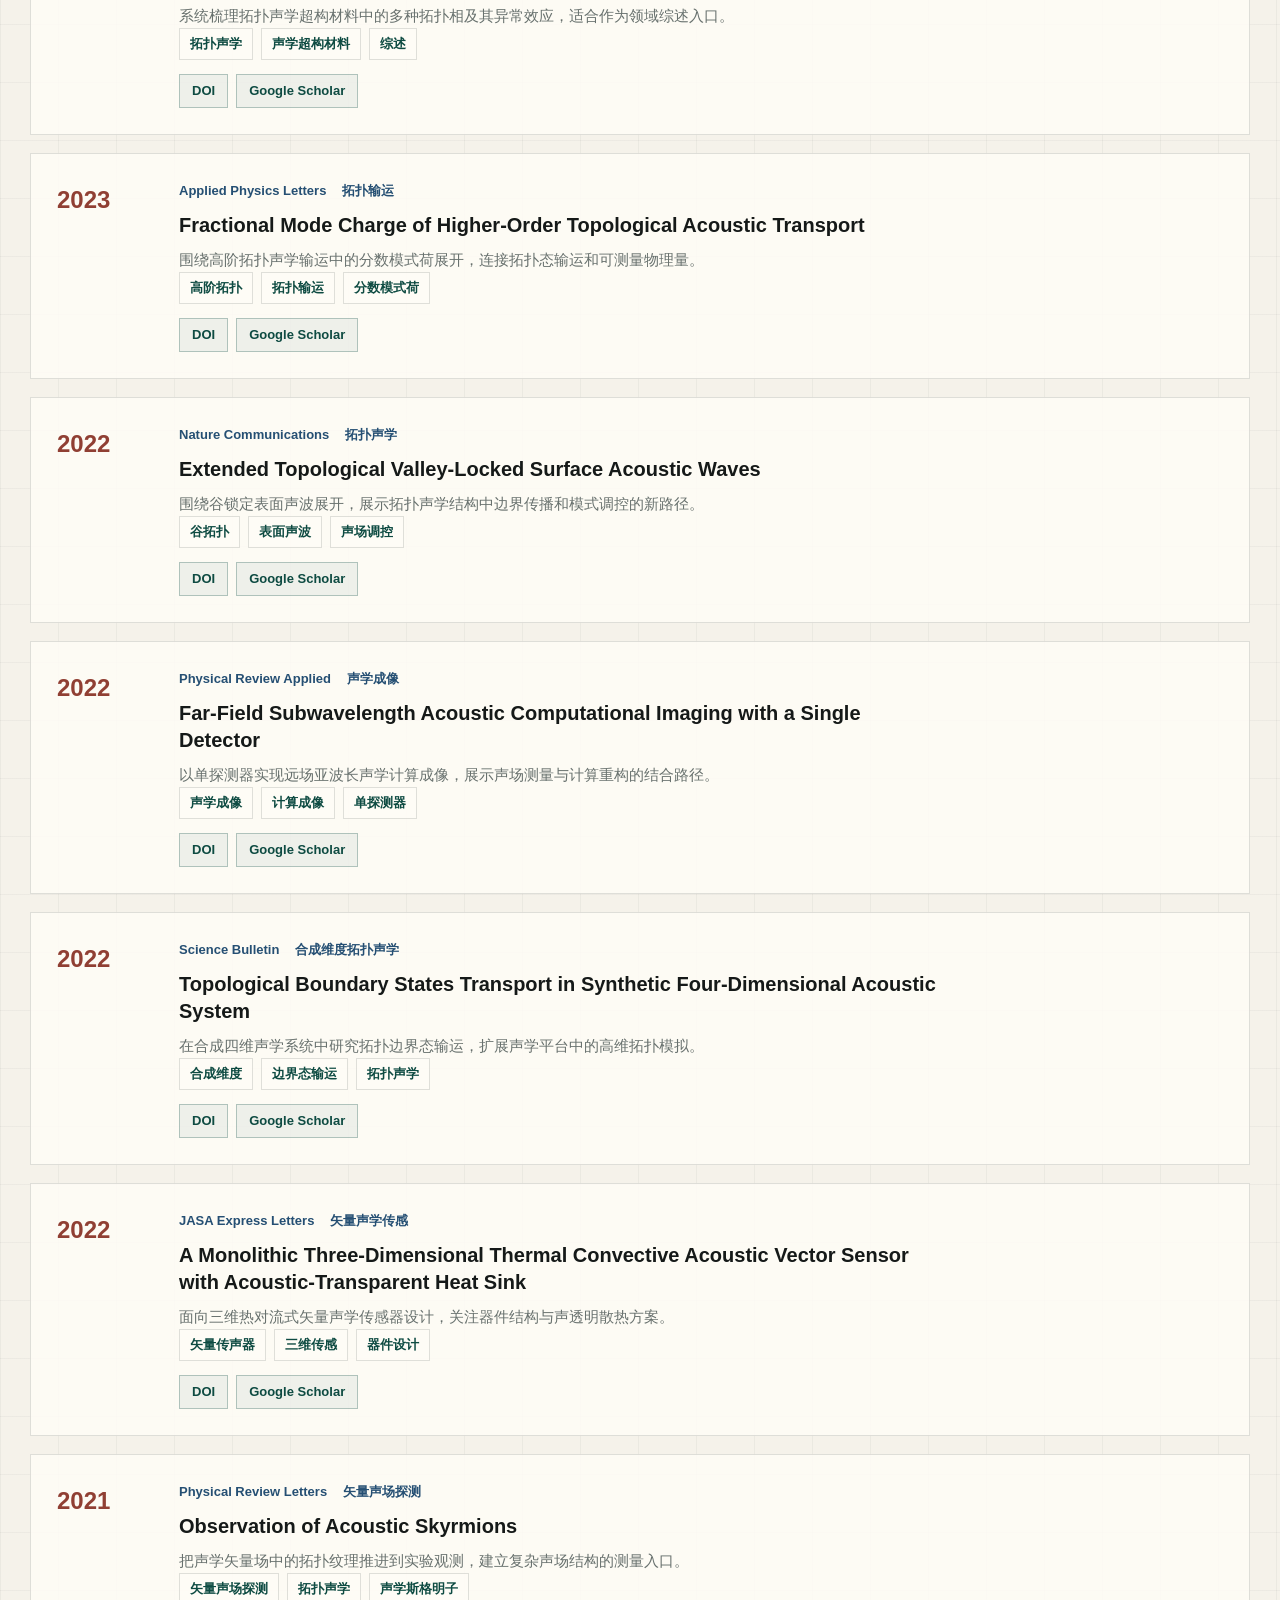
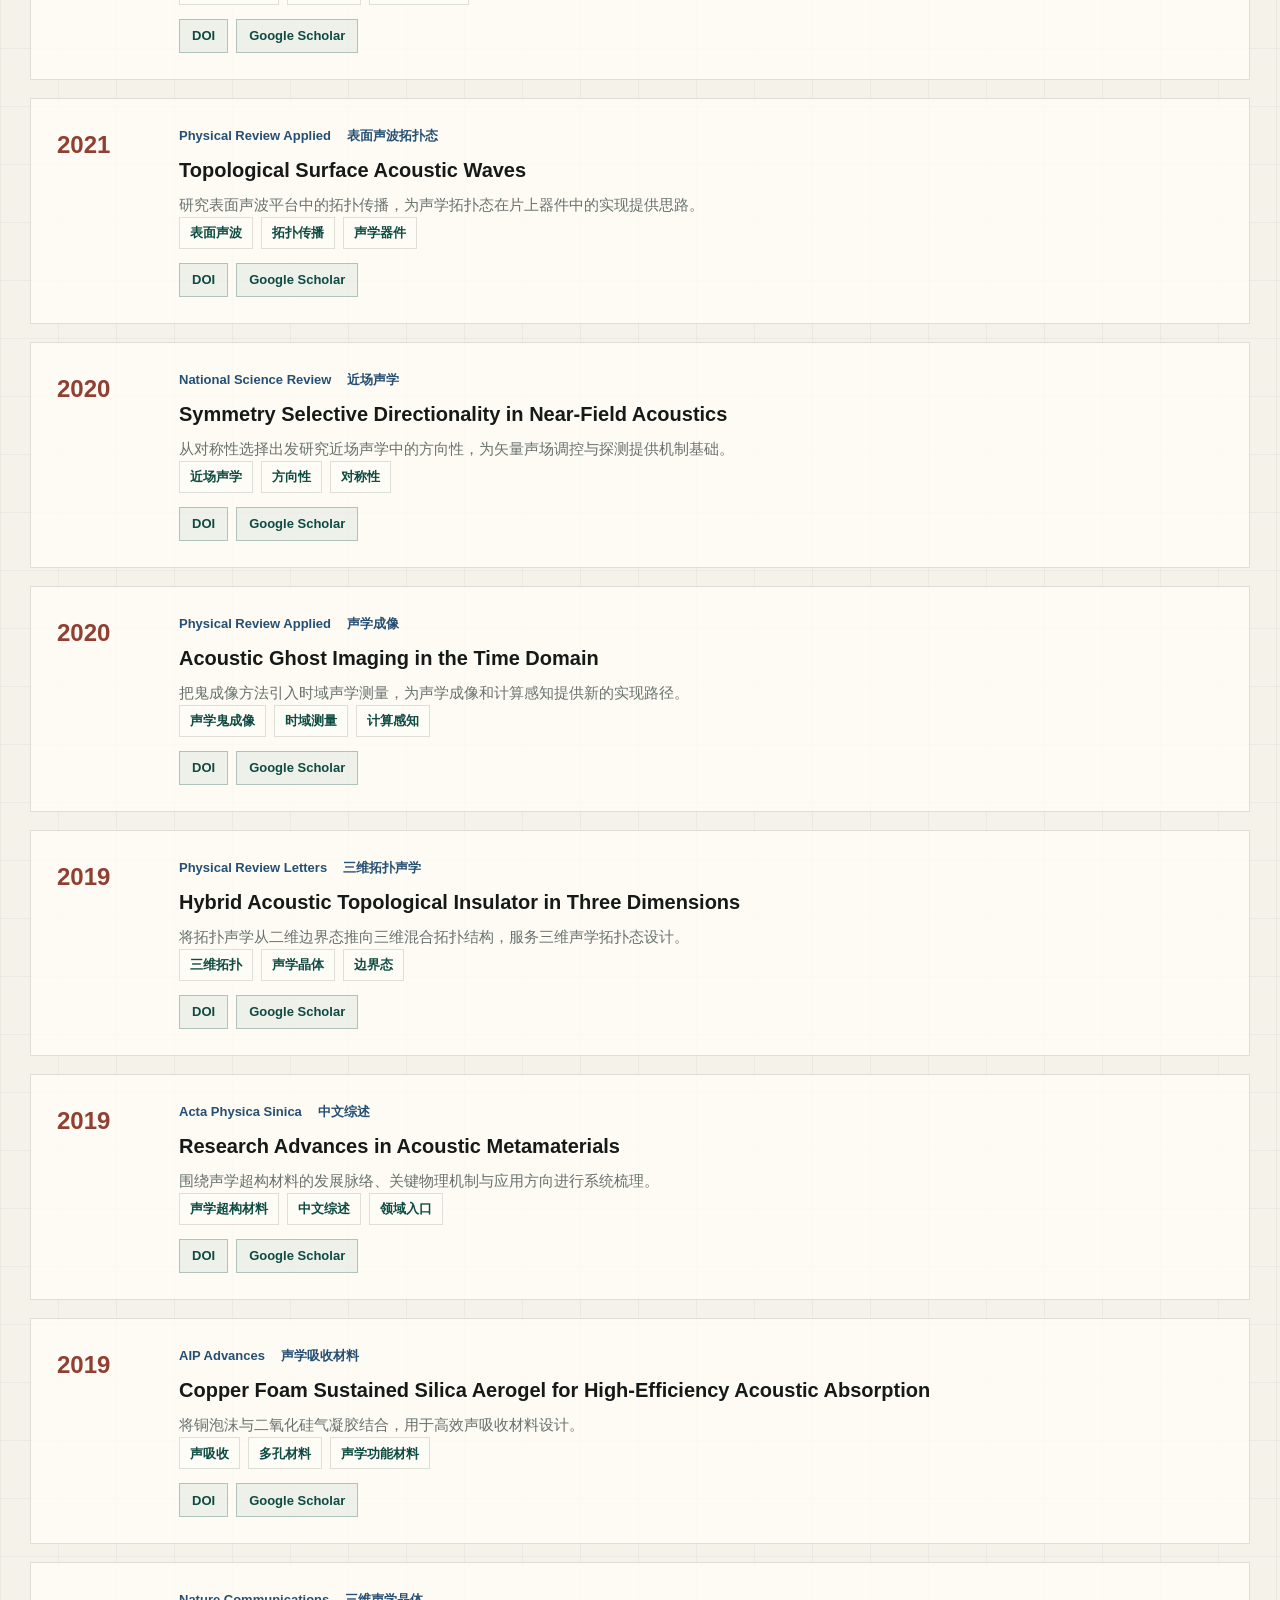
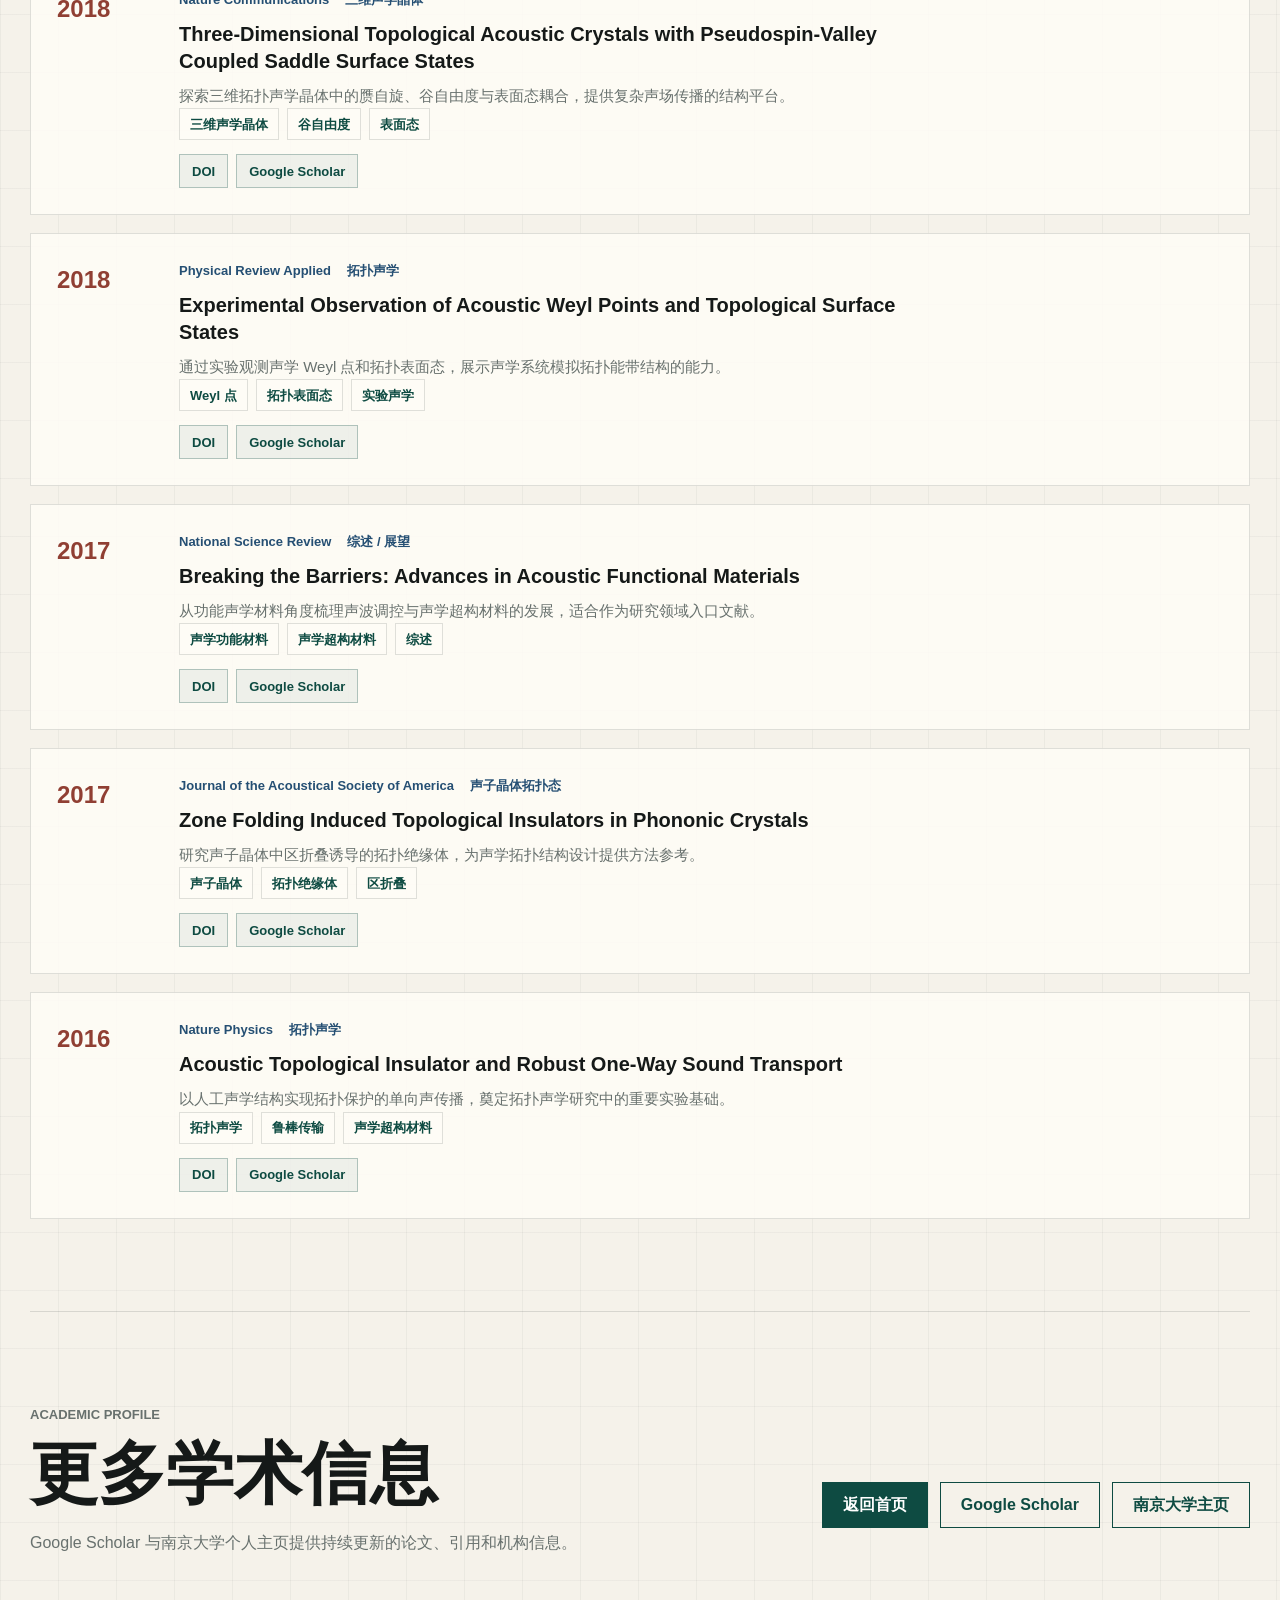
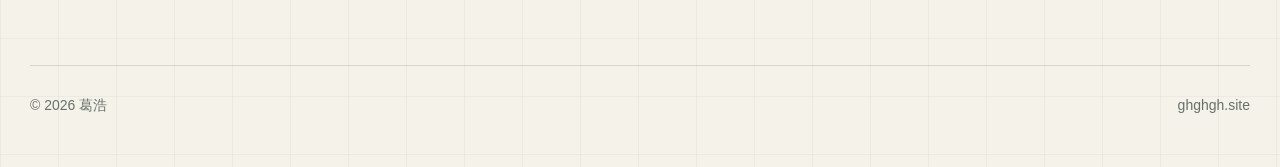
==== commit 8fbbee38: "Update contact label" ====
--- a/publications.html
+++ b/publications.html
@@ -16,7 +16,7 @@
         <a href="index.html#work">代表性论文</a>
         <a href="index.html#applications">应用</a>
         <a href="index.html#students">合作与招生</a>
-        <a href="index.html#contact">联系</a>
+        <a href="index.html#contact">欢迎联系</a>
       </nav>
     </header>
 
